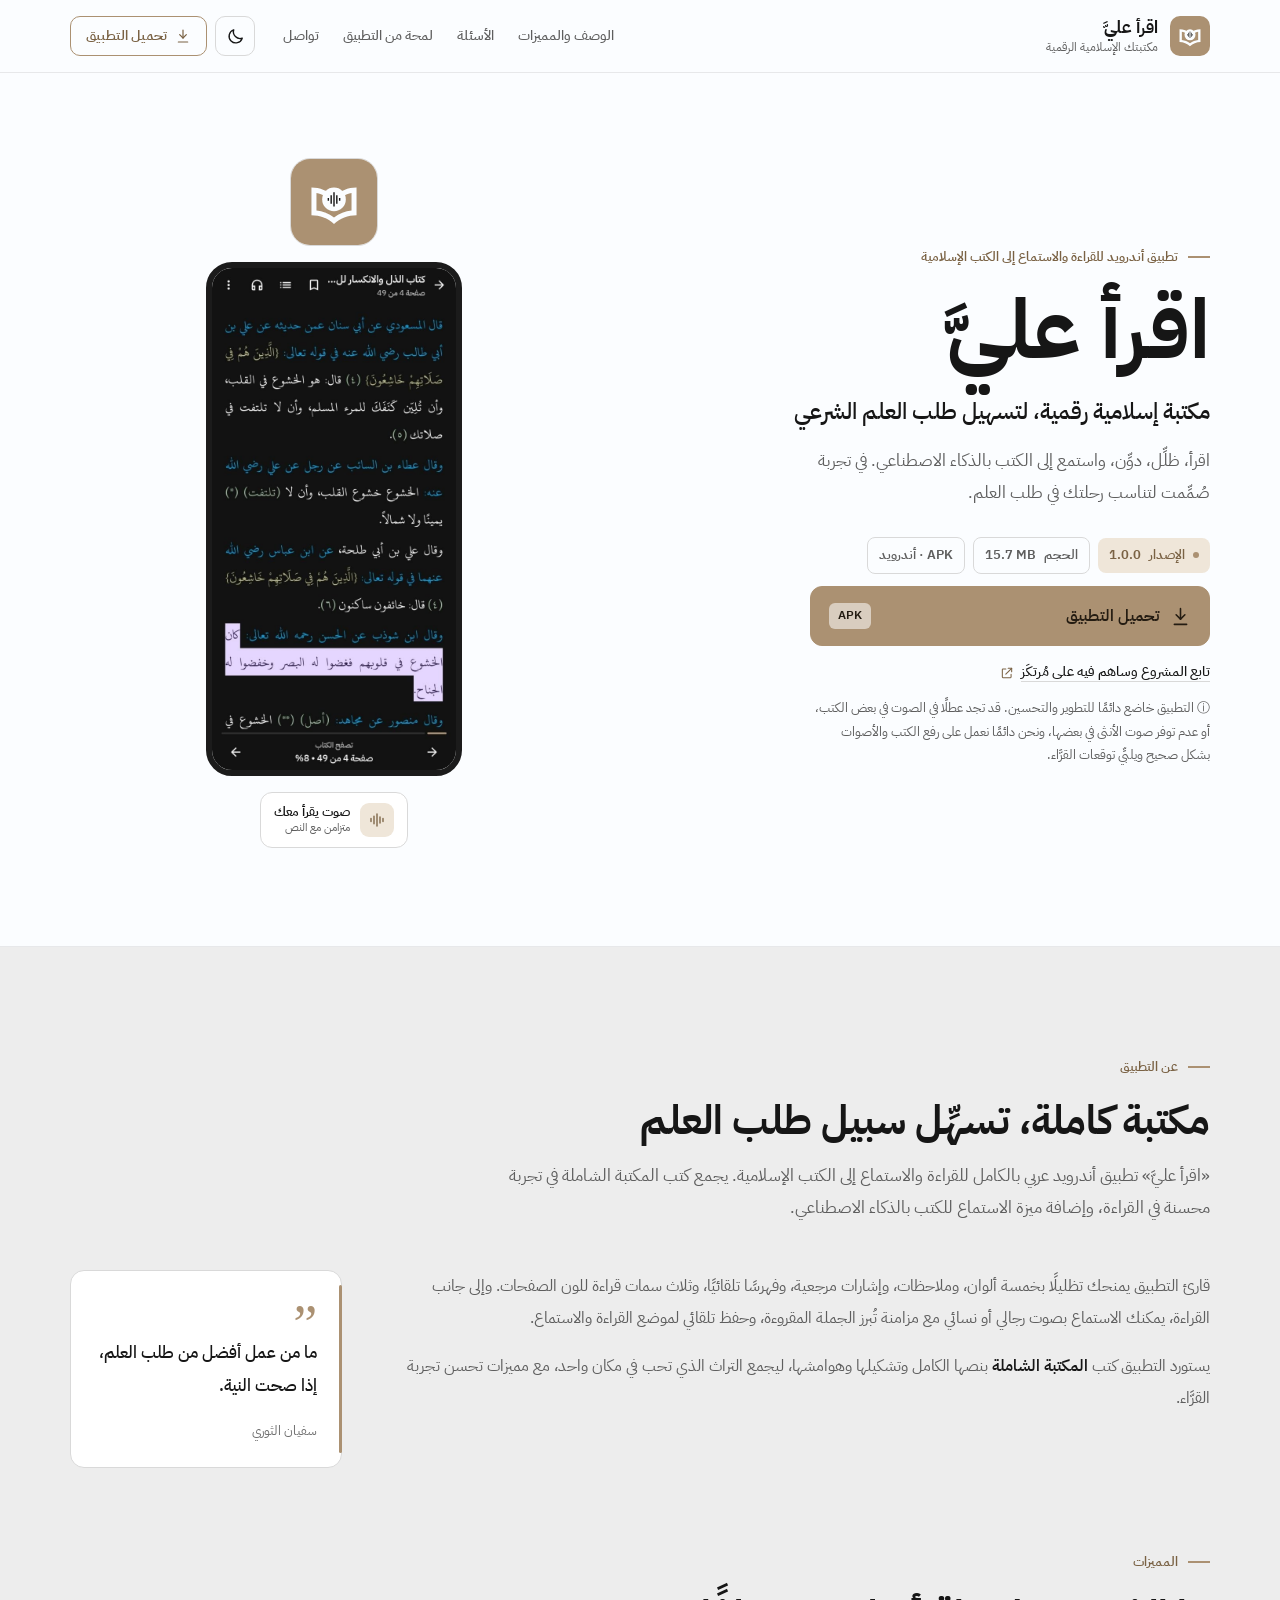
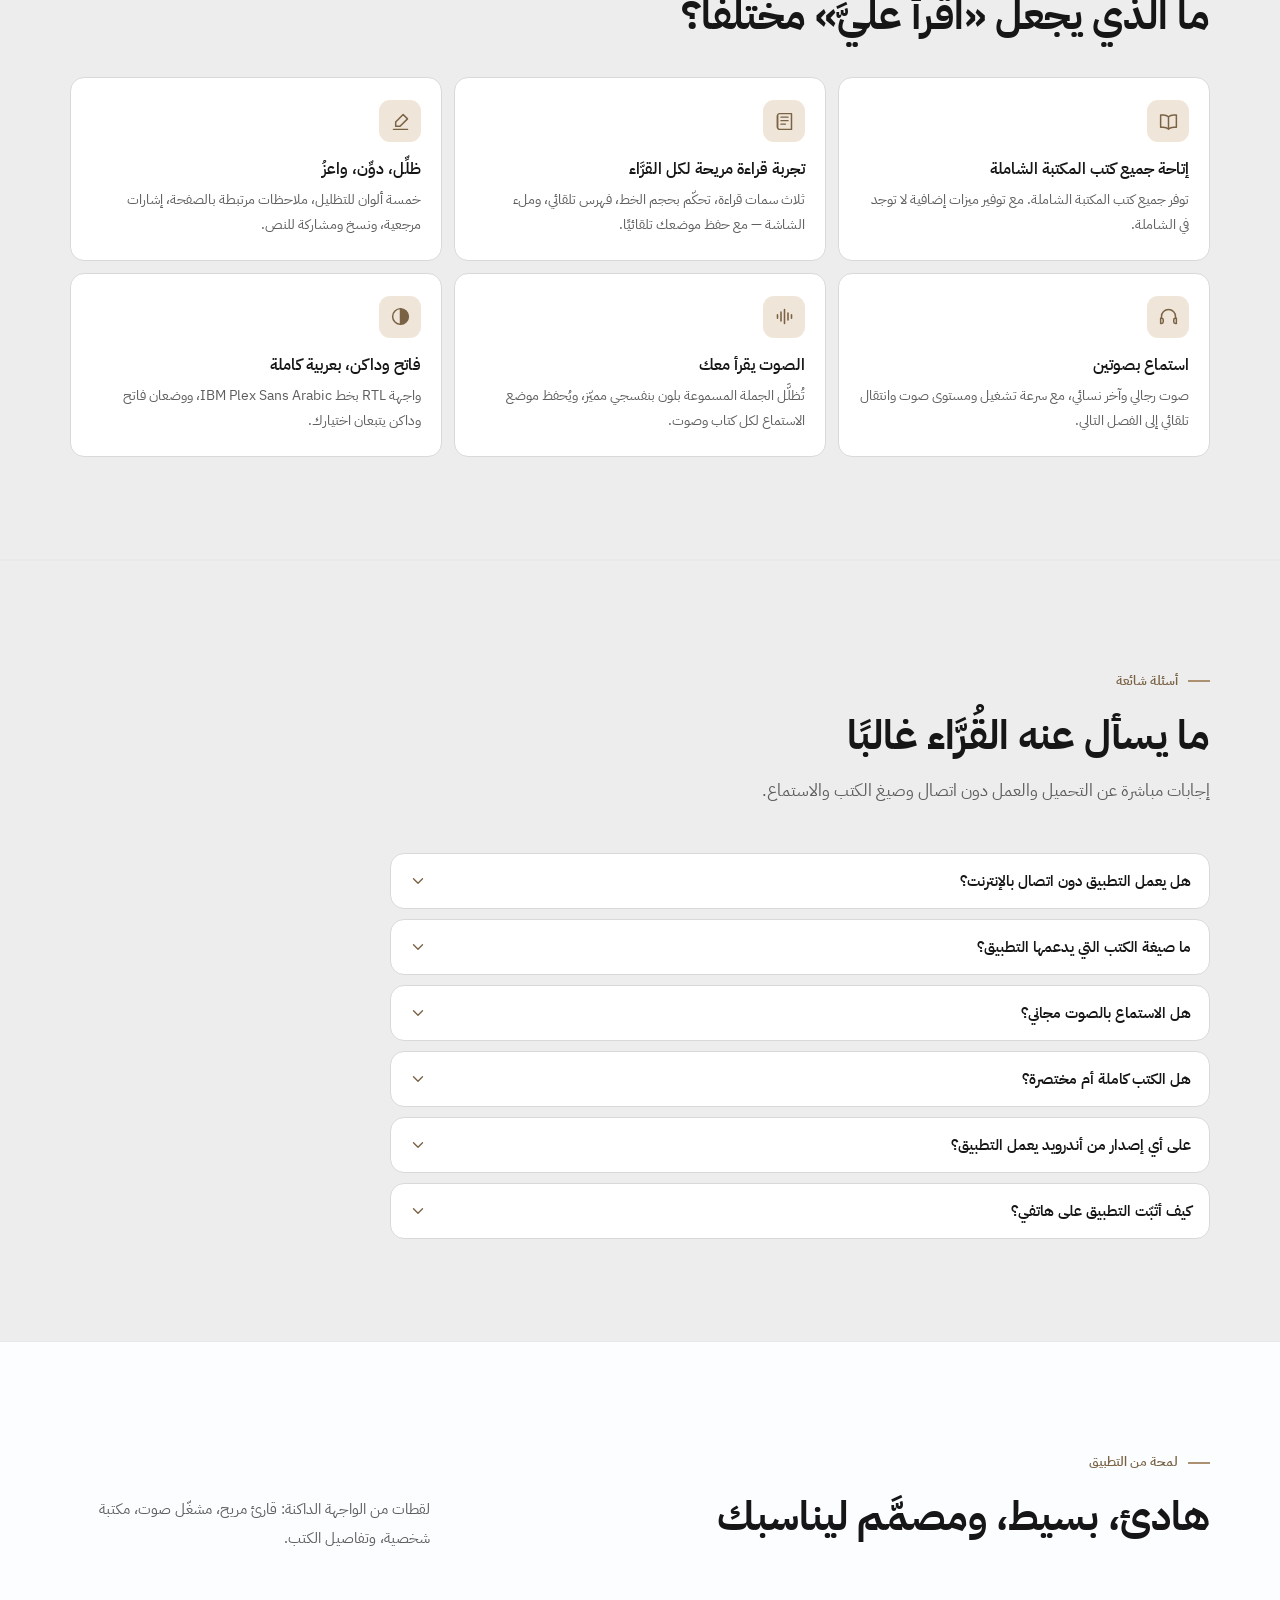
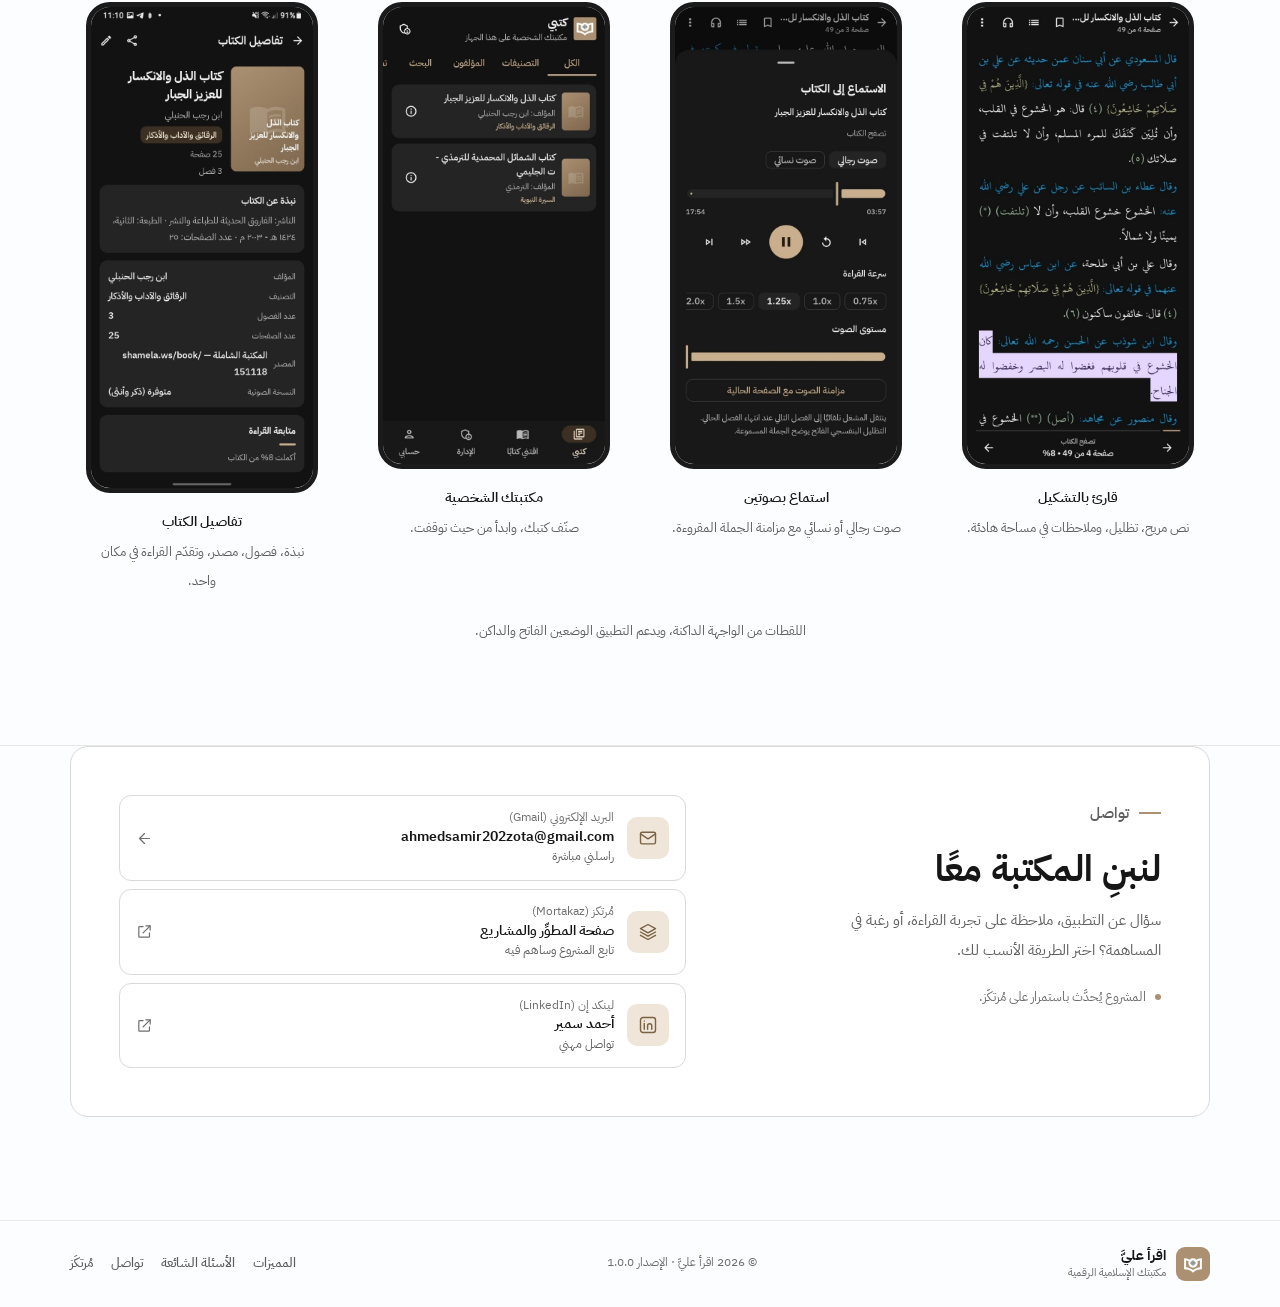
==== index.html @ 31a7e6d9 "إضافة قسم الأسئلة الشائعة مع بيانات FAQPage المنظّمة" ====
<!doctype html>
<html lang="ar" dir="rtl" data-theme="light">
<head>
  <meta charset="utf-8">
  <meta name="viewport" content="width=device-width, initial-scale=1">

  <title>اقرأ عليَّ | المكتبة الإسلامية الرقمية</title>
  <meta name="description" content="اقرأ عليَّ تطبيق أندرويد عربي للقراءة والاستماع إلى الكتب الإسلامية: مكتبة عامة وشخصية، قارئ مريح، تظليل وملاحظات، وصوت رجالي ونسائي مع مزامنة النص. الإصدار 1.0.0.">
  <meta name="robots" content="index, follow, max-image-preview:large">
  <link rel="canonical" href="https://iqra-aly.asm-mdd.workers.dev/">
  <meta name="google-site-verification" content="RjCvOKOdCqVKqcRCB-uAg53ATbM7XpCvHMtxi2iY5dQ">
  <meta name="author" content="اقرأ عليَّ">
  <meta name="theme-color" content="#FBFDFF">
  <meta name="color-scheme" content="light dark">

  <link rel="icon" href="assets/img/logo.svg" type="image/svg+xml">
  <link rel="apple-touch-icon" href="assets/img/logo.png">
  <link rel="manifest" href="site.webmanifest">

  <!-- Open Graph — استبدل https://iqra-aly.asm-mdd.workers.dev بدومين الموقع النهائي -->
  <meta property="og:type" content="website">
  <meta property="og:locale" content="ar_AR">
  <meta property="og:site_name" content="اقرأ عليَّ">
  <meta property="og:url" content="https://iqra-aly.asm-mdd.workers.dev/">
  <meta property="og:title" content="اقرأ عليَّ | المكتبة الإسلامية الرقمية">
  <meta property="og:description" content="مكتبة إسلامية رقمية لتسهيل طلب العلم الشرعي: اقرأ، ظلِّل، دوِّن، واستمع إلى كتب المكتبة الشاملة بالذكاء الاصطناعي. الإصدار 1.0.0.">
  <meta property="og:image" content="https://iqra-aly.asm-mdd.workers.dev/assets/img/og-cover.png">
  <meta property="og:image:type" content="image/png">
  <meta property="og:image:width" content="1200">
  <meta property="og:image:height" content="630">
  <meta property="og:image:alt" content="اقرأ عليَّ — مكتبة إسلامية رقمية للقراءة والاستماع إلى الكتب">
  <meta name="twitter:card" content="summary_large_image">
  <meta name="twitter:title" content="اقرأ عليَّ | المكتبة الإسلامية الرقمية">
  <meta name="twitter:description" content="تطبيق أندرويد عربي للقراءة والاستماع إلى الكتب الإسلامية. الإصدار 1.0.0.">
  <meta name="twitter:image" content="https://iqra-aly.asm-mdd.workers.dev/assets/img/og-cover.png">
  <meta name="twitter:image:alt" content="اقرأ عليَّ — مكتبة إسلامية رقمية للقراءة والاستماع إلى الكتب">

  <script>
    /* ضبط السمة قبل الرسم لمنع وميض الوضع الفاتح. */
    (function () {
      var root = document.documentElement;
      root.classList.add('js');
      try {
        var saved = localStorage.getItem('iqraaly-theme');
        var theme = saved || (window.matchMedia && window.matchMedia('(prefers-color-scheme: dark)').matches ? 'dark' : 'light');
        root.setAttribute('data-theme', theme);
        root.style.colorScheme = theme;
      } catch (e) { /* تجاهل */ }
    })();
  </script>

  <link rel="preload" href="assets/fonts/ibm-plex-sans-arabic-400-arabic.woff2" as="font" type="font/woff2" crossorigin>
  <link rel="preload" href="assets/fonts/ibm-plex-sans-arabic-700-arabic.woff2" as="font" type="font/woff2" crossorigin>

  <link rel="stylesheet" href="assets/css/styles.css">

  <script type="application/ld+json">
  {
    "@context": "https://schema.org",
    "@type": "MobileApplication",
    "name": "اقرأ عليَّ",
    "alternateName": "Iqraaly",
    "description": "تطبيق أندرويد عربي للقراءة والاستماع إلى الكتب الإسلامية: مكتبة عامة وشخصية، قارئ مريح، تظليل وملاحظات، وصوت رجالي ونسائي مع مزامنة النص.",
    "url": "https://iqra-aly.asm-mdd.workers.dev/",
    "downloadUrl": "https://iqra-aly.asm-mdd.workers.dev/downloads/iqraaly-1.0.0.apk",
    "softwareVersion": "1.0.0",
    "fileSize": "15.7 MB",
    "operatingSystem": "Android 8.0+",
    "applicationCategory": "EducationalApplication",
    "applicationSubCategory": "Islamic books and audiobooks",
    "inLanguage": "ar",
    "isAccessibleForFree": true,
    "offers": {
      "@type": "Offer",
      "price": "0",
      "priceCurrency": "USD"
    },
    "image": "https://iqra-aly.asm-mdd.workers.dev/assets/img/og-cover.png",
    "screenshot": [
      "https://iqra-aly.asm-mdd.workers.dev/assets/img/reader-dark.jpg",
      "https://iqra-aly.asm-mdd.workers.dev/assets/img/audio-dark.jpg",
      "https://iqra-aly.asm-mdd.workers.dev/assets/img/library-list-dark.jpg",
      "https://iqra-aly.asm-mdd.workers.dev/assets/img/details-dark.jpg"
    ],
    "featureList": [
      "قراءة كتب المكتبة الشاملة بالتشكيل والهوامش",
      "الاستماع بصوت رجالي أو نسائي مع مزامنة الجملة المقروءة",
      "تظليل بخمسة ألوان وملاحظات وإشارات مرجعية",
      "وضعان فاتح وداكن بواجهة عربية كاملة"
    ],
    "publisher": {
      "@type": "Organization",
      "name": "اقرأ عليَّ",
      "url": "https://iqra-aly.asm-mdd.workers.dev/",
      "sameAs": [
        "https://www.mortakaz.com/projects/6af4cbbdf67f21ddeceb5f0e",
        "https://www.linkedin.com/in/ahmed-samir-mdd"
      ]
    }
  }
  </script>

  <script type="application/ld+json">
  {
    "@context": "https://schema.org",
    "@type": "FAQPage",
    "inLanguage": "ar",
    "mainEntity": [
      {
        "@type": "Question",
        "name": "هل يعمل التطبيق دون اتصال بالإنترنت؟",
        "acceptedAnswer": {
          "@type": "Answer",
          "text": "نعم، جزئيًا: الكتب التي حمّلتها تُقرأ دون اتصال، ويمكنك تحميل الصوت داخل التطبيق للاستماع إليه دون اتصال. أما تحميل كتاب جديد أو صوت جديد فيحتاج إلى اتصال بالإنترنت."
        }
      },
      {
        "@type": "Question",
        "name": "ما صيغة الكتب التي يدعمها التطبيق؟",
        "acceptedAnswer": {
          "@type": "Answer",
          "text": "يدعم التطبيق حاليًا كتب المكتبة الشاملة بنصها الكامل وتشكيلها وهوامشها، ولا يدعم صيغًا أخرى مثل PDF في الوقت الحالي."
        }
      },
      {
        "@type": "Question",
        "name": "هل الاستماع بالصوت مجاني؟",
        "acceptedAnswer": {
          "@type": "Answer",
          "text": "نعم، الاستماع مجاني بالكامل، بصوت رجالي أو نسائي، دون اشتراك أو دفع."
        }
      },
      {
        "@type": "Question",
        "name": "هل الكتب كاملة أم مختصرة؟",
        "acceptedAnswer": {
          "@type": "Answer",
          "text": "النص كامل كما في المكتبة الشاملة، مع التشكيل والهوامش، دون اختصار."
        }
      },
      {
        "@type": "Question",
        "name": "على أي إصدار من أندرويد يعمل التطبيق؟",
        "acceptedAnswer": {
          "@type": "Answer",
          "text": "يعمل على أندرويد 8.0 وما فوق."
        }
      },
      {
        "@type": "Question",
        "name": "كيف أثبّت التطبيق على هاتفي؟",
        "acceptedAnswer": {
          "@type": "Answer",
          "text": "نزّل ملف APK من أعلى الصفحة، ثم افتحه واسمح بتثبيت التطبيقات من هذا المصدر إن طلب منك النظام ذلك."
        }
      }
    ]
  }
  </script>
</head>
<body>
  <a class="skip-link" href="#main">تجاوز إلى المحتوى</a>

  <header class="site-header" id="siteHeader">
    <div class="container header-inner">
      <a class="brand" href="#top" aria-label="اقرأ عليَّ — أعلى الصفحة">
        <img class="brand-logo" src="assets/img/logo.svg" alt="" width="44" height="44">
        <span class="brand-copy">
          <span class="brand-name">اقرأ عليَّ</span>
          <span class="brand-tag">مكتبتك الإسلامية الرقمية</span>
        </span>
      </a>

      <nav class="site-nav" aria-label="التنقل الرئيسي">
        <a href="#about">الوصف والمميزات</a>
        <a href="#faq">الأسئلة</a>
        <a href="#preview">لمحة من التطبيق</a>
        <a href="#contact">تواصل</a>
      </nav>

      <div class="header-actions">
        <button class="theme-toggle" type="button" aria-label="التبديل إلى الوضع الداكن" aria-pressed="false" title="تبديل الوضع الفاتح والداكن">
          <svg class="icon icon-moon" viewBox="0 0 24 24" fill="none" stroke="currentColor" stroke-width="1.7" stroke-linecap="round" stroke-linejoin="round" aria-hidden="true">
            <path d="M20.5 14.2A8.5 8.5 0 0 1 9.8 3.5 8.5 8.5 0 1 0 20.5 14.2Z"/>
          </svg>
          <svg class="icon icon-sun" viewBox="0 0 24 24" fill="none" stroke="currentColor" stroke-width="1.7" stroke-linecap="round" stroke-linejoin="round" aria-hidden="true">
            <circle cx="12" cy="12" r="4"/>
            <path d="M12 2v2M12 20v2M4.93 4.93l1.42 1.42M17.65 17.65l1.42 1.42M2 12h2M20 12h2M4.93 19.07l1.42-1.42M17.65 6.35l1.42-1.42"/>
          </svg>
        </button>

        <a class="header-cta" href="#download">
          <svg viewBox="0 0 24 24" fill="none" stroke="currentColor" stroke-width="1.8" stroke-linecap="round" stroke-linejoin="round" aria-hidden="true">
            <path d="M12 3v12"/><path d="m7 10 5 5 5-5"/><path d="M5 21h14"/>
          </svg>
          <span>تحميل التطبيق</span>
        </a>
      </div>
    </div>
  </header>

  <main id="main">
    <!-- ===== القسم الأساسي ===== -->
    <section class="hero" id="top">
      <div class="container hero-grid">
        <div class="hero-copy">
          <p class="eyebrow" style="--d:0ms">تطبيق أندرويد للقراءة والاستماع إلى الكتب الإسلامية</p>
          <h1 style="--d:70ms">اقرأ عليَّ</h1>
          <p class="hero-tagline" style="--d:130ms">مكتبة إسلامية رقمية، لتسهيل طلب العلم الشرعي</p>
          <p class="hero-desc" style="--d:190ms">
            اقرأ، ظلِّل، دوِّن، واستمع إلى الكتب بالذكاء الاصطناعي. في تجربة صُمِّمت لتناسب رحلتك في طلب العلم.
          </p>

          <div class="download-box" id="download" style="--d:250ms">
            <div class="version-row">
              <span class="version-pill">
                <span class="status-dot" aria-hidden="true"></span>
                الإصدار <bdi data-version>1.0.0</bdi>
              </span>
              <span class="meta-pill">الحجم <bdi data-apk-size>15.7 MB</bdi></span>
              <span class="meta-pill">APK · أندرويد</span>
            </div>

            <button class="btn-download" id="downloadBtn" type="button" aria-describedby="downloadNote">
              <svg viewBox="0 0 24 24" fill="none" stroke="currentColor" stroke-width="1.8" stroke-linecap="round" stroke-linejoin="round" aria-hidden="true">
                <path d="M12 3v12"/><path d="m7 10 5 5 5-5"/><path d="M5 21h14"/>
              </svg>
              <span class="btn-label">تحميل التطبيق</span>
              <span class="btn-badge">APK</span>
            </button>

            <a class="mortakaz-link" href="https://www.mortakaz.com/projects/6af4cbbdf67f21ddeceb5f0e" target="_blank" rel="noopener noreferrer">
              <span>تابع المشروع وساهم فيه على مُرتكَز<span class="sr-only"> (يفتح في نافذة جديدة)</span></span>
              <svg viewBox="0 0 24 24" fill="none" stroke="currentColor" stroke-width="1.8" stroke-linecap="round" stroke-linejoin="round" aria-hidden="true">
                <path d="M14 4h6v6"/><path d="M20 4 10 14"/><path d="M19 14v5a1 1 0 0 1-1 1H5a1 1 0 0 1-1-1V6a1 1 0 0 1 1-1h5"/>
              </svg>
            </a>

            <p class="download-note" id="downloadNote">ⓘ التطبيق خاضع دائمًا للتطوير والتحسين. قد تجد عطلًا في الصوت في بعض الكتب، أو عدم توفر صوت الأنثى في بعضها، ونحن دائمًا نعمل على رفع الكتب والأصوات بشكل صحيح ويلبِّي توقعات القرَّاء.</p>
          </div>
        </div>

        <div class="hero-visual" style="--d:180ms">
          <div class="phone phone-hero">
            <img src="assets/img/reader-dark.jpg" alt="لقطة من قارئ اقرأ عليَّ تعرض نصًا عربيًا مع تظليل الجملة المسموعة" width="628" height="1183" fetchpriority="high">
          </div>
          <div class="logo-card">
            <img src="assets/img/logo.svg" alt="شعار تطبيق اقرأ عليَّ" width="180" height="180">
          </div>
          <div class="float-chip">
            <span class="chip-icon" aria-hidden="true">
              <svg viewBox="0 0 24 24" fill="none" stroke="currentColor" stroke-width="1.8" stroke-linecap="round" aria-hidden="true">
                <path d="M4 10v4M8 7v10M12 4v16M16 8v8M20 10v4"/>
              </svg>
            </span>
            <span class="chip-copy">
              <strong>صوت يقرأ معك</strong>
              <small>متزامن مع النص</small>
            </span>
          </div>
        </div>
      </div>
    </section>

    <!-- ===== الوصف والمميزات ===== -->
    <section class="section about" id="about">
      <div class="container">
        <div class="section-head" data-reveal>
          <p class="eyebrow">عن التطبيق</p>
          <h2>مكتبة كاملة، تسهِّل سبيل طلب العلم</h2>
          <p class="section-lead">
            «اقرأ عليَّ» تطبيق أندرويد عربي بالكامل للقراءة والاستماع إلى الكتب الإسلامية.
            يجمع كتب المكتبة الشاملة في تجربة محسنة في القراءة، وإضافة ميزة الاستماع للكتب بالذكاء الاصطناعي.
          </p>
        </div>

        <div class="about-grid">
          <div class="about-copy" data-reveal>
            <p>
              قارئ التطبيق يمنحك تظليلًا بخمسة ألوان، وملاحظات، وإشارات مرجعية،
              وفهرسًا تلقائيًا، وثلاث سمات قراءة للون الصفحات. وإلى جانب القراءة، يمكنك الاستماع
              بصوت رجالي أو نسائي مع مزامنة تُبرز الجملة المقروءة، وحفظ تلقائي
              لموضع القراءة والاستماع.
            </p>
            <p>
              يستورد التطبيق كتب <strong>المكتبة الشاملة</strong> بنصها الكامل
              وتشكيلها وهوامشها، ليجمع التراث الذي تحب في مكان واحد، مع مميزات تحسن تجربة القرَّاء.
            </p>
          </div>

          <aside class="quote-card" data-reveal style="--d:100ms">
            <span class="quote-mark" aria-hidden="true">”</span>
            <blockquote>ما من عمل أفضل من طلب العلم، إذا صحت النية.</blockquote>
            <span class="quote-source">سفيان الثوري</span>
          </aside>
        </div>

        <div class="features-head" data-reveal>
          <p class="eyebrow">المميزات</p>
          <h2>ما الذي يجعل «اقرأ عليَّ» مختلفًا؟</h2>
        </div>

        <div class="features-grid">
          <article class="feature-card" data-reveal>
            <span class="feature-icon" aria-hidden="true">
              <svg viewBox="0 0 24 24" fill="none" stroke="currentColor" stroke-width="1.7" stroke-linecap="round" stroke-linejoin="round">
                <path d="M12 6.5C10.5 5.2 8.5 4.5 6 4.5H3v14h3c2.5 0 4.5.7 6 2 1.5-1.3 3.5-2 6-2h3v-14h-3c-2.5 0-4.5.7-6 2Z"/>
                <path d="M12 6.5v14"/>
              </svg>
            </span>
            <h3>إتاحة جميع كتب المكتبة الشاملة</h3>
            <p>توفر جميع كتب المكتبة الشاملة. مع توفير ميزات إضافية لا توجد في الشاملة.</p>
          </article>

          <article class="feature-card" data-reveal style="--d:60ms">
            <span class="feature-icon" aria-hidden="true">
              <svg viewBox="0 0 24 24" fill="none" stroke="currentColor" stroke-width="1.7" stroke-linecap="round" stroke-linejoin="round">
                <path d="M4 5.5A2.5 2.5 0 0 1 6.5 3H20v18H6.5A2.5 2.5 0 0 1 4 18.5z"/>
                <path d="M4 5.5v13"/><path d="M8 7h8M8 11h8M8 15h5"/>
              </svg>
            </span>
            <h3>تجربة قراءة مريحة لكل القرَّاء</h3>
            <p>ثلاث سمات قراءة، تحكّم بحجم الخط، فهرس تلقائي، وملء الشاشة — مع حفظ موضعك تلقائيًا.</p>
          </article>

          <article class="feature-card" data-reveal style="--d:120ms">
            <span class="feature-icon" aria-hidden="true">
              <svg viewBox="0 0 24 24" fill="none" stroke="currentColor" stroke-width="1.7" stroke-linecap="round" stroke-linejoin="round">
                <path d="m15 4 5 5-8.5 8.5H6.5V12.5z"/>
                <path d="M4 21h16"/>
              </svg>
            </span>
            <h3>ظلِّل، دوِّن، واعزُ</h3>
            <p>خمسة ألوان للتظليل، ملاحظات مرتبطة بالصفحة، إشارات مرجعية، ونسخ ومشاركة للنص.</p>
          </article>

          <article class="feature-card" data-reveal style="--d:180ms">
            <span class="feature-icon" aria-hidden="true">
              <svg viewBox="0 0 24 24" fill="none" stroke="currentColor" stroke-width="1.7" stroke-linecap="round" stroke-linejoin="round">
                <path d="M4 14v-2a8 8 0 0 1 16 0v2"/>
                <path d="M4 14a2 2 0 0 1 2 2v2a2 2 0 0 1-2 2H3v-6z"/>
                <path d="M20 14a2 2 0 0 0-2 2v2a2 2 0 0 0 2 2h1v-6z"/>
              </svg>
            </span>
            <h3>استماع بصوتين</h3>
            <p>صوت رجالي وآخر نسائي، مع سرعة تشغيل ومستوى صوت وانتقال تلقائي إلى الفصل التالي.</p>
          </article>

          <article class="feature-card" data-reveal>
            <span class="feature-icon" aria-hidden="true">
              <svg viewBox="0 0 24 24" fill="none" stroke="currentColor" stroke-width="1.8" stroke-linecap="round" stroke-linejoin="round">
                <path d="M4 10v4M8 7v10M12 4v16M16 8v8M20 10v4"/>
              </svg>
            </span>
            <h3>الصوت يقرأ معك</h3>
            <p>تُظلَّل الجملة المسموعة بلون بنفسجي مميّز، ويُحفظ موضع الاستماع لكل كتاب وصوت.</p>
          </article>

          <article class="feature-card" data-reveal style="--d:120ms">
            <span class="feature-icon" aria-hidden="true">
              <svg viewBox="0 0 24 24" fill="none" stroke="currentColor" stroke-width="1.7" stroke-linecap="round" stroke-linejoin="round">
                <circle cx="12" cy="12" r="9"/>
                <path d="M12 3v18"/>
                <path d="M12 3a9 9 0 0 1 0 18z" fill="currentColor" stroke="none"/>
              </svg>
            </span>
            <h3>فاتح وداكن، بعربية كاملة</h3>
            <p>واجهة RTL بخط IBM Plex Sans Arabic، ووضعان فاتح وداكن يتبعان اختيارك.</p>
          </article>

        </div>
      </div>
    </section>

    <!-- ===== الأسئلة الشائعة ===== -->
    <section class="section faq" id="faq">
      <div class="container">
        <div class="section-head" data-reveal>
          <p class="eyebrow">أسئلة شائعة</p>
          <h2>ما يسأل عنه القُرَّاء غالبًا</h2>
          <p class="section-lead">
            إجابات مباشرة عن التحميل والعمل دون اتصال وصيغ الكتب والاستماع.
          </p>
        </div>

        <div class="faq-list">
          <details class="faq-item" data-reveal>
            <summary>
              <span>هل يعمل التطبيق دون اتصال بالإنترنت؟</span>
              <svg class="faq-chevron" viewBox="0 0 24 24" fill="none" stroke="currentColor" stroke-width="1.8" stroke-linecap="round" stroke-linejoin="round" aria-hidden="true">
                <path d="m6 9 6 6 6-6"/>
              </svg>
            </summary>
            <div class="faq-answer">
              <p>
                نعم، جزئيًا: الكتب التي حمّلتها تُقرأ دون اتصال، ويمكنك تحميل الصوت
                داخل التطبيق للاستماع إليه دون اتصال. أما تحميل كتاب جديد أو صوت جديد
                فيحتاج إلى اتصال بالإنترنت.
              </p>
            </div>
          </details>

          <details class="faq-item" data-reveal style="--d:60ms">
            <summary>
              <span>ما صيغة الكتب التي يدعمها التطبيق؟</span>
              <svg class="faq-chevron" viewBox="0 0 24 24" fill="none" stroke="currentColor" stroke-width="1.8" stroke-linecap="round" stroke-linejoin="round" aria-hidden="true">
                <path d="m6 9 6 6 6-6"/>
              </svg>
            </summary>
            <div class="faq-answer">
              <p>
                يدعم التطبيق حاليًا كتب المكتبة الشاملة بنصها الكامل وتشكيلها وهوامشها،
                ولا يدعم صيغًا أخرى مثل PDF في الوقت الحالي.
              </p>
            </div>
          </details>

          <details class="faq-item" data-reveal style="--d:120ms">
            <summary>
              <span>هل الاستماع بالصوت مجاني؟</span>
              <svg class="faq-chevron" viewBox="0 0 24 24" fill="none" stroke="currentColor" stroke-width="1.8" stroke-linecap="round" stroke-linejoin="round" aria-hidden="true">
                <path d="m6 9 6 6 6-6"/>
              </svg>
            </summary>
            <div class="faq-answer">
              <p>
                نعم، الاستماع مجاني بالكامل، بصوت رجالي أو نسائي، دون اشتراك أو دفع.
              </p>
            </div>
          </details>

          <details class="faq-item" data-reveal style="--d:180ms">
            <summary>
              <span>هل الكتب كاملة أم مختصرة؟</span>
              <svg class="faq-chevron" viewBox="0 0 24 24" fill="none" stroke="currentColor" stroke-width="1.8" stroke-linecap="round" stroke-linejoin="round" aria-hidden="true">
                <path d="m6 9 6 6 6-6"/>
              </svg>
            </summary>
            <div class="faq-answer">
              <p>
                النص كامل كما في المكتبة الشاملة، مع التشكيل والهوامش، دون اختصار.
              </p>
            </div>
          </details>

          <details class="faq-item" data-reveal style="--d:240ms">
            <summary>
              <span>على أي إصدار من أندرويد يعمل التطبيق؟</span>
              <svg class="faq-chevron" viewBox="0 0 24 24" fill="none" stroke="currentColor" stroke-width="1.8" stroke-linecap="round" stroke-linejoin="round" aria-hidden="true">
                <path d="m6 9 6 6 6-6"/>
              </svg>
            </summary>
            <div class="faq-answer">
              <p>
                يعمل على أندرويد <bdi data-min-android>8.0</bdi> وما فوق.
              </p>
            </div>
          </details>

          <details class="faq-item" data-reveal style="--d:300ms">
            <summary>
              <span>كيف أثبّت التطبيق على هاتفي؟</span>
              <svg class="faq-chevron" viewBox="0 0 24 24" fill="none" stroke="currentColor" stroke-width="1.8" stroke-linecap="round" stroke-linejoin="round" aria-hidden="true">
                <path d="m6 9 6 6 6-6"/>
              </svg>
            </summary>
            <div class="faq-answer">
              <p>
                نزّل ملف APK من أعلى الصفحة، ثم افتحه واسمح بتثبيت التطبيقات من هذا
                المصدر إن طلب منك النظام ذلك.
              </p>
            </div>
          </details>
        </div>
      </div>
    </section>

    <!-- ===== لمحة من التطبيق ===== -->
    <section class="section preview" id="preview">
      <div class="container">
        <div class="section-head split" data-reveal>
          <div>
            <p class="eyebrow">لمحة من التطبيق</p>
            <h2>هادئ، بسيط، ومصمَّم ليناسبك</h2>
          </div>
          <p class="section-lead">
            لقطات من الواجهة الداكنة: قارئ مريح، مشغّل صوت، مكتبة شخصية،
            وتفاصيل الكتب.
          </p>
        </div>

        <div class="screens" role="region" aria-label="لقطات من التطبيق — يمكن التمرير أفقيًا" tabindex="0">
          <figure class="screen" data-reveal>
            <div class="phone">
              <img src="assets/img/reader-dark.jpg" alt="واجهة القارئ في تطبيق اقرأ عليَّ" width="628" height="1183" loading="lazy">
            </div>
            <figcaption>
              <strong>قارئ بالتشكيل</strong>
              <span>نص مريح، تظليل، وملاحظات في مساحة هادئة.</span>
            </figcaption>
          </figure>

          <figure class="screen" data-reveal style="--d:80ms">
            <div class="phone">
              <img src="assets/img/audio-dark.jpg" alt="واجهة الاستماع إلى الكتاب في تطبيق اقرأ عليَّ" width="628" height="1183" loading="lazy">
            </div>
            <figcaption>
              <strong>استماع بصوتين</strong>
              <span>صوت رجالي أو نسائي مع مزامنة الجملة المقروءة.</span>
            </figcaption>
          </figure>

          <figure class="screen" data-reveal style="--d:160ms">
            <div class="phone">
              <img src="assets/img/library-list-dark.jpg" alt="واجهة المكتبة الشخصية في تطبيق اقرأ عليَّ" width="628" height="1183" loading="lazy">
            </div>
            <figcaption>
              <strong>مكتبتك الشخصية</strong>
              <span>صنّف كتبك، وابدأ من حيث توقفت.</span>
            </figcaption>
          </figure>

          <figure class="screen" data-reveal style="--d:240ms">
            <div class="phone">
              <img src="assets/img/details-dark.jpg" alt="واجهة تفاصيل الكتاب في تطبيق اقرأ عليَّ" width="628" height="1183" loading="lazy">
            </div>
            <figcaption>
              <strong>تفاصيل الكتاب</strong>
              <span>نبذة، فصول، مصدر، وتقدّم القراءة في مكان واحد.</span>
            </figcaption>
          </figure>
        </div>

        <p class="preview-note" data-reveal>اللقطات من الواجهة الداكنة، ويدعم التطبيق الوضعين الفاتح والداكن.</p>
      </div>
    </section>

    <!-- ===== التواصل ===== -->
    <section class="section contact" id="contact">
      <div class="container">
        <div class="contact-panel" data-reveal>
          <div class="contact-intro">
            <p class="eyebrow">تواصل</p>
            <h2>لنبنِ المكتبة معًا</h2>
            <p>
              سؤال عن التطبيق، ملاحظة على تجربة القراءة، أو رغبة في المساهمة؟
              اختر الطريقة الأنسب لك.
            </p>
            <p class="contact-note">
              <span class="status-dot" aria-hidden="true"></span>
              المشروع يُحدَّث باستمرار على مُرتكَز.
            </p>
          </div>

          <div class="contact-links">
            <a class="contact-card" href="mailto:ahmedsamir202zota@gmail.com">
              <span class="contact-icon" aria-hidden="true">
                <svg viewBox="0 0 24 24" fill="none" stroke="currentColor" stroke-width="1.7" stroke-linecap="round" stroke-linejoin="round">
                  <rect x="3" y="5" width="18" height="14" rx="2"/>
                  <path d="m3 7 9 6 9-6"/>
                </svg>
              </span>
              <span class="contact-body">
                <span class="contact-label">البريد الإلكتروني (Gmail)</span>
                <span class="contact-value" dir="ltr">ahmedsamir202zota@gmail.com</span>
                <span class="contact-sub">راسلني مباشرة</span>
              </span>
              <svg class="contact-arrow" viewBox="0 0 24 24" fill="none" stroke="currentColor" stroke-width="1.7" stroke-linecap="round" stroke-linejoin="round" aria-hidden="true">
                <path d="M19 12H5"/><path d="m12 19-7-7 7-7"/>
              </svg>
            </a>

            <a class="contact-card" href="https://www.mortakaz.com/users/6af227ad4dae0e6b0224735f?tab=projects" target="_blank" rel="noopener noreferrer">
              <span class="contact-icon" aria-hidden="true">
                <svg viewBox="0 0 24 24" fill="none" stroke="currentColor" stroke-width="1.7" stroke-linecap="round" stroke-linejoin="round">
                  <path d="m12 3 9 5-9 5-9-5z"/>
                  <path d="m3 12 9 5 9-5"/>
                  <path d="m3 16 9 5 9-5"/>
                </svg>
              </span>
              <span class="contact-body">
                <span class="contact-label">مُرتكز (Mortakaz)</span>
                <span class="contact-value">صفحة المطوِّر والمشاريع</span>
                <span class="contact-sub">تابع المشروع وساهم فيه</span>
              </span>
              <svg class="contact-arrow" viewBox="0 0 24 24" fill="none" stroke="currentColor" stroke-width="1.7" stroke-linecap="round" stroke-linejoin="round" aria-hidden="true">
                <path d="M14 4h6v6"/><path d="M20 4 10 14"/><path d="M19 14v5a1 1 0 0 1-1 1H5a1 1 0 0 1-1-1V6a1 1 0 0 1 1-1h5"/>
              </svg>
              <span class="sr-only"> (يفتح في نافذة جديدة)</span>
            </a>

            <a class="contact-card" href="https://www.linkedin.com/in/ahmed-samir-mdd" target="_blank" rel="noopener noreferrer">
              <span class="contact-icon" aria-hidden="true">
                <svg viewBox="0 0 24 24" fill="none" stroke="currentColor" stroke-width="1.7" stroke-linecap="round" stroke-linejoin="round">
                  <rect x="3" y="3" width="18" height="18" rx="3"/>
                  <path d="M7.5 10v7M7.5 7.2v.1"/>
                  <path d="M11.5 17v-4a2.5 2.5 0 0 1 5 0v4"/>
                </svg>
              </span>
              <span class="contact-body">
                <span class="contact-label">لينكد إن (LinkedIn)</span>
                <span class="contact-value">أحمد سمير</span>
                <span class="contact-sub">تواصل مهني</span>
              </span>
              <svg class="contact-arrow" viewBox="0 0 24 24" fill="none" stroke="currentColor" stroke-width="1.7" stroke-linecap="round" stroke-linejoin="round" aria-hidden="true">
                <path d="M14 4h6v6"/><path d="M20 4 10 14"/><path d="M19 14v5a1 1 0 0 1-1 1H5a1 1 0 0 1-1-1V6a1 1 0 0 1 1-1h5"/>
              </svg>
              <span class="sr-only"> (يفتح في نافذة جديدة)</span>
            </a>
          </div>
        </div>
      </div>
    </section>
  </main>

  <footer class="site-footer">
    <div class="container footer-inner">
      <a class="footer-brand" href="#top" aria-label="اقرأ عليَّ — أعلى الصفحة">
        <img src="assets/img/logo.svg" alt="" width="36" height="36">
        <span>
          <strong>اقرأ عليَّ</strong>
          <small>مكتبتك الإسلامية الرقمية</small>
        </span>
      </a>

      <p class="footer-copy">
        © <bdi data-year>2026</bdi> اقرأ عليَّ · الإصدار <bdi data-version>1.0.0</bdi>
      </p>

      <nav class="footer-links" aria-label="روابط التذييل">
        <a href="#about">المميزات</a>
        <a href="#faq">الأسئلة الشائعة</a>
        <a href="#contact">تواصل</a>
        <a href="https://www.mortakaz.com/projects/6af4cbbdf67f21ddeceb5f0e" target="_blank" rel="noopener noreferrer">مُرتكَز</a>
      </nav>
    </div>
  </footer>

  <div class="toast" id="toast" role="status" aria-live="polite" aria-atomic="true">
    <svg viewBox="0 0 24 24" fill="none" stroke="currentColor" stroke-width="1.8" stroke-linecap="round" stroke-linejoin="round" aria-hidden="true">
      <circle cx="12" cy="12" r="9"/><path d="M12 11v5"/><path d="M12 8v.01"/>
    </svg>
    <span id="toastText"></span>
  </div>

  <script src="assets/js/config.js" defer></script>
  <script src="assets/js/main.js" defer></script>
</body>
</html>
---- assets/css/styles.css ----
/* ============================================================
   اقرأ عليَّ — Landing Page
   أسلوب مسطّح (Flat) مستمد من واجهة التطبيق:
   خطوط رفيعة، أسطح هادئة، بلا توهّج أو تدرّجات ثقيلة.
   الخط: IBM Plex Sans Arabic (مستضاف محليًا)
   الألوان: #AB9172 / #161616 / #FBFDFF / #EDEDED / #D9D9D9
   ============================================================ */

/* ---------- الخطوط ---------- */
@font-face {
  font-family: 'IBM Plex Sans Arabic';
  font-style: normal;
  font-weight: 400;
  font-display: swap;
  src: url('../fonts/ibm-plex-sans-arabic-400-arabic.woff2') format('woff2');
  unicode-range: U+0600-06FF, U+0750-077F, U+08A0-08FF, U+FB50-FDFF, U+FE70-FEFF;
}
@font-face {
  font-family: 'IBM Plex Sans Arabic';
  font-style: normal;
  font-weight: 400;
  font-display: swap;
  src: url('../fonts/ibm-plex-sans-arabic-400-latin.woff2') format('woff2');
  unicode-range: U+0000-00FF, U+2000-206F, U+20AC, U+2122, U+2191, U+2193, U+2212, U+2215, U+FEFF, U+FFFD;
}
@font-face {
  font-family: 'IBM Plex Sans Arabic';
  font-style: normal;
  font-weight: 500;
  font-display: swap;
  src: url('../fonts/ibm-plex-sans-arabic-500-arabic.woff2') format('woff2');
  unicode-range: U+0600-06FF, U+0750-077F, U+08A0-08FF, U+FB50-FDFF, U+FE70-FEFF;
}
@font-face {
  font-family: 'IBM Plex Sans Arabic';
  font-style: normal;
  font-weight: 500;
  font-display: swap;
  src: url('../fonts/ibm-plex-sans-arabic-500-latin.woff2') format('woff2');
  unicode-range: U+0000-00FF, U+2000-206F, U+20AC, U+2122, U+2191, U+2193, U+2212, U+2215, U+FEFF, U+FFFD;
}
@font-face {
  font-family: 'IBM Plex Sans Arabic';
  font-style: normal;
  font-weight: 600;
  font-display: swap;
  src: url('../fonts/ibm-plex-sans-arabic-600-arabic.woff2') format('woff2');
  unicode-range: U+0600-06FF, U+0750-077F, U+08A0-08FF, U+FB50-FDFF, U+FE70-FEFF;
}
@font-face {
  font-family: 'IBM Plex Sans Arabic';
  font-style: normal;
  font-weight: 600;
  font-display: swap;
  src: url('../fonts/ibm-plex-sans-arabic-600-latin.woff2') format('woff2');
  unicode-range: U+0000-00FF, U+2000-206F, U+20AC, U+2122, U+2191, U+2193, U+2212, U+2215, U+FEFF, U+FFFD;
}
@font-face {
  font-family: 'IBM Plex Sans Arabic';
  font-style: normal;
  font-weight: 700;
  font-display: swap;
  src: url('../fonts/ibm-plex-sans-arabic-700-arabic.woff2') format('woff2');
  unicode-range: U+0600-06FF, U+0750-077F, U+08A0-08FF, U+FB50-FDFF, U+FE70-FEFF;
}
@font-face {
  font-family: 'IBM Plex Sans Arabic';
  font-style: normal;
  font-weight: 700;
  font-display: swap;
  src: url('../fonts/ibm-plex-sans-arabic-700-latin.woff2') format('woff2');
  unicode-range: U+0000-00FF, U+2000-206F, U+20AC, U+2122, U+2191, U+2193, U+2212, U+2215, U+FEFF, U+FFFD;
}

/* ---------- المتغيرات (هوية التطبيق) ---------- */
:root {
  --bg: #FBFDFF;
  --bg-soft: #EDEDED;
  --surface: #FFFFFF;
  --surface-2: #F5F6F7;
  --surface-card: #FFFFFF;
  --text: #161616;
  --muted: #5E5E5E;
  --faint: #6E6E6E;
  --line: #D9D9D9;
  --line-soft: #E7E8EA;
  --accent: #AB9172;
  --accent-deep: #7A6244;
  --accent-soft: #EFE6D9;
  --on-accent: #241C12;
  --badge-bg: rgba(255, 255, 255, .55);
  --radius: 16px;
  --container: 1140px;
  --header-h: 72px;
  --ease: cubic-bezier(.22, 1, .36, 1);
}

html[data-theme="dark"] {
  --bg: #121212;
  --bg-soft: #181818;
  --surface: #181818;
  --surface-2: #242424;
  --surface-card: #212121;
  --text: #F3F3F3;
  --muted: #B9B9B9;
  --faint: #A0A0A0;
  --line: #3B3B3B;
  --line-soft: #2A2A2A;
  --accent: #C9AF8D;
  --accent-deep: #DCC5A4;
  --accent-soft: #3B3023;
  --on-accent: #241C12;
  --badge-bg: rgba(0, 0, 0, .12);
}

/* ---------- الأساسيات ---------- */
*,
*::before,
*::after { box-sizing: border-box; }

html {
  scroll-behavior: smooth;
  -webkit-text-size-adjust: 100%;
}

body {
  margin: 0;
  font-family: 'IBM Plex Sans Arabic', 'Segoe UI', Tahoma, Arial, sans-serif;
  font-size: 16px;
  line-height: 1.8;
  color: var(--text);
  background: var(--bg);
  overflow-x: hidden;
  -webkit-font-smoothing: antialiased;
  text-rendering: optimizeLegibility;
  -webkit-tap-highlight-color: transparent;
}

img {
  display: block;
  max-width: 100%;
  height: auto;
}

a {
  color: inherit;
  text-decoration: none;
}

button {
  font: inherit;
  color: inherit;
}

h1, h2, h3, p, figure, blockquote {
  margin-top: 0;
}

::selection {
  background: var(--accent);
  color: var(--on-accent);
}

:focus-visible {
  outline: 2px solid var(--accent-deep);
  outline-offset: 3px;
  border-radius: 4px;
}

.sr-only {
  position: absolute;
  width: 1px;
  height: 1px;
  padding: 0;
  margin: -1px;
  overflow: hidden;
  clip: rect(0, 0, 0, 0);
  white-space: nowrap;
  border: 0;
}

.skip-link {
  position: fixed;
  top: 12px;
  inset-inline-start: 12px;
  z-index: 200;
  padding: 10px 16px;
  border-radius: 8px;
  background: var(--text);
  color: var(--bg);
  font-size: 14px;
  font-weight: 600;
  transform: translateY(-160%);
  transition: transform .2s ease;
}
.skip-link:focus { transform: translateY(0); }

.container {
  width: min(100% - 48px, var(--container));
  margin-inline: auto;
}

.section {
  padding: clamp(64px, 8vw, 104px) 0;
  scroll-margin-top: calc(var(--header-h) + 16px);
}

/* ---------- الهيدر ---------- */
.site-header {
  position: sticky;
  top: 0;
  z-index: 50;
  background: var(--bg);
  border-bottom: 1px solid var(--line-soft);
}

.site-header.is-scrolled {
  border-bottom-color: var(--line);
}

.header-inner {
  display: flex;
  align-items: center;
  gap: 28px;
  min-height: var(--header-h);
}

.brand {
  display: inline-flex;
  align-items: center;
  gap: 12px;
  flex: 0 0 auto;
}

.brand-logo {
  width: 40px;
  height: 40px;
  border-radius: 10px;
}

.brand-copy {
  display: flex;
  flex-direction: column;
  line-height: 1.35;
}

.brand-name {
  font-size: 17px;
  font-weight: 700;
}

.brand-tag {
  font-size: 11.5px;
  color: var(--muted);
  font-weight: 400;
}

.site-nav {
  display: flex;
  align-items: center;
  gap: 24px;
  margin-inline-start: auto;
}

.site-nav a {
  position: relative;
  font-size: 14px;
  font-weight: 500;
  color: var(--muted);
  padding: 8px 0;
  transition: color .2s ease;
}

.site-nav a::after {
  content: "";
  position: absolute;
  inset-inline: 0;
  bottom: 1px;
  height: 2px;
  background: var(--accent);
  transform: scaleX(0);
  transform-origin: center;
  transition: transform .25s var(--ease);
}

.site-nav a:hover {
  color: var(--text);
}

.site-nav a:hover::after {
  transform: scaleX(1);
}

.header-actions {
  display: flex;
  align-items: center;
  gap: 8px;
  flex: 0 0 auto;
}

.theme-toggle {
  position: relative;
  display: grid;
  place-items: center;
  width: 40px;
  height: 40px;
  border: 1px solid var(--line);
  border-radius: 10px;
  background: transparent;
  color: var(--text);
  cursor: pointer;
  transition: border-color .2s ease, background .2s ease;
}

.theme-toggle:hover {
  border-color: var(--accent);
  background: var(--accent-soft);
  color: var(--accent-deep);
}

.theme-toggle .icon {
  width: 19px;
  height: 19px;
  grid-area: 1 / 1;
}

.theme-toggle .icon-sun { display: none; }

html[data-theme="dark"] .theme-toggle .icon-moon { display: none; }
html[data-theme="dark"] .theme-toggle .icon-sun { display: block; }

.header-cta {
  display: inline-flex;
  align-items: center;
  gap: 8px;
  height: 40px;
  padding: 0 15px;
  border: 1px solid var(--accent);
  border-radius: 10px;
  background: transparent;
  color: var(--accent-deep);
  font-size: 13.5px;
  font-weight: 600;
  transition: background .2s ease, color .2s ease;
}

.header-cta svg {
  width: 16px;
  height: 16px;
}

.header-cta:hover {
  background: var(--accent-soft);
}

/* ---------- الهيرو ---------- */
.hero {
  position: relative;
  padding: clamp(44px, 6vw, 80px) 0 clamp(56px, 7vw, 96px);
  overflow: clip;
  border-bottom: 1px solid var(--line-soft);
}

.hero-grid {
  display: grid;
  grid-template-columns: 1.02fr .98fr;
  align-items: center;
  gap: clamp(32px, 5vw, 72px);
}

.eyebrow {
  display: inline-flex;
  align-items: center;
  gap: 10px;
  margin: 0 0 16px;
  font-size: 12.5px;
  font-weight: 600;
  color: var(--accent-deep);
}

.eyebrow::before {
  content: "";
  width: 22px;
  height: 2px;
  background: var(--accent);
  flex: 0 0 auto;
}

.hero h1 {
  margin: 0 0 12px;
  padding-bottom: .04em;
  font-size: clamp(46px, 7vw, 82px);
  line-height: 1.15;
  font-weight: 700;
  color: var(--text);
}

.hero-tagline {
  margin: 0 0 14px;
  font-size: clamp(19px, 2vw, 23px);
  line-height: 1.6;
  font-weight: 500;
  color: var(--text);
}

.hero-desc {
  max-width: 44ch;
  margin: 0 0 28px;
  font-size: clamp(15px, 1.35vw, 16.5px);
  line-height: 1.95;
  color: var(--muted);
}

/* صندوق التحميل */
.download-box {
  max-width: 400px;
  scroll-margin-top: calc(var(--header-h) + 24px);
}

.version-row {
  display: flex;
  flex-wrap: wrap;
  align-items: center;
  gap: 8px;
  margin-bottom: 12px;
}

.version-pill,
.meta-pill {
  display: inline-flex;
  align-items: center;
  gap: 8px;
  padding: 6px 11px;
  border-radius: 8px;
  font-size: 12.5px;
  font-weight: 600;
  white-space: nowrap;
}

.version-pill {
  background: var(--accent-soft);
  color: var(--accent-deep);
}

.meta-pill {
  background: transparent;
  border: 1px solid var(--line);
  color: var(--muted);
}

.status-dot {
  width: 6px;
  height: 6px;
  border-radius: 50%;
  background: var(--accent);
  flex: 0 0 auto;
}

.btn-download {
  position: relative;
  display: flex;
  align-items: center;
  gap: 11px;
  width: 100%;
  padding: 15px 18px;
  border: 1px solid var(--accent);
  border-radius: 12px;
  background: var(--accent);
  color: var(--on-accent);
  font-size: 16px;
  font-weight: 600;
  text-align: start;
  cursor: pointer;
  transition: background .2s ease, border-color .2s ease;
}

.btn-download > svg {
  width: 21px;
  height: 21px;
  flex: 0 0 auto;
}

.btn-download:hover {
  filter: brightness(.96);
}

.btn-download:active {
  transform: translateY(1px);
}

.btn-download.is-pending {
  cursor: pointer;
}

.btn-badge {
  margin-inline-start: auto;
  padding: 3px 9px;
  border-radius: 6px;
  background: var(--badge-bg);
  color: inherit;
  font-size: 11.5px;
  font-weight: 600;
  white-space: nowrap;
}

.btn-download.is-shaking {
  animation: shake .5s ease;
}

@keyframes shake {
  10%, 90% { transform: translateX(-1px); }
  20%, 80% { transform: translateX(2px); }
  30%, 50%, 70% { transform: translateX(-3px); }
  40%, 60% { transform: translateX(3px); }
}

.mortakaz-link {
  display: inline-flex;
  align-items: center;
  gap: 7px;
  margin-top: 14px;
  font-size: 13.5px;
  font-weight: 500;
  color: var(--text);
  text-decoration: underline;
  text-decoration-color: var(--line);
  text-decoration-thickness: 1px;
  text-underline-offset: 5px;
  transition: color .2s ease, text-decoration-color .2s ease;
}

.mortakaz-link svg {
  width: 14px;
  height: 14px;
  color: var(--accent-deep);
}

.mortakaz-link:hover {
  color: var(--accent-deep);
  text-decoration-color: var(--accent);
}

.download-note {
  margin: 10px 0 0;
  font-size: 13px;
  line-height: 1.8;
  color: var(--muted);
}

/* المشهد البصري */
.hero-visual {
  display: flex;
  flex-direction: column;
  align-items: center;
  justify-content: center;
  gap: 16px;
  padding: 8px 0;
}

.phone {
  position: relative;
  border: 6px solid #1B1B1B;
  border-radius: 26px;
  background: #1B1B1B;
  overflow: hidden;
}

.phone img {
  width: 100%;
  height: auto;
}

.phone-hero {
  width: min(256px, 58%);
}

.logo-card {
  order: -1;
  width: clamp(72px, 7.5vw, 88px);
  aspect-ratio: 1;
  border: 1px solid var(--line);
  border-radius: 20px;
  overflow: hidden;
  background: var(--surface);
}

.logo-card img {
  width: 100%;
  height: 100%;
}

.float-chip {
  display: flex;
  align-items: center;
  gap: 10px;
  max-width: 260px;
  padding: 10px 13px;
  border: 1px solid var(--line);
  border-radius: 12px;
  background: var(--surface-card);
}

.chip-icon {
  display: grid;
  place-items: center;
  width: 34px;
  height: 34px;
  border-radius: 9px;
  background: var(--accent-soft);
  color: var(--accent-deep);
  flex: 0 0 auto;
}

.chip-icon svg {
  width: 18px;
  height: 18px;
}

.chip-copy {
  display: flex;
  flex-direction: column;
  line-height: 1.35;
}

.chip-copy strong {
  font-size: 12.5px;
  font-weight: 600;
}

.chip-copy small {
  font-size: 11px;
  color: var(--muted);
}

/* ---------- الوصف والمميزات ---------- */
.about {
  background: var(--bg-soft);
  border-bottom: 1px solid var(--line-soft);
}

.section-head {
  max-width: 740px;
  margin-bottom: clamp(30px, 4vw, 46px);
}

.section-head h2,
.features-head h2 {
  margin: 0 0 12px;
  font-size: clamp(27px, 3.4vw, 40px);
  line-height: 1.35;
  font-weight: 700;
  color: var(--text);
}

.section-lead {
  margin: 0;
  font-size: clamp(15px, 1.4vw, 16.5px);
  line-height: 1.95;
  color: var(--muted);
}

.about-grid {
  display: grid;
  grid-template-columns: minmax(0, 1.5fr) minmax(0, .5fr);
  gap: clamp(26px, 4vw, 52px);
  align-items: start;
}

.about-copy p {
  margin: 0 0 16px;
  font-size: clamp(15px, 1.35vw, 16px);
  line-height: 2;
  color: var(--muted);
}

.about-copy p strong {
  color: var(--text);
  font-weight: 600;
}

.tech-row {
  display: flex;
  flex-wrap: wrap;
  align-items: center;
  gap: 7px;
  margin-top: 24px;
}

.tech-label {
  font-size: 12.5px;
  color: var(--faint);
  margin-inline-end: 2px;
}

.tech-chip {
  padding: 4px 9px;
  border: 1px solid var(--line);
  border-radius: 7px;
  background: transparent;
  color: var(--muted);
  font-size: 11.5px;
  font-weight: 500;
  line-height: 1.6;
}

.quote-card {
  position: relative;
  padding: 26px 24px 22px;
  border: 1px solid var(--line);
  border-radius: 14px;
  background: var(--surface-card);
}

.quote-card::before {
  content: "";
  position: absolute;
  inset-inline-start: -1px;
  top: 14px;
  bottom: 14px;
  width: 3px;
  border-radius: 3px;
  background: var(--accent);
}

.quote-mark {
  display: block;
  margin-bottom: -14px;
  font-family: Georgia, 'Times New Roman', serif;
  font-size: 54px;
  line-height: 1;
  color: var(--accent);
}

.quote-card blockquote {
  margin: 0 0 14px;
  font-size: 17px;
  font-weight: 500;
  line-height: 1.9;
  color: var(--text);
}

.quote-source {
  font-size: 12.5px;
  color: var(--faint);
}

.features-head {
  max-width: 680px;
  margin-top: clamp(48px, 6vw, 76px);
  margin-bottom: clamp(24px, 3vw, 34px);
}

.features-head h2 {
  margin-bottom: 0;
}

.features-grid {
  display: grid;
  grid-template-columns: repeat(3, minmax(0, 1fr));
  gap: 12px;
}

.feature-card {
  padding: 22px 20px;
  border: 1px solid var(--line);
  border-radius: 14px;
  background: var(--surface-card);
  transition: border-color .2s ease;
}

.feature-card:hover {
  border-color: var(--accent);
}

.feature-icon {
  display: grid;
  place-items: center;
  width: 42px;
  height: 42px;
  margin-bottom: 15px;
  border-radius: 11px;
  background: var(--accent-soft);
  color: var(--accent-deep);
}

.feature-icon svg {
  width: 21px;
  height: 21px;
}

.feature-card h3 {
  margin: 0 0 6px;
  font-size: 16px;
  line-height: 1.55;
  font-weight: 600;
  color: var(--text);
}

.feature-card p {
  margin: 0;
  font-size: 13.5px;
  line-height: 1.85;
  color: var(--muted);
}

/* ---------- الأسئلة الشائعة ---------- */
.faq {
  background: var(--bg-soft);
  border-top: 1px solid var(--line-soft);
  border-bottom: 1px solid var(--line-soft);
}

.faq-list {
  display: grid;
  gap: 10px;
  max-width: 820px;
}

.faq-item {
  border: 1px solid var(--line);
  border-radius: 14px;
  background: var(--surface-card);
  transition: border-color .2s ease;
}

.faq-item[open] {
  border-color: var(--accent);
}

.faq-item summary {
  display: flex;
  align-items: center;
  justify-content: space-between;
  gap: 16px;
  padding: 15px 18px;
  font-size: 15px;
  font-weight: 600;
  line-height: 1.6;
  color: var(--text);
  cursor: pointer;
  list-style: none;
}

.faq-item summary::-webkit-details-marker {
  display: none;
}

.faq-item summary:focus-visible {
  outline: 2px solid var(--accent);
  outline-offset: -2px;
  border-radius: 14px;
}

.faq-chevron {
  flex: none;
  width: 18px;
  height: 18px;
  color: var(--accent-deep);
  transition: transform .2s ease;
}

.faq-item[open] .faq-chevron {
  transform: rotate(180deg);
}

.faq-answer {
  padding: 0 18px 16px;
}

.faq-answer p {
  margin: 0;
  font-size: 14px;
  line-height: 1.95;
  color: var(--muted);
}

/* ---------- لمحة من التطبيق ---------- */
.preview {
  background: var(--bg);
  border-bottom: 1px solid var(--line-soft);
}

.section-head.split {
  display: flex;
  align-items: flex-end;
  justify-content: space-between;
  gap: 40px;
  max-width: none;
}

.section-head.split > div {
  max-width: 620px;
}

.section-head.split .section-lead {
  max-width: 360px;
  margin-bottom: 4px;
  font-size: 14.5px;
}

.screens {
  display: grid;
  grid-template-columns: repeat(4, minmax(0, 1fr));
  gap: clamp(14px, 2.4vw, 28px);
  align-items: start;
}

.screen {
  display: flex;
  flex-direction: column;
  align-items: center;
  gap: 16px;
  margin: 0;
}

.screen .phone {
  width: 100%;
  max-width: 232px;
  border-width: 5px;
  border-radius: 24px;
}

.screen figcaption {
  max-width: 230px;
  text-align: center;
}

.screen figcaption strong {
  display: block;
  margin-bottom: 3px;
  font-size: 14px;
  font-weight: 600;
  color: var(--text);
}

.screen figcaption span {
  font-size: 12.5px;
  line-height: 1.75;
  color: var(--muted);
}

.preview-note {
  margin: 26px 0 0;
  text-align: center;
  font-size: 12.5px;
  color: var(--muted);
}

/* ---------- التواصل ---------- */
.contact {
  padding-top: 0;
  background: var(--bg);
}

.contact-panel {
  display: grid;
  grid-template-columns: minmax(0, .85fr) minmax(0, 1.15fr);
  gap: clamp(28px, 4.5vw, 56px);
  padding: clamp(26px, 4vw, 48px);
  border: 1px solid var(--line);
  border-radius: 18px;
  background: var(--surface);
}

.contact-intro h2 {
  margin: 0 0 12px;
  font-size: clamp(26px, 3vw, 36px);
  line-height: 1.4;
  font-weight: 700;
}

.contact-intro > p {
  max-width: 36ch;
  margin: 0 0 16px;
  font-size: 15px;
  line-height: 1.95;
  color: var(--muted);
}

.contact-note {
  display: inline-flex;
  align-items: center;
  gap: 9px;
  font-size: 12.5px !important;
  color: var(--faint) !important;
}

.contact-links {
  display: flex;
  flex-direction: column;
  gap: 8px;
}

.contact-card {
  display: flex;
  align-items: center;
  gap: 13px;
  padding: 14px 16px;
  border: 1px solid var(--line);
  border-radius: 12px;
  background: transparent;
  transition: border-color .2s ease, background .2s ease;
}

.contact-card:hover {
  border-color: var(--accent);
  background: var(--surface-2);
}

.contact-icon {
  display: grid;
  place-items: center;
  width: 42px;
  height: 42px;
  border-radius: 10px;
  background: var(--accent-soft);
  color: var(--accent-deep);
  flex: 0 0 auto;
}

.contact-icon svg {
  width: 20px;
  height: 20px;
}

.contact-body {
  display: flex;
  flex-direction: column;
  min-width: 0;
  flex: 1;
  line-height: 1.45;
}

.contact-label {
  font-size: 11.5px;
  color: var(--faint);
}

.contact-value {
  font-size: 14px;
  font-weight: 600;
  color: var(--text);
  overflow-wrap: anywhere;
}

.contact-value[dir="ltr"] {
  text-align: right;
}

.contact-sub {
  margin-top: 2px;
  font-size: 11.5px;
  color: var(--muted);
}

.contact-arrow {
  width: 17px;
  height: 17px;
  color: var(--faint);
  flex: 0 0 auto;
  transition: color .2s ease;
}

.contact-card:hover .contact-arrow {
  color: var(--accent-deep);
}

/* ---------- التذييل ---------- */
.site-footer {
  border-top: 1px solid var(--line-soft);
  background: var(--bg);
  padding: 26px 0;
}

.footer-inner {
  display: flex;
  align-items: center;
  justify-content: space-between;
  gap: 22px;
  flex-wrap: wrap;
}

.footer-brand {
  display: inline-flex;
  align-items: center;
  gap: 10px;
}

.footer-brand img {
  width: 34px;
  height: 34px;
  border-radius: 9px;
}

.footer-brand span {
  display: flex;
  flex-direction: column;
  line-height: 1.35;
}

.footer-brand strong {
  font-size: 14px;
  font-weight: 700;
}

.footer-brand small {
  font-size: 10.5px;
  color: var(--faint);
}

.footer-copy {
  margin: 0;
  font-size: 11.5px;
  color: var(--faint);
}

.footer-links {
  display: flex;
  align-items: center;
  gap: 18px;
}

.footer-links a {
  font-size: 12.5px;
  font-weight: 500;
  color: var(--muted);
  transition: color .2s ease;
}

.footer-links a:hover {
  color: var(--accent-deep);
}

/* ---------- التنبيه ---------- */
.toast {
  position: fixed;
  z-index: 120;
  bottom: 20px;
  left: 50%;
  display: flex;
  align-items: center;
  gap: 10px;
  max-width: calc(100vw - 32px);
  padding: 12px 16px;
  border-radius: 10px;
  background: var(--text);
  color: var(--bg);
  font-size: 13.5px;
  font-weight: 500;
  opacity: 0;
  visibility: hidden;
  transform: translate(-50%, 12px);
  transition: opacity .2s ease, transform .25s var(--ease), visibility .2s;
}

.toast svg {
  width: 18px;
  height: 18px;
  flex: 0 0 auto;
  color: var(--accent);
}

.toast.is-visible {
  opacity: 1;
  visibility: visible;
  transform: translate(-50%, 0);
}

/* ---------- الظهور عند التمرير ---------- */
.js [data-reveal] {
  opacity: 0;
  transform: translateY(10px);
  transition:
    opacity .55s ease var(--d, 0ms),
    transform .6s var(--ease) var(--d, 0ms);
}

.js [data-reveal].is-visible {
  opacity: 1;
  transform: none;
}

/* ---------- حركة دخول الهيرو ---------- */
@media (prefers-reduced-motion: no-preference) {
  .hero-copy > * {
    animation: rise .6s var(--ease) both;
    animation-delay: var(--d, 0ms);
  }

  .hero-visual {
    animation: rise .7s var(--ease) both;
    animation-delay: var(--d, 0ms);
  }
}

@keyframes rise {
  from {
    opacity: 0;
    transform: translateY(12px);
  }
  to {
    opacity: 1;
    transform: translateY(0);
  }
}

/* ---------- الاستجابة ---------- */
@media (max-width: 1080px) {
  .features-grid {
    grid-template-columns: repeat(2, minmax(0, 1fr));
  }
}

@media (max-width: 940px) {
  .site-nav {
    display: none;
  }

  .header-actions {
    margin-inline-start: auto;
  }

  .hero-grid {
    grid-template-columns: 1fr;
    gap: 40px;
  }

  .hero-copy {
    max-width: 620px;
  }

  .phone-hero {
    width: min(220px, 54%);
  }

  .about-grid {
    grid-template-columns: 1fr;
  }

  .quote-card {
    max-width: 540px;
  }

  .section-head.split {
    flex-direction: column;
    align-items: flex-start;
    gap: 12px;
  }

  .section-head.split .section-lead {
    max-width: 540px;
  }

  .screens {
    grid-template-columns: repeat(2, minmax(0, 1fr));
    gap: 30px 22px;
  }

  .contact-panel {
    grid-template-columns: 1fr;
  }

  .contact-intro > p {
    max-width: 50ch;
  }
}

@media (max-width: 700px) {
  :root {
    --header-h: 66px;
  }

  .container {
    width: min(100% - 36px, var(--container));
  }

  .brand-tag {
    display: none;
  }

  .brand-name {
    font-size: 16px;
  }

  .brand-logo {
    width: 36px;
    height: 36px;
  }

  .header-cta {
    display: none;
  }

  .hero {
    padding-top: 34px;
  }

  .hero h1 {
    font-size: clamp(44px, 14vw, 62px);
  }

  .hero-desc {
    font-size: 14.5px;
  }

  .download-box {
    max-width: none;
  }

  .hero-visual {
    gap: 14px;
  }

  .phone-hero {
    width: min(198px, 58%);
  }

  .logo-card {
    width: 72px;
    border-radius: 16px;
  }

  .float-chip {
    padding: 9px 11px;
    gap: 9px;
  }

  .chip-icon {
    width: 32px;
    height: 32px;
  }

  .chip-copy strong {
    font-size: 12px;
  }

  .chip-copy small {
    font-size: 10px;
  }

  .features-grid {
    grid-template-columns: 1fr;
  }

  .screens {
    display: flex;
    gap: 14px;
    overflow-x: auto;
    scroll-snap-type: x mandatory;
    padding: 4px 4px 16px;
    margin-inline: -18px;
    padding-inline: 18px;
    scrollbar-width: thin;
  }

  .screen {
    flex: 0 0 72%;
    scroll-snap-align: center;
  }

  .screen .phone {
    max-width: 220px;
  }

  .footer-inner {
    flex-direction: column;
    align-items: flex-start;
    gap: 14px;
  }

  .footer-links {
    gap: 16px;
  }
}

@media (max-width: 430px) {
  .version-row {
    gap: 6px;
  }

  .version-pill,
  .meta-pill {
    font-size: 11.5px;
    padding: 5px 9px;
  }

  .btn-download {
    font-size: 15.5px;
    padding: 14px 15px;
  }

  .btn-badge {
    font-size: 10.5px;
  }

  .contact-card {
    padding: 13px;
    gap: 10px;
  }

  .contact-icon {
    width: 40px;
    height: 40px;
  }

  .contact-value {
    font-size: 13px;
  }

  .contact-arrow {
    display: none;
  }

  .toast {
    font-size: 12.5px;
  }
}

/* ---------- تقليل الحركة ---------- */
@media (prefers-reduced-motion: reduce) {
  html {
    scroll-behavior: auto;
  }

  *,
  *::before,
  *::after {
    animation-duration: .01ms !important;
    animation-iteration-count: 1 !important;
    transition-duration: .01ms !important;
  }

  .js [data-reveal] {
    opacity: 1;
    transform: none;
  }
}
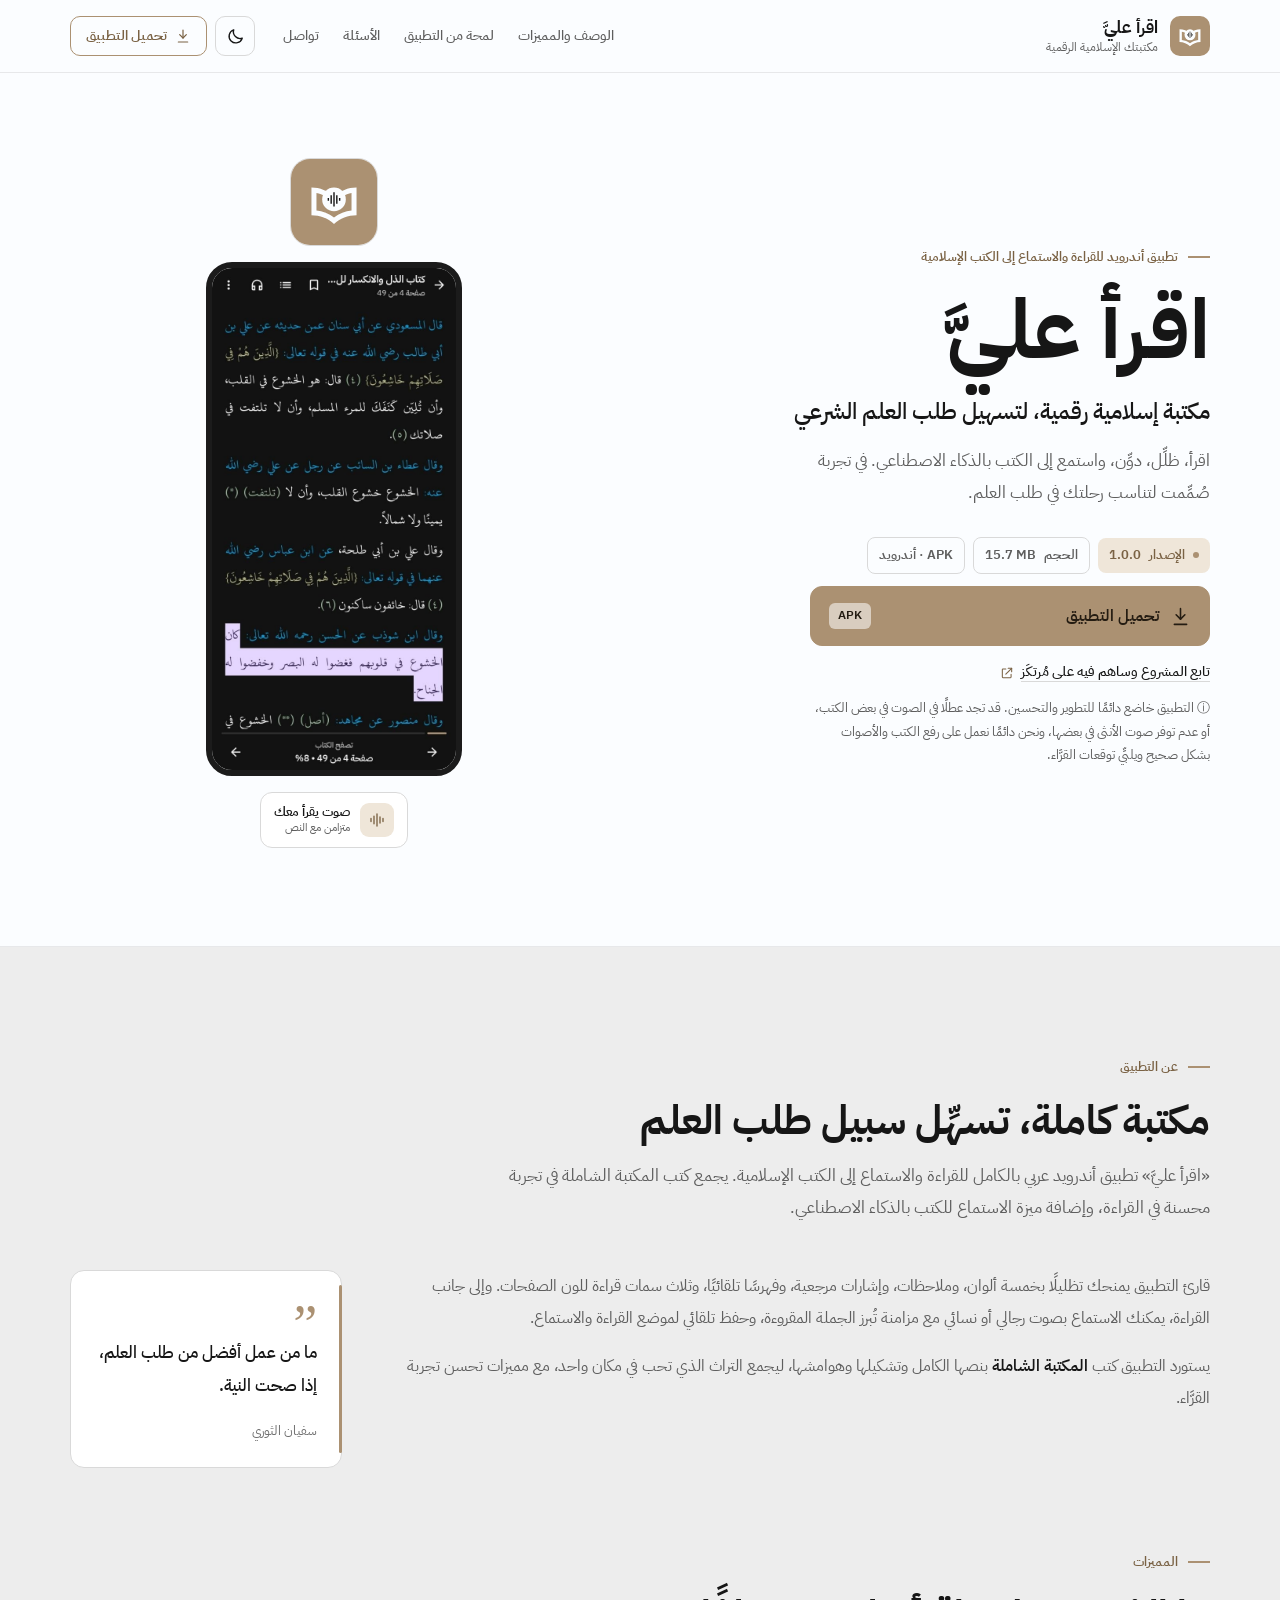
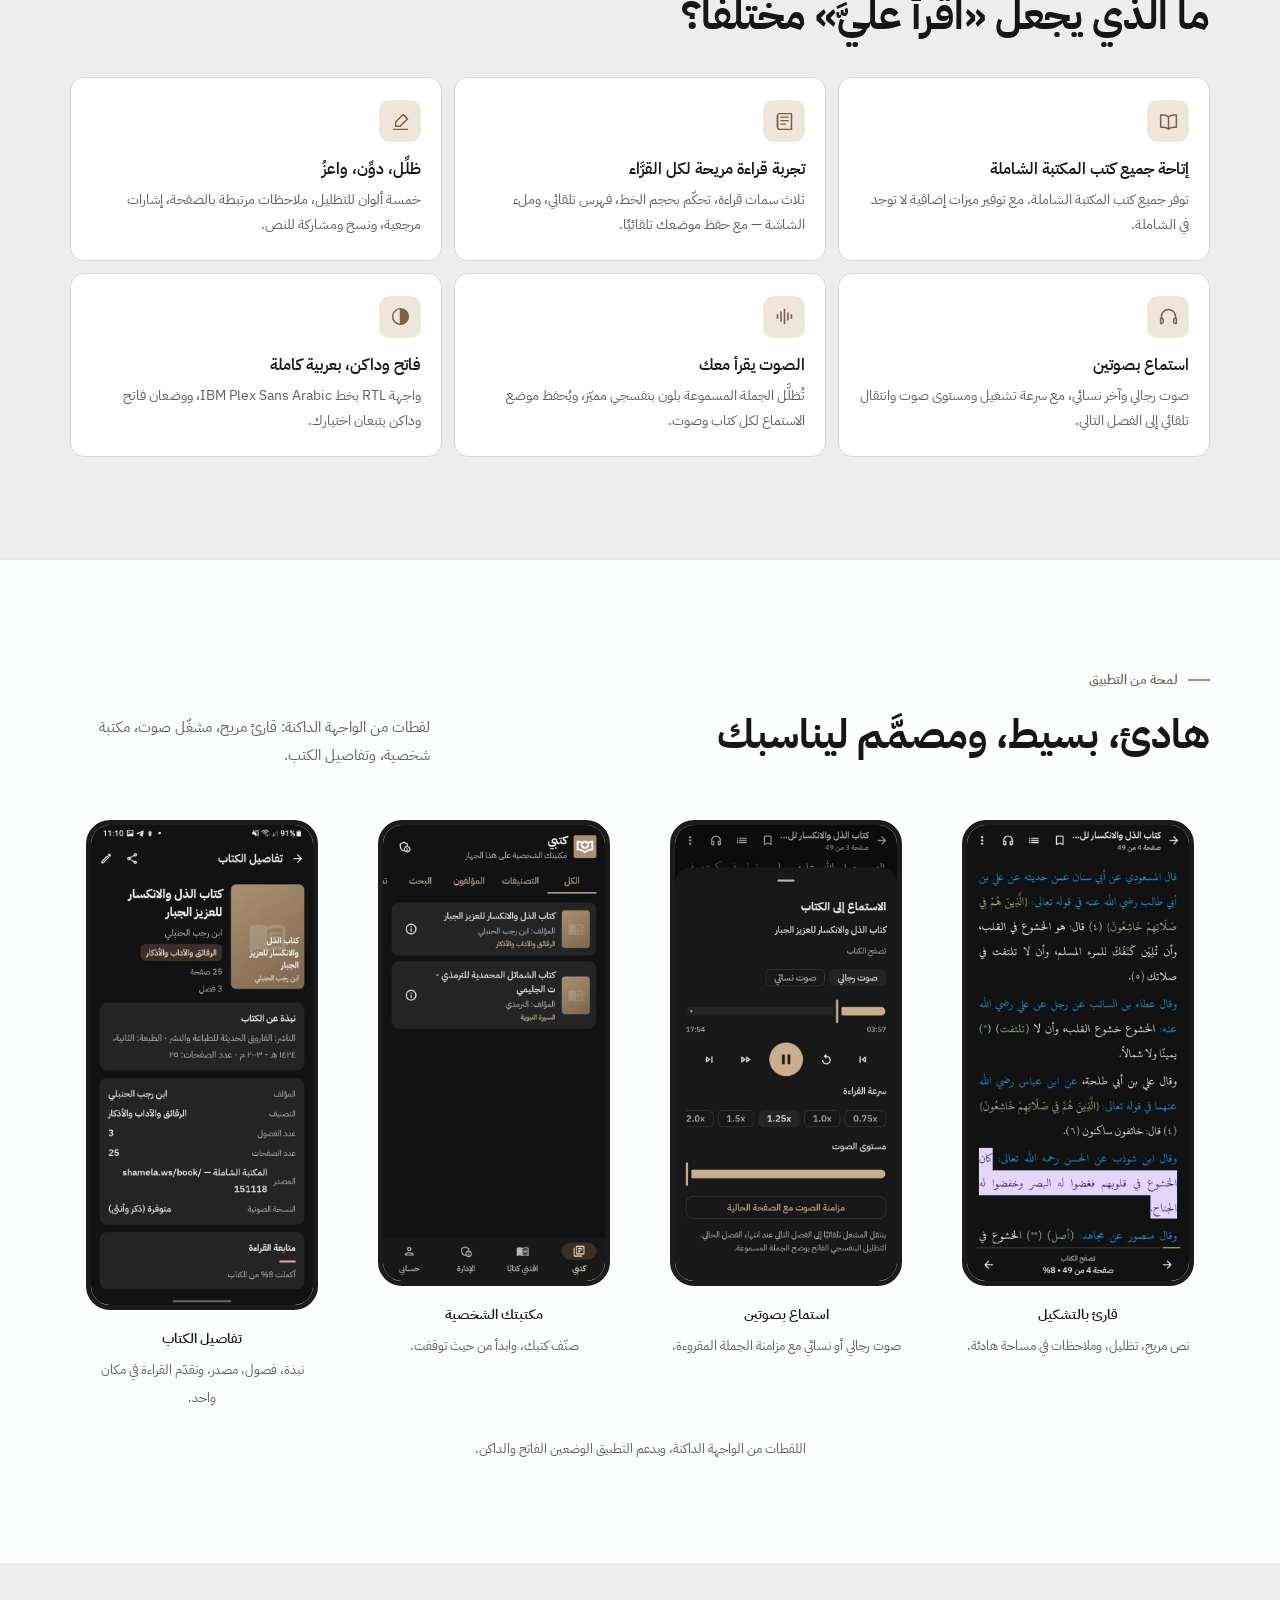
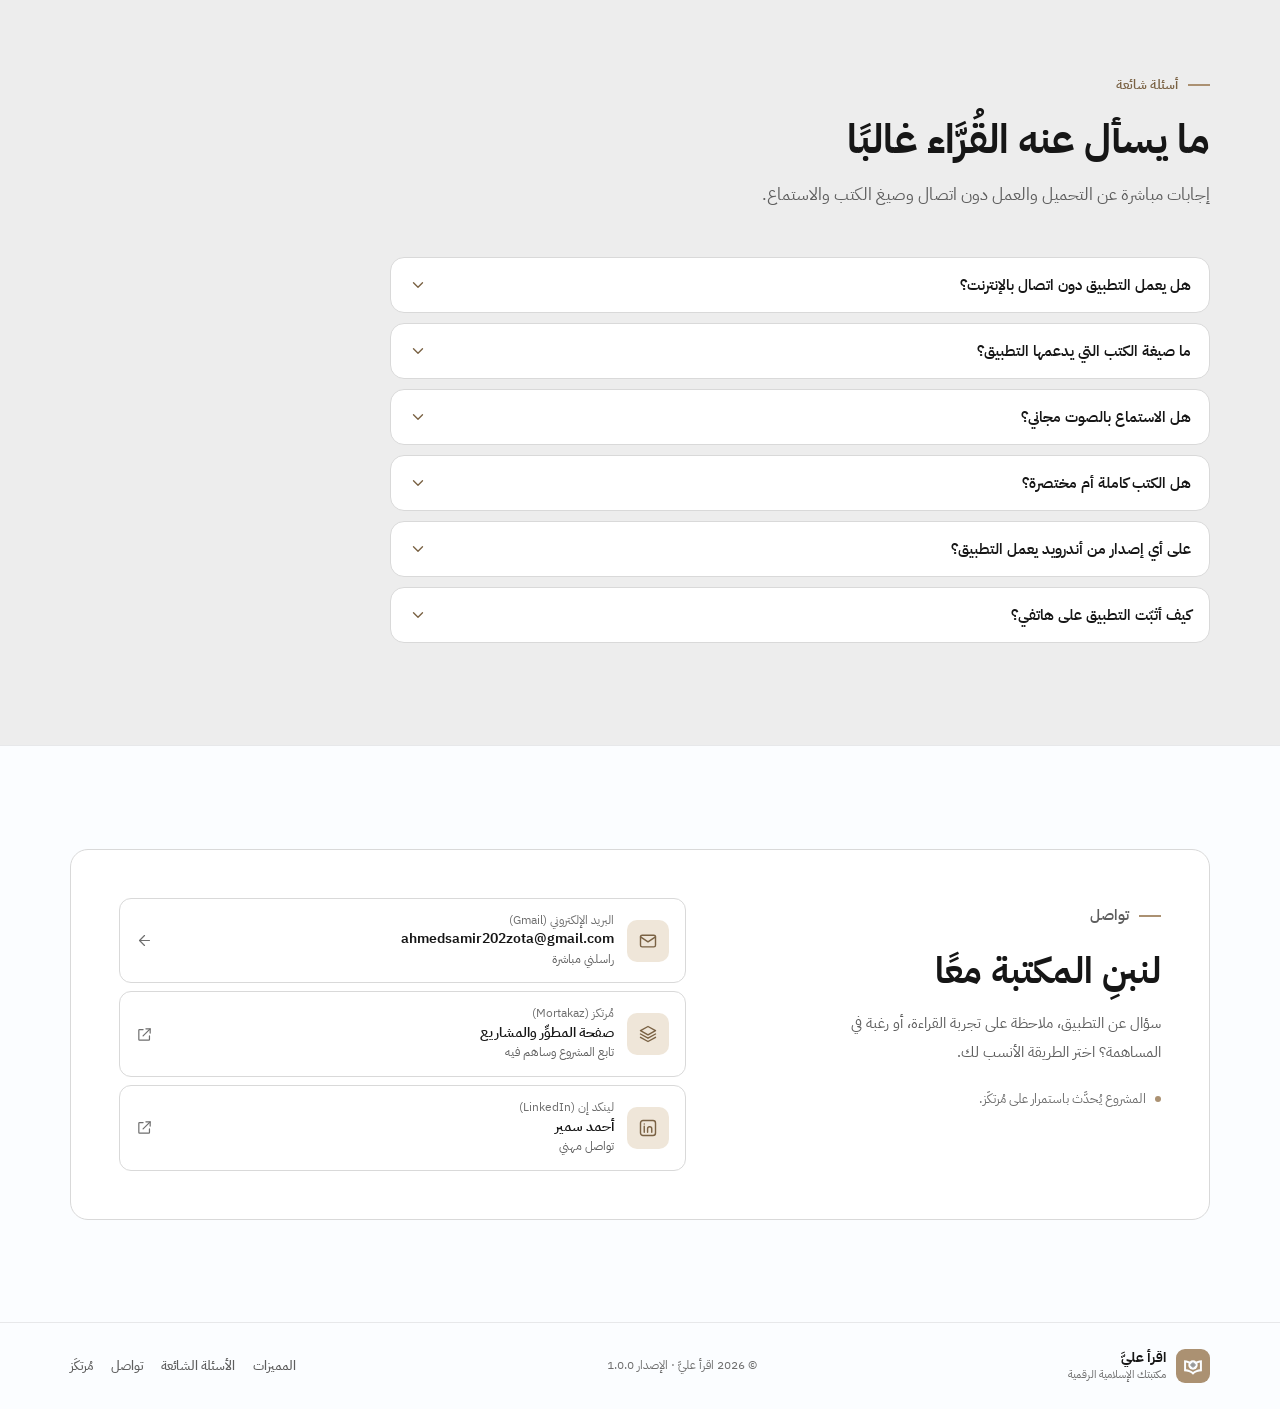
==== commit 533e2d3a: "نقل قسم الأسئلة الشائعة أسفل لمحة التطبيق" ====
--- a/index.html
+++ b/index.html
@@ -173,8 +173,8 @@
 
       <nav class="site-nav" aria-label="التنقل الرئيسي">
         <a href="#about">الوصف والمميزات</a>
+        <a href="#preview">لمحة من التطبيق</a>
         <a href="#faq">الأسئلة</a>
-        <a href="#preview">لمحة من التطبيق</a>
         <a href="#contact">تواصل</a>
       </nav>
 
@@ -372,6 +372,66 @@
       </div>
     </section>
 
+    <!-- ===== لمحة من التطبيق ===== -->
+    <section class="section preview" id="preview">
+      <div class="container">
+        <div class="section-head split" data-reveal>
+          <div>
+            <p class="eyebrow">لمحة من التطبيق</p>
+            <h2>هادئ، بسيط، ومصمَّم ليناسبك</h2>
+          </div>
+          <p class="section-lead">
+            لقطات من الواجهة الداكنة: قارئ مريح، مشغّل صوت، مكتبة شخصية،
+            وتفاصيل الكتب.
+          </p>
+        </div>
+
+        <div class="screens" role="region" aria-label="لقطات من التطبيق — يمكن التمرير أفقيًا" tabindex="0">
+          <figure class="screen" data-reveal>
+            <div class="phone">
+              <img src="assets/img/reader-dark.jpg" alt="واجهة القارئ في تطبيق اقرأ عليَّ" width="628" height="1183" loading="lazy">
+            </div>
+            <figcaption>
+              <strong>قارئ بالتشكيل</strong>
+              <span>نص مريح، تظليل، وملاحظات في مساحة هادئة.</span>
+            </figcaption>
+          </figure>
+
+          <figure class="screen" data-reveal style="--d:80ms">
+            <div class="phone">
+              <img src="assets/img/audio-dark.jpg" alt="واجهة الاستماع إلى الكتاب في تطبيق اقرأ عليَّ" width="628" height="1183" loading="lazy">
+            </div>
+            <figcaption>
+              <strong>استماع بصوتين</strong>
+              <span>صوت رجالي أو نسائي مع مزامنة الجملة المقروءة.</span>
+            </figcaption>
+          </figure>
+
+          <figure class="screen" data-reveal style="--d:160ms">
+            <div class="phone">
+              <img src="assets/img/library-list-dark.jpg" alt="واجهة المكتبة الشخصية في تطبيق اقرأ عليَّ" width="628" height="1183" loading="lazy">
+            </div>
+            <figcaption>
+              <strong>مكتبتك الشخصية</strong>
+              <span>صنّف كتبك، وابدأ من حيث توقفت.</span>
+            </figcaption>
+          </figure>
+
+          <figure class="screen" data-reveal style="--d:240ms">
+            <div class="phone">
+              <img src="assets/img/details-dark.jpg" alt="واجهة تفاصيل الكتاب في تطبيق اقرأ عليَّ" width="628" height="1183" loading="lazy">
+            </div>
+            <figcaption>
+              <strong>تفاصيل الكتاب</strong>
+              <span>نبذة، فصول، مصدر، وتقدّم القراءة في مكان واحد.</span>
+            </figcaption>
+          </figure>
+        </div>
+
+        <p class="preview-note" data-reveal>اللقطات من الواجهة الداكنة، ويدعم التطبيق الوضعين الفاتح والداكن.</p>
+      </div>
+    </section>
+
     <!-- ===== الأسئلة الشائعة ===== -->
     <section class="section faq" id="faq">
       <div class="container">
@@ -472,66 +532,6 @@
             </div>
           </details>
         </div>
-      </div>
-    </section>
-
-    <!-- ===== لمحة من التطبيق ===== -->
-    <section class="section preview" id="preview">
-      <div class="container">
-        <div class="section-head split" data-reveal>
-          <div>
-            <p class="eyebrow">لمحة من التطبيق</p>
-            <h2>هادئ، بسيط، ومصمَّم ليناسبك</h2>
-          </div>
-          <p class="section-lead">
-            لقطات من الواجهة الداكنة: قارئ مريح، مشغّل صوت، مكتبة شخصية،
-            وتفاصيل الكتب.
-          </p>
-        </div>
-
-        <div class="screens" role="region" aria-label="لقطات من التطبيق — يمكن التمرير أفقيًا" tabindex="0">
-          <figure class="screen" data-reveal>
-            <div class="phone">
-              <img src="assets/img/reader-dark.jpg" alt="واجهة القارئ في تطبيق اقرأ عليَّ" width="628" height="1183" loading="lazy">
-            </div>
-            <figcaption>
-              <strong>قارئ بالتشكيل</strong>
-              <span>نص مريح، تظليل، وملاحظات في مساحة هادئة.</span>
-            </figcaption>
-          </figure>
-
-          <figure class="screen" data-reveal style="--d:80ms">
-            <div class="phone">
-              <img src="assets/img/audio-dark.jpg" alt="واجهة الاستماع إلى الكتاب في تطبيق اقرأ عليَّ" width="628" height="1183" loading="lazy">
-            </div>
-            <figcaption>
-              <strong>استماع بصوتين</strong>
-              <span>صوت رجالي أو نسائي مع مزامنة الجملة المقروءة.</span>
-            </figcaption>
-          </figure>
-
-          <figure class="screen" data-reveal style="--d:160ms">
-            <div class="phone">
-              <img src="assets/img/library-list-dark.jpg" alt="واجهة المكتبة الشخصية في تطبيق اقرأ عليَّ" width="628" height="1183" loading="lazy">
-            </div>
-            <figcaption>
-              <strong>مكتبتك الشخصية</strong>
-              <span>صنّف كتبك، وابدأ من حيث توقفت.</span>
-            </figcaption>
-          </figure>
-
-          <figure class="screen" data-reveal style="--d:240ms">
-            <div class="phone">
-              <img src="assets/img/details-dark.jpg" alt="واجهة تفاصيل الكتاب في تطبيق اقرأ عليَّ" width="628" height="1183" loading="lazy">
-            </div>
-            <figcaption>
-              <strong>تفاصيل الكتاب</strong>
-              <span>نبذة، فصول، مصدر، وتقدّم القراءة في مكان واحد.</span>
-            </figcaption>
-          </figure>
-        </div>
-
-        <p class="preview-note" data-reveal>اللقطات من الواجهة الداكنة، ويدعم التطبيق الوضعين الفاتح والداكن.</p>
       </div>
     </section>
 
--- a/assets/css/styles.css
+++ b/assets/css/styles.css
@@ -948,7 +948,6 @@
 
 /* ---------- التواصل ---------- */
 .contact {
-  padding-top: 0;
   background: var(--bg);
 }
 
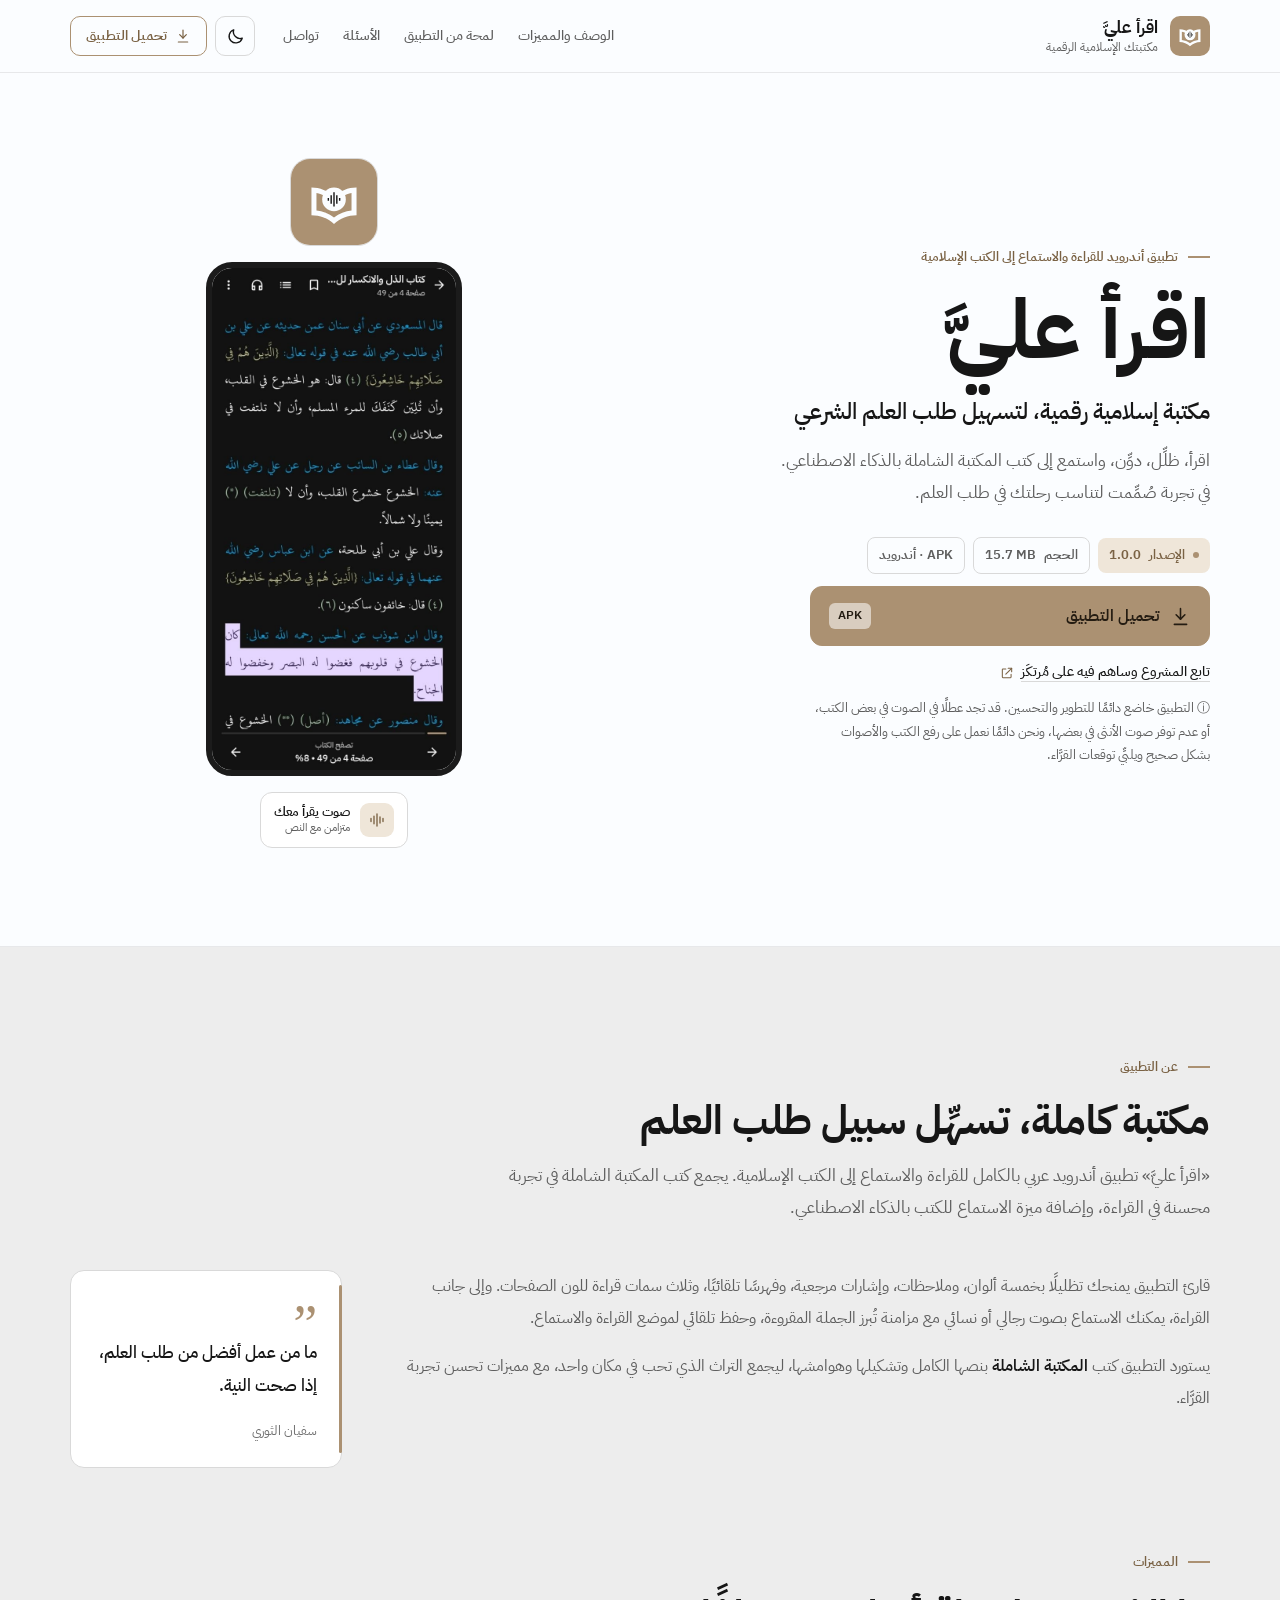
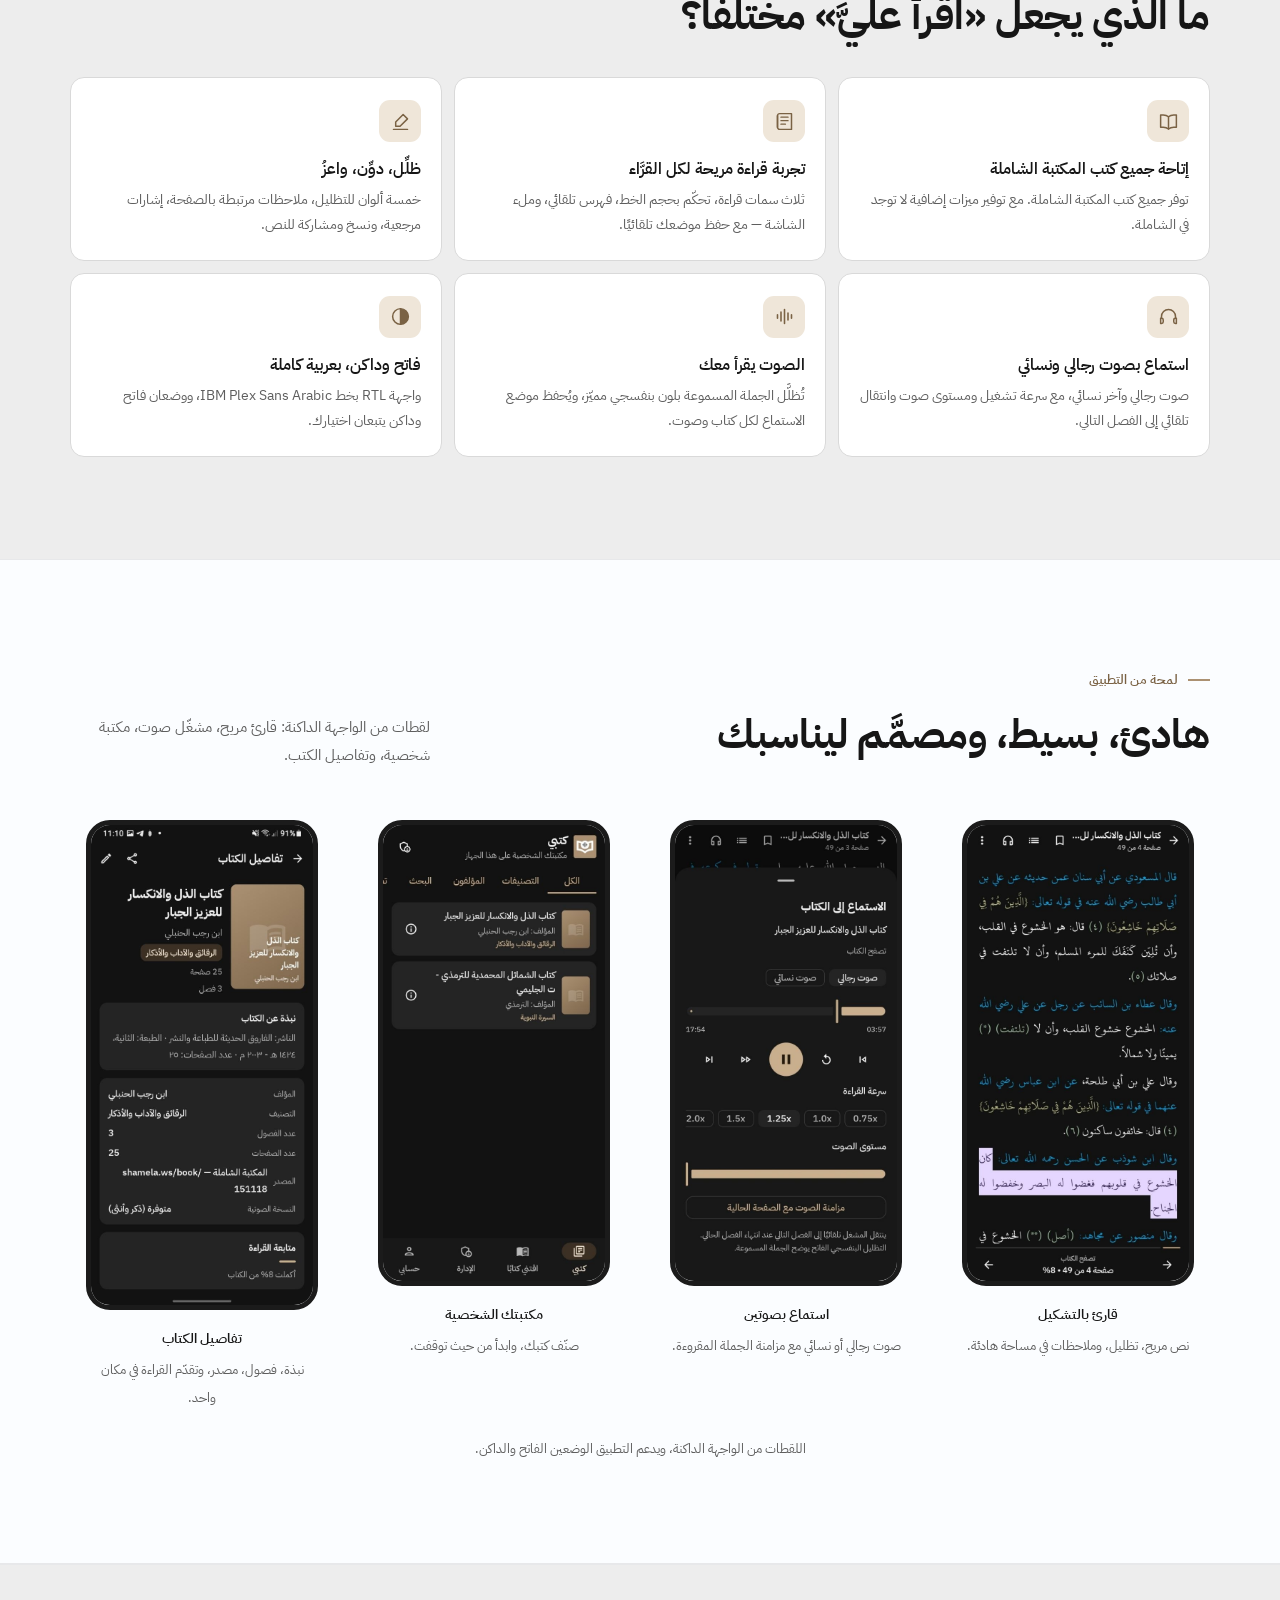
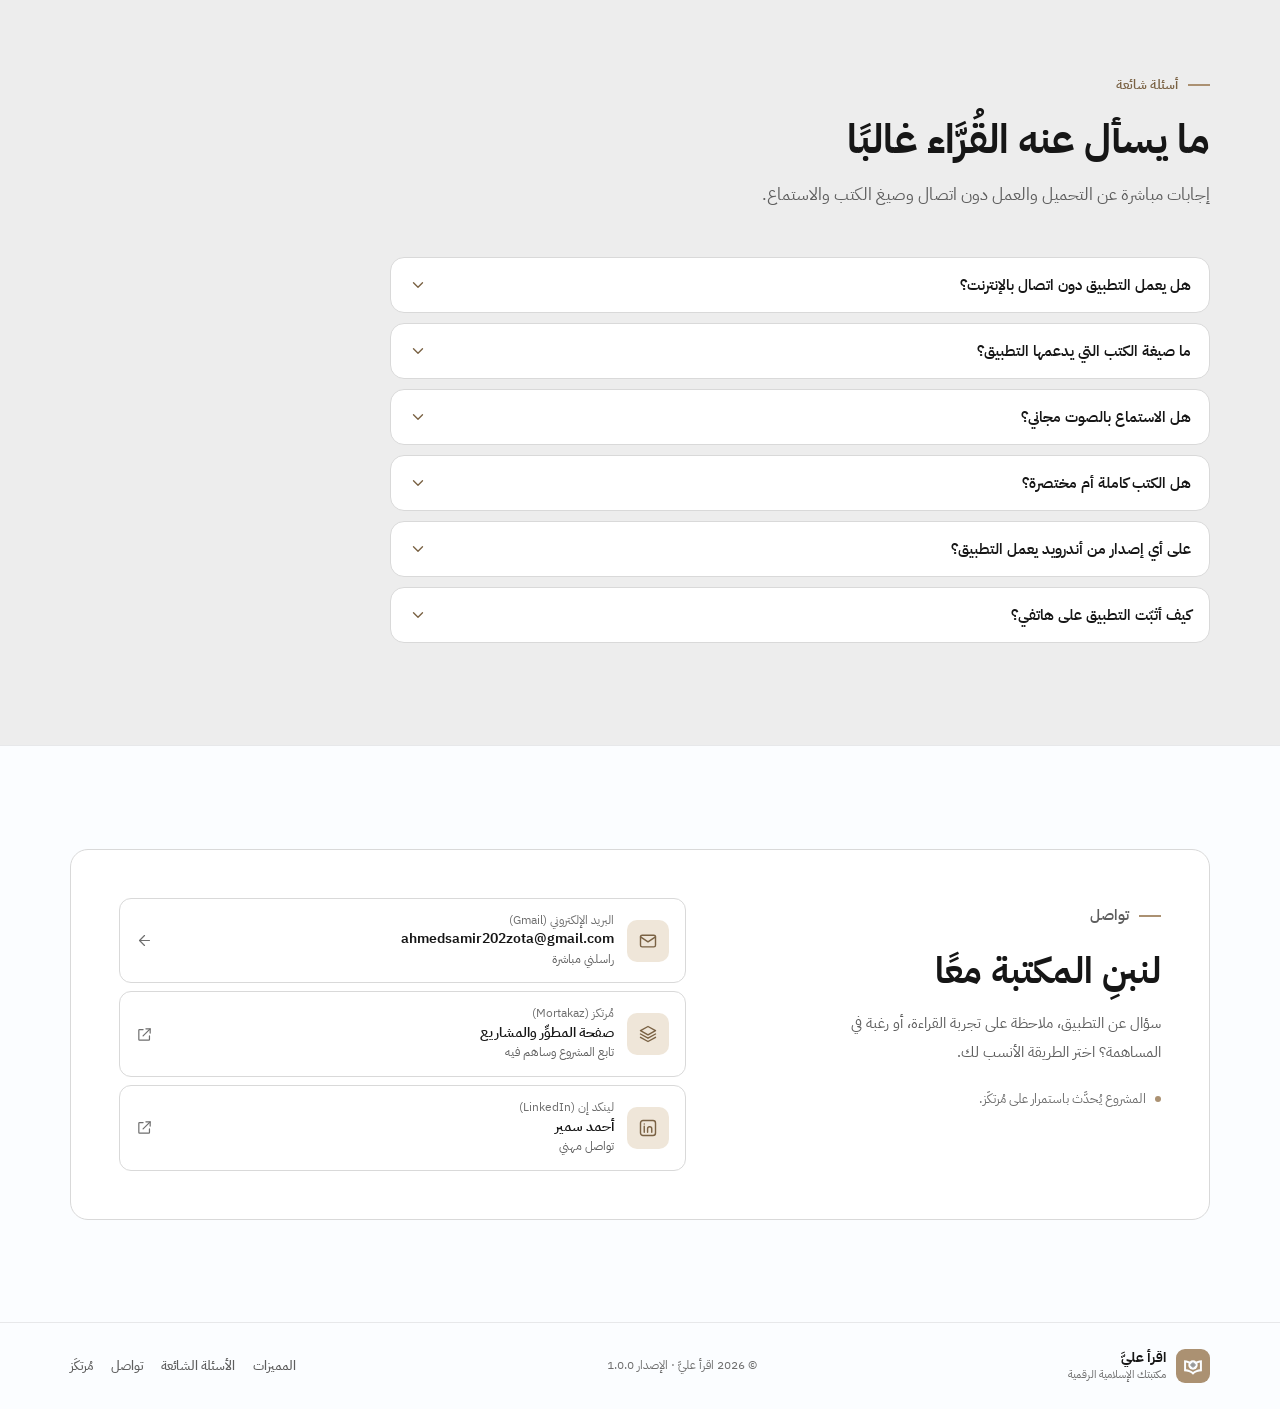
==== commit 59ba9d59: "تحسين الكلمات المفتاحية في العنوان والنصوص وبيانات التطبيق" ====
--- a/index.html
+++ b/index.html
@@ -4,7 +4,7 @@
   <meta charset="utf-8">
   <meta name="viewport" content="width=device-width, initial-scale=1">
 
-  <title>اقرأ عليَّ | المكتبة الإسلامية الرقمية</title>
+  <title>اقرأ عليَّ | تطبيق قراءة واستماع لكتب المكتبة الشاملة</title>
   <meta name="description" content="اقرأ عليَّ تطبيق أندرويد عربي للقراءة والاستماع إلى الكتب الإسلامية: مكتبة عامة وشخصية، قارئ مريح، تظليل وملاحظات، وصوت رجالي ونسائي مع مزامنة النص. الإصدار 1.0.0.">
   <meta name="robots" content="index, follow, max-image-preview:large">
   <link rel="canonical" href="https://iqra-aly.asm-mdd.workers.dev/">
@@ -22,18 +22,18 @@
   <meta property="og:locale" content="ar_AR">
   <meta property="og:site_name" content="اقرأ عليَّ">
   <meta property="og:url" content="https://iqra-aly.asm-mdd.workers.dev/">
-  <meta property="og:title" content="اقرأ عليَّ | المكتبة الإسلامية الرقمية">
+  <meta property="og:title" content="اقرأ عليَّ | تطبيق قراءة واستماع لكتب المكتبة الشاملة">
   <meta property="og:description" content="مكتبة إسلامية رقمية لتسهيل طلب العلم الشرعي: اقرأ، ظلِّل، دوِّن، واستمع إلى كتب المكتبة الشاملة بالذكاء الاصطناعي. الإصدار 1.0.0.">
   <meta property="og:image" content="https://iqra-aly.asm-mdd.workers.dev/assets/img/og-cover.png">
   <meta property="og:image:type" content="image/png">
   <meta property="og:image:width" content="1200">
   <meta property="og:image:height" content="630">
-  <meta property="og:image:alt" content="اقرأ عليَّ — مكتبة إسلامية رقمية للقراءة والاستماع إلى الكتب">
+  <meta property="og:image:alt" content="اقرأ عليَّ — تطبيق لقراءة كتب المكتبة الشاملة والاستماع إليها">
   <meta name="twitter:card" content="summary_large_image">
-  <meta name="twitter:title" content="اقرأ عليَّ | المكتبة الإسلامية الرقمية">
+  <meta name="twitter:title" content="اقرأ عليَّ | تطبيق قراءة واستماع لكتب المكتبة الشاملة">
   <meta name="twitter:description" content="تطبيق أندرويد عربي للقراءة والاستماع إلى الكتب الإسلامية. الإصدار 1.0.0.">
   <meta name="twitter:image" content="https://iqra-aly.asm-mdd.workers.dev/assets/img/og-cover.png">
-  <meta name="twitter:image:alt" content="اقرأ عليَّ — مكتبة إسلامية رقمية للقراءة والاستماع إلى الكتب">
+  <meta name="twitter:image:alt" content="اقرأ عليَّ — تطبيق لقراءة كتب المكتبة الشاملة والاستماع إليها">
 
   <script>
     /* ضبط السمة قبل الرسم لمنع وميض الوضع الفاتح. */
@@ -60,6 +60,15 @@
     "@type": "MobileApplication",
     "name": "اقرأ عليَّ",
     "alternateName": "Iqraaly",
+    "keywords": [
+      "كتب المكتبة الشاملة",
+      "تطبيق كتب إسلامية",
+      "قراءة الكتب الإسلامية",
+      "الاستماع إلى الكتب",
+      "تحويل النص إلى صوت",
+      "قارئ كتب عربي",
+      "كتب إسلامية بدون إنترنت"
+    ],
     "description": "تطبيق أندرويد عربي للقراءة والاستماع إلى الكتب الإسلامية: مكتبة عامة وشخصية، قارئ مريح، تظليل وملاحظات، وصوت رجالي ونسائي مع مزامنة النص.",
     "url": "https://iqra-aly.asm-mdd.workers.dev/",
     "downloadUrl": "https://iqra-aly.asm-mdd.workers.dev/downloads/iqraaly-1.0.0.apk",
@@ -208,7 +217,7 @@
           <h1 style="--d:70ms">اقرأ عليَّ</h1>
           <p class="hero-tagline" style="--d:130ms">مكتبة إسلامية رقمية، لتسهيل طلب العلم الشرعي</p>
           <p class="hero-desc" style="--d:190ms">
-            اقرأ، ظلِّل، دوِّن، واستمع إلى الكتب بالذكاء الاصطناعي. في تجربة صُمِّمت لتناسب رحلتك في طلب العلم.
+            اقرأ، ظلِّل، دوِّن، واستمع إلى كتب المكتبة الشاملة بالذكاء الاصطناعي. في تجربة صُمِّمت لتناسب رحلتك في طلب العلم.
           </p>
 
           <div class="download-box" id="download" style="--d:250ms">
@@ -242,7 +251,7 @@
 
         <div class="hero-visual" style="--d:180ms">
           <div class="phone phone-hero">
-            <img src="assets/img/reader-dark.jpg" alt="لقطة من قارئ اقرأ عليَّ تعرض نصًا عربيًا مع تظليل الجملة المسموعة" width="628" height="1183" fetchpriority="high">
+            <img src="assets/img/reader-dark.jpg" alt="واجهة قارئ تطبيق اقرأ عليَّ لقراءة كتب المكتبة الشاملة مع تظليل الجملة المسموعة" width="628" height="1183" fetchpriority="high">
           </div>
           <div class="logo-card">
             <img src="assets/img/logo.svg" alt="شعار تطبيق اقرأ عليَّ" width="180" height="180">
@@ -342,7 +351,7 @@
                 <path d="M20 14a2 2 0 0 0-2 2v2a2 2 0 0 0 2 2h1v-6z"/>
               </svg>
             </span>
-            <h3>استماع بصوتين</h3>
+            <h3>استماع بصوت رجالي ونسائي</h3>
             <p>صوت رجالي وآخر نسائي، مع سرعة تشغيل ومستوى صوت وانتقال تلقائي إلى الفصل التالي.</p>
           </article>
 
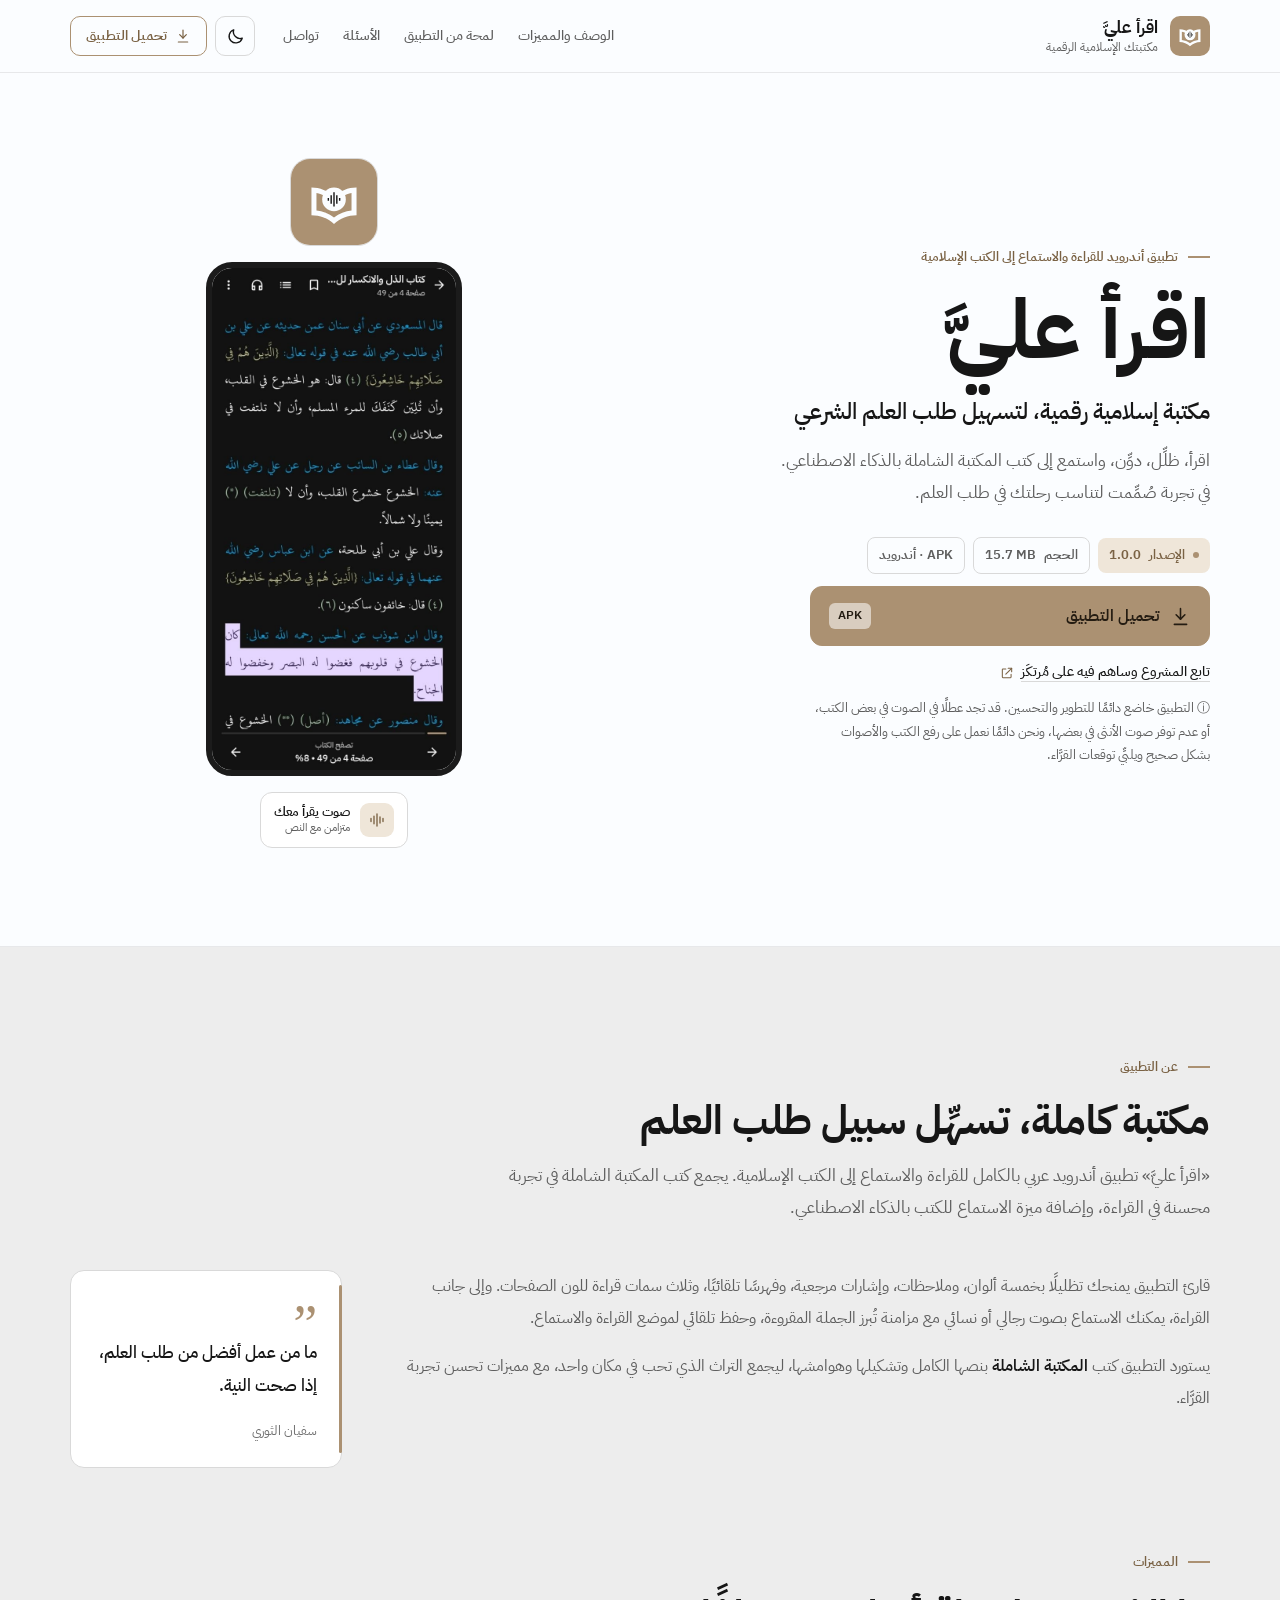
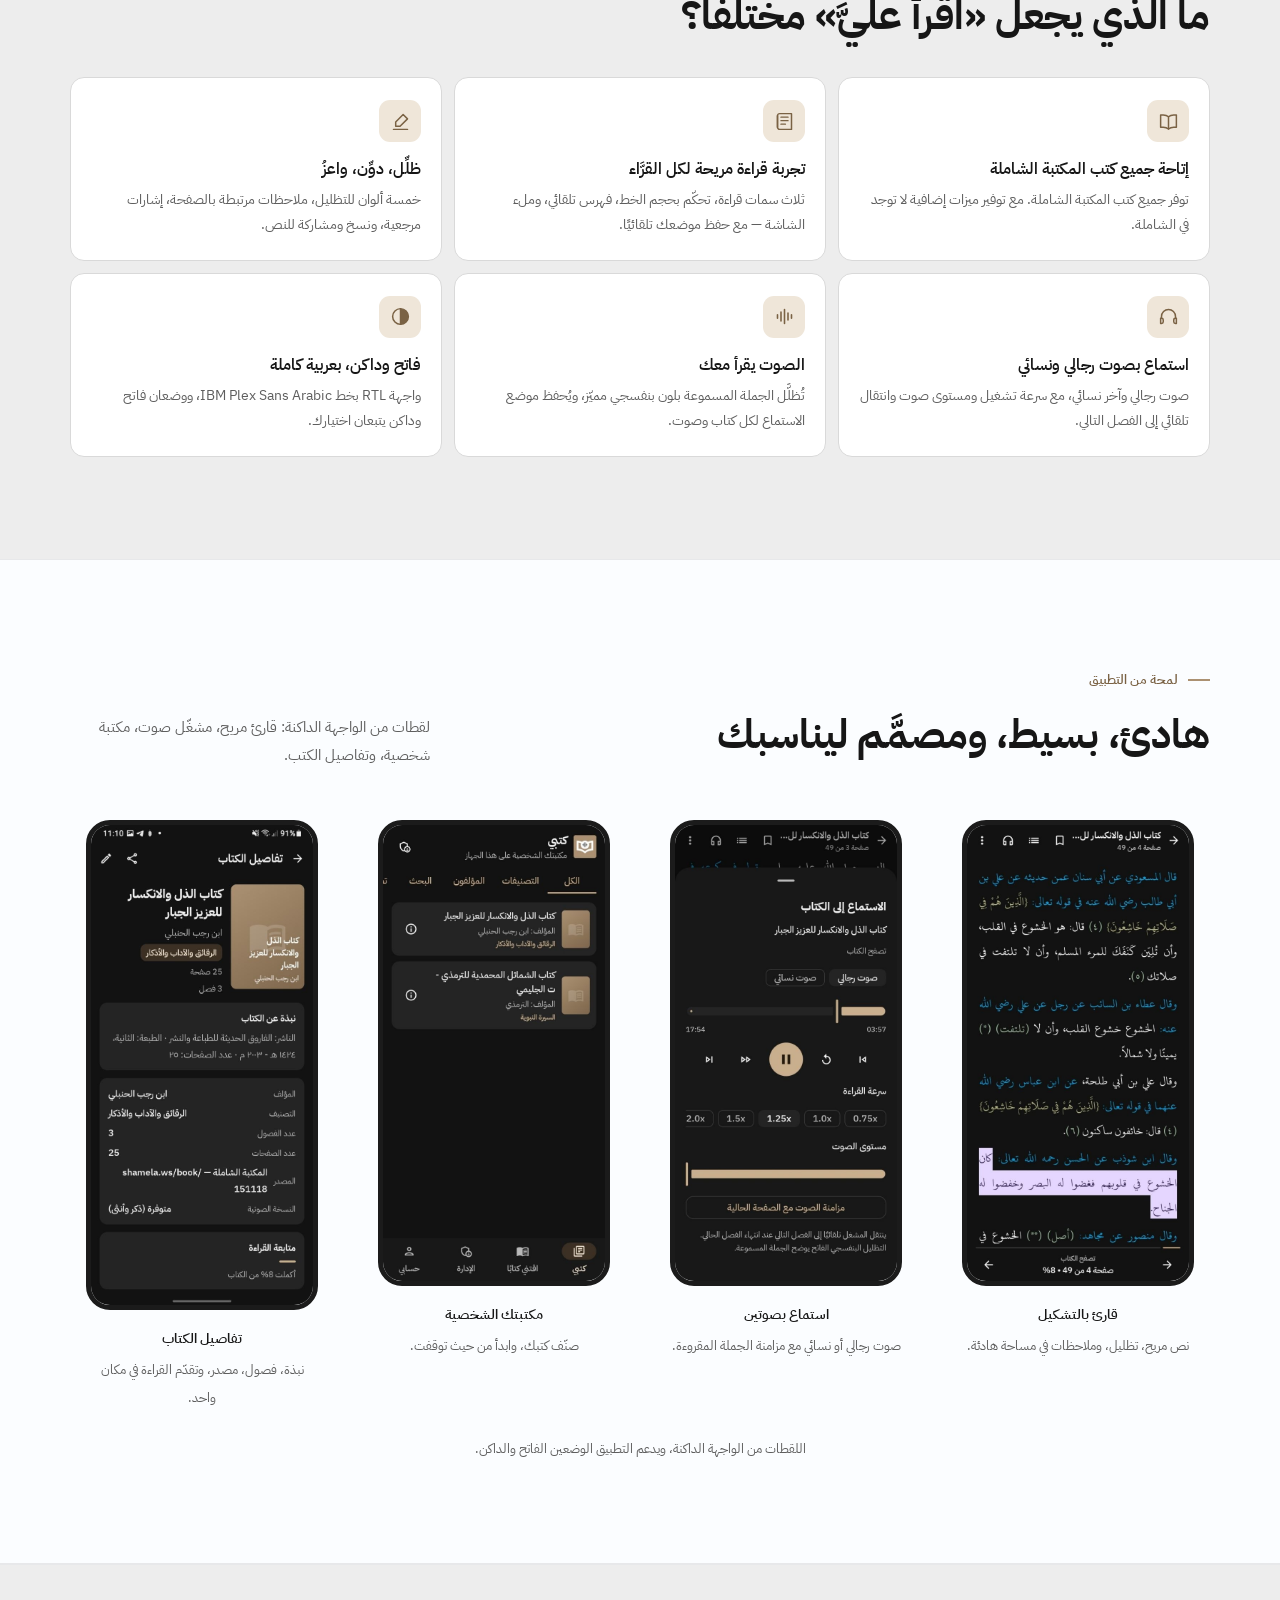
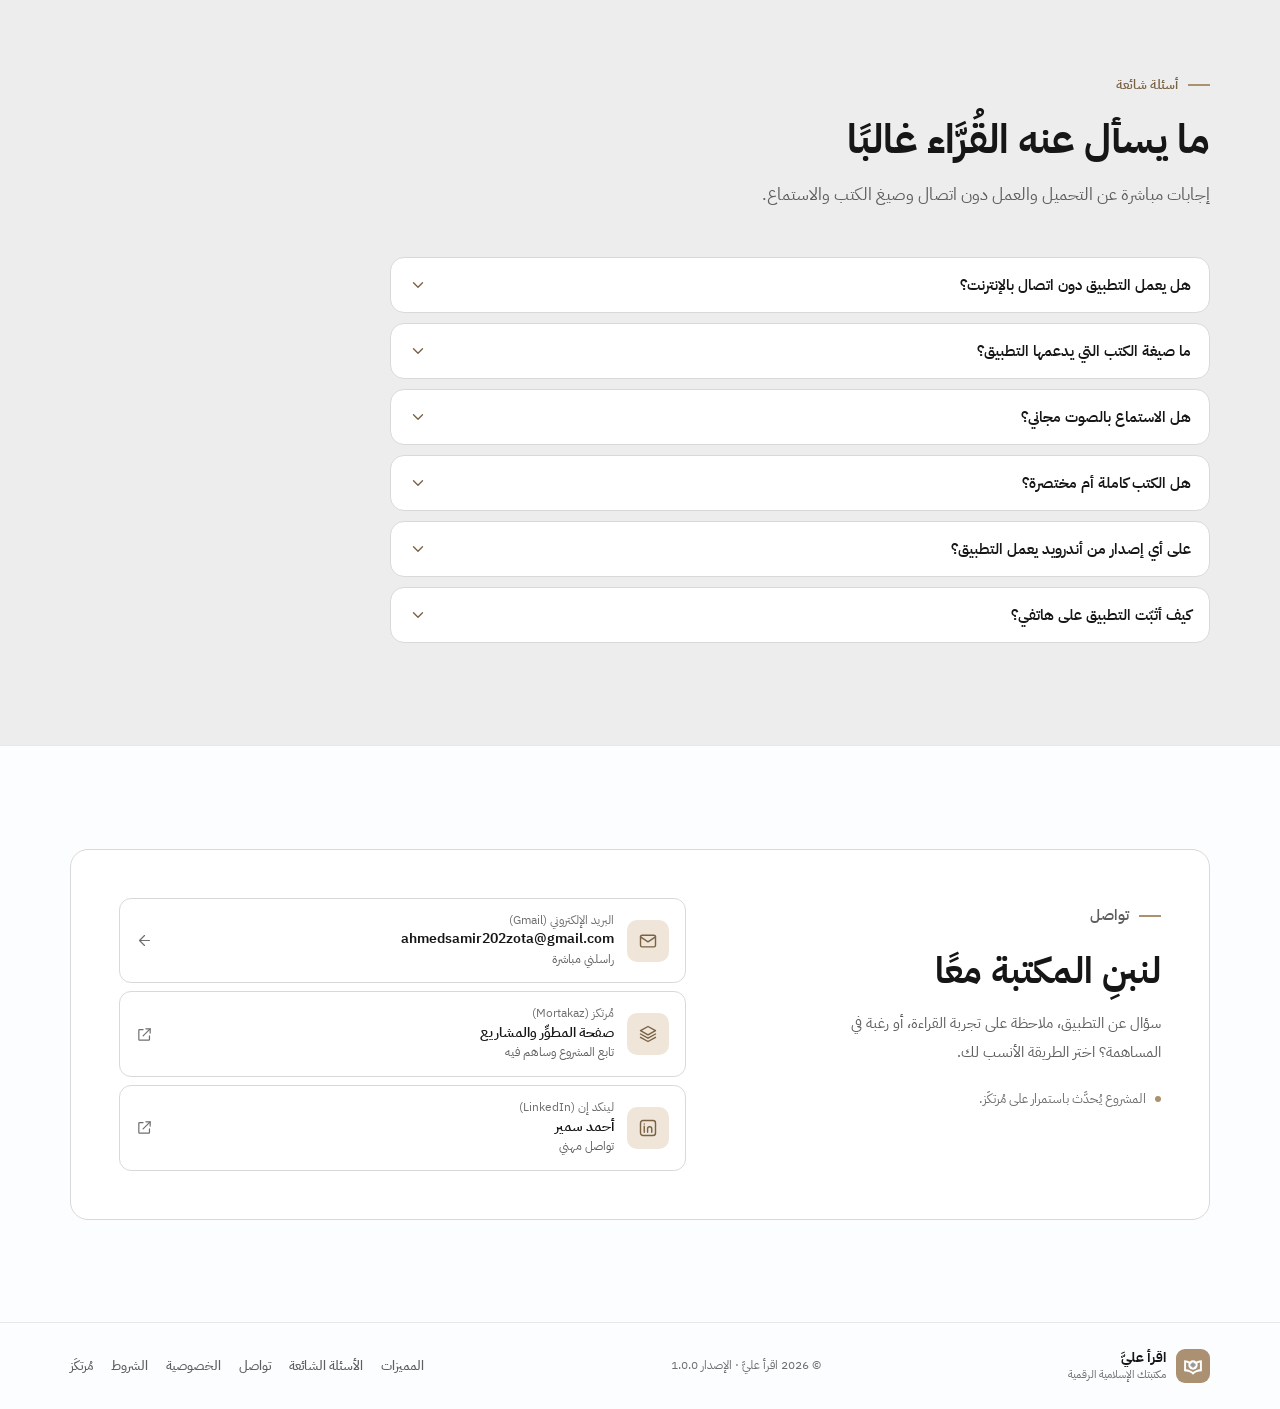
==== commit e793836a: "إضافة صفحتي سياسة الخصوصية وشروط الاستخدام وربطهما بالموقع" ====
--- a/index.html
+++ b/index.html
@@ -640,6 +640,8 @@
         <a href="#about">المميزات</a>
         <a href="#faq">الأسئلة الشائعة</a>
         <a href="#contact">تواصل</a>
+        <a href="privacy.html">الخصوصية</a>
+        <a href="terms.html">الشروط</a>
         <a href="https://www.mortakaz.com/projects/6af4cbbdf67f21ddeceb5f0e" target="_blank" rel="noopener noreferrer">مُرتكَز</a>
       </nav>
     </div>
--- a/assets/css/styles.css
+++ b/assets/css/styles.css
@@ -1130,6 +1130,124 @@
   color: var(--accent-deep);
 }
 
+/* ---------- صفحات الخصوصية والشروط ---------- */
+.legal-page {
+  padding: clamp(44px, 6vw, 78px) 0 clamp(58px, 8vw, 96px);
+  background: var(--bg);
+}
+
+.legal-wrap {
+  max-width: 780px;
+}
+
+.legal-head {
+  padding-bottom: 22px;
+  margin-bottom: 26px;
+  border-bottom: 1px solid var(--line-soft);
+}
+
+.legal-head h1 {
+  margin: 0 0 10px;
+  font-size: clamp(28px, 3.6vw, 40px);
+  line-height: 1.35;
+  font-weight: 700;
+  color: var(--text);
+}
+
+.legal-updated {
+  margin: 0;
+  font-size: 12.5px;
+  color: var(--faint);
+}
+
+.legal-body h2 {
+  margin: 34px 0 10px;
+  font-size: clamp(18px, 1.9vw, 21px);
+  line-height: 1.6;
+  font-weight: 700;
+  color: var(--text);
+}
+
+.legal-body h3 {
+  margin: 24px 0 8px;
+  font-size: 15.5px;
+  line-height: 1.7;
+  font-weight: 600;
+  color: var(--text);
+}
+
+.legal-body p {
+  margin: 0 0 14px;
+  font-size: 15px;
+  line-height: 1.95;
+  color: var(--muted);
+}
+
+.legal-body ul {
+  margin: 0 0 16px;
+  padding-inline-start: 22px;
+}
+
+.legal-body li {
+  margin: 0 0 8px;
+  font-size: 15px;
+  line-height: 1.9;
+  color: var(--muted);
+}
+
+.legal-body li::marker {
+  color: var(--accent);
+}
+
+.legal-body strong {
+  font-weight: 600;
+  color: var(--text);
+}
+
+.legal-body a {
+  color: var(--accent-deep);
+  text-decoration: underline;
+  text-decoration-thickness: 1px;
+  text-underline-offset: 3px;
+}
+
+.legal-body a:hover {
+  text-decoration-thickness: 2px;
+}
+
+.legal-note {
+  margin: 28px 0 0;
+  padding: 16px 18px;
+  border: 1px solid var(--line);
+  border-radius: 14px;
+  background: var(--surface-2);
+}
+
+.legal-note p {
+  margin: 0;
+}
+
+.legal-foot {
+  display: flex;
+  flex-wrap: wrap;
+  gap: 10px 22px;
+  margin-top: 40px;
+  padding-top: 22px;
+  border-top: 1px solid var(--line-soft);
+}
+
+.legal-foot a {
+  font-size: 13.5px;
+  font-weight: 500;
+  color: var(--accent-deep);
+  text-decoration: none;
+}
+
+.legal-foot a:hover {
+  text-decoration: underline;
+  text-underline-offset: 4px;
+}
+
 /* ---------- التنبيه ---------- */
 .toast {
   position: fixed;
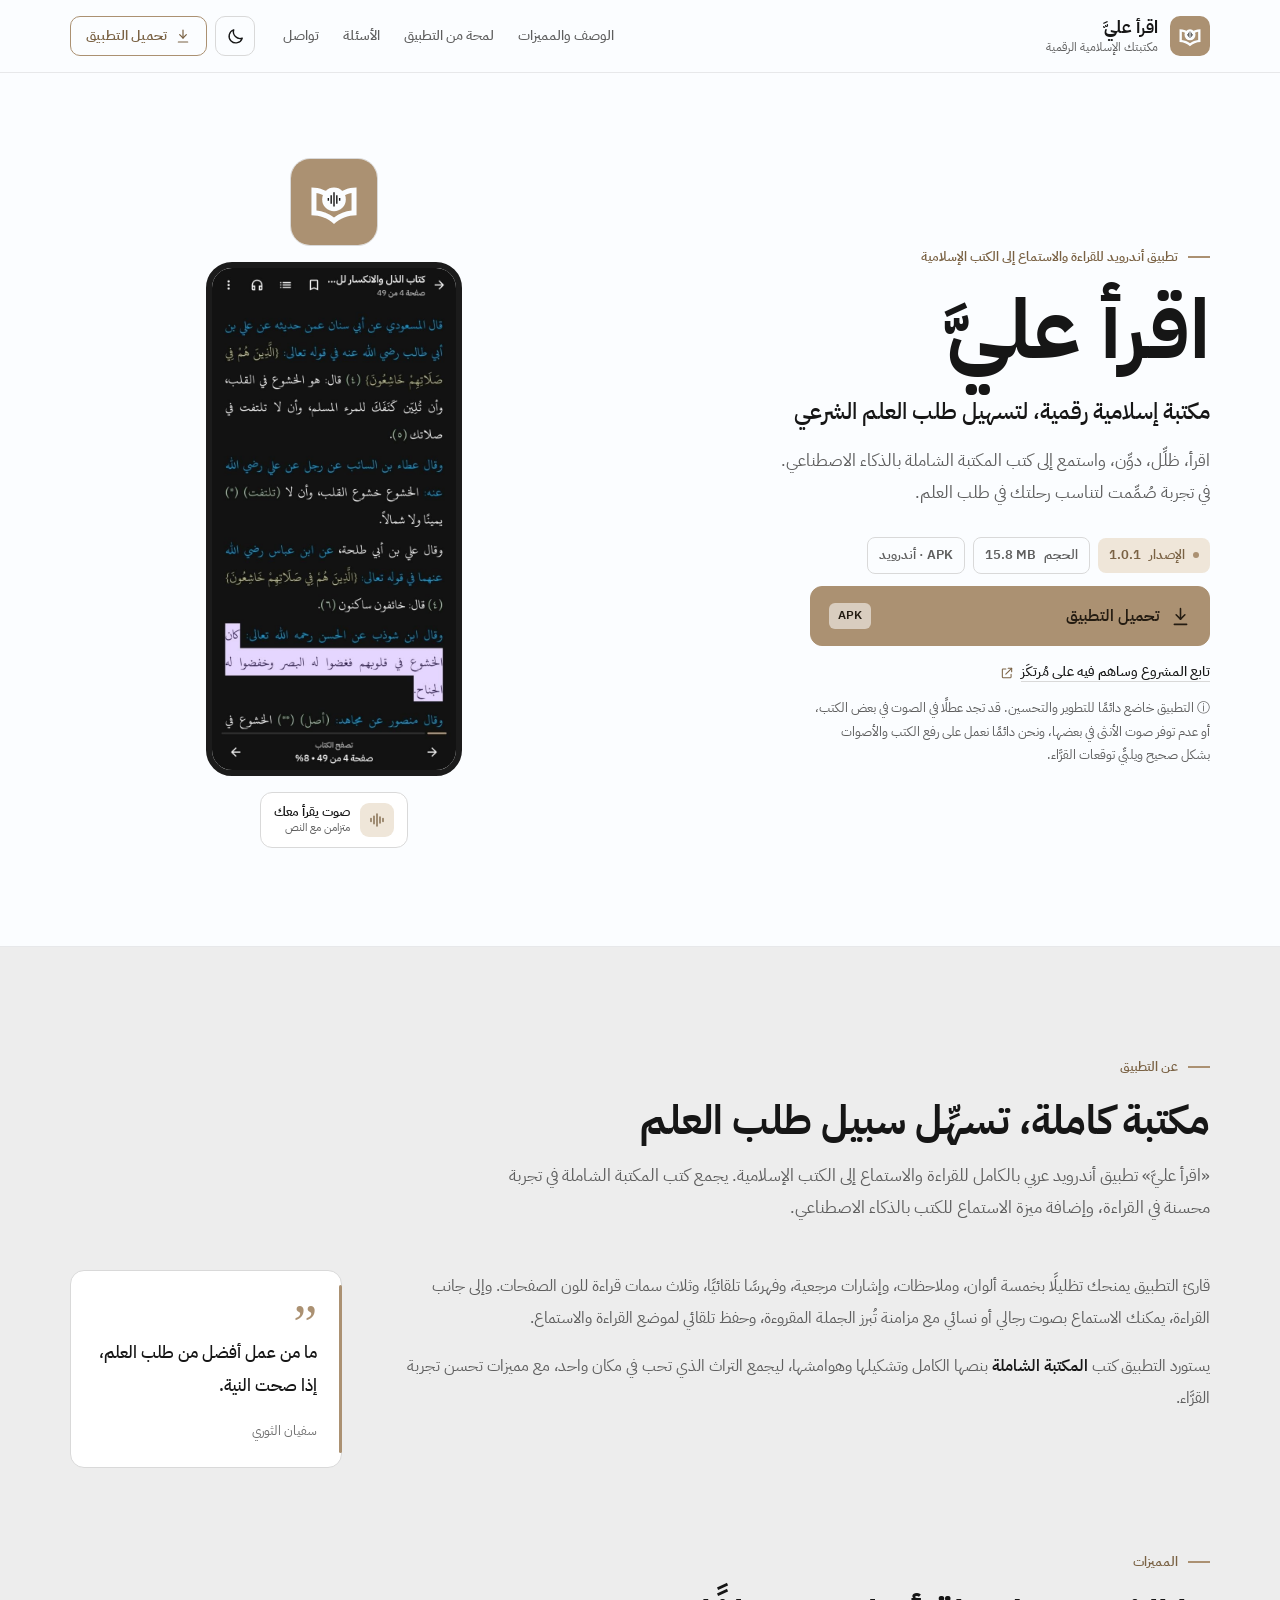
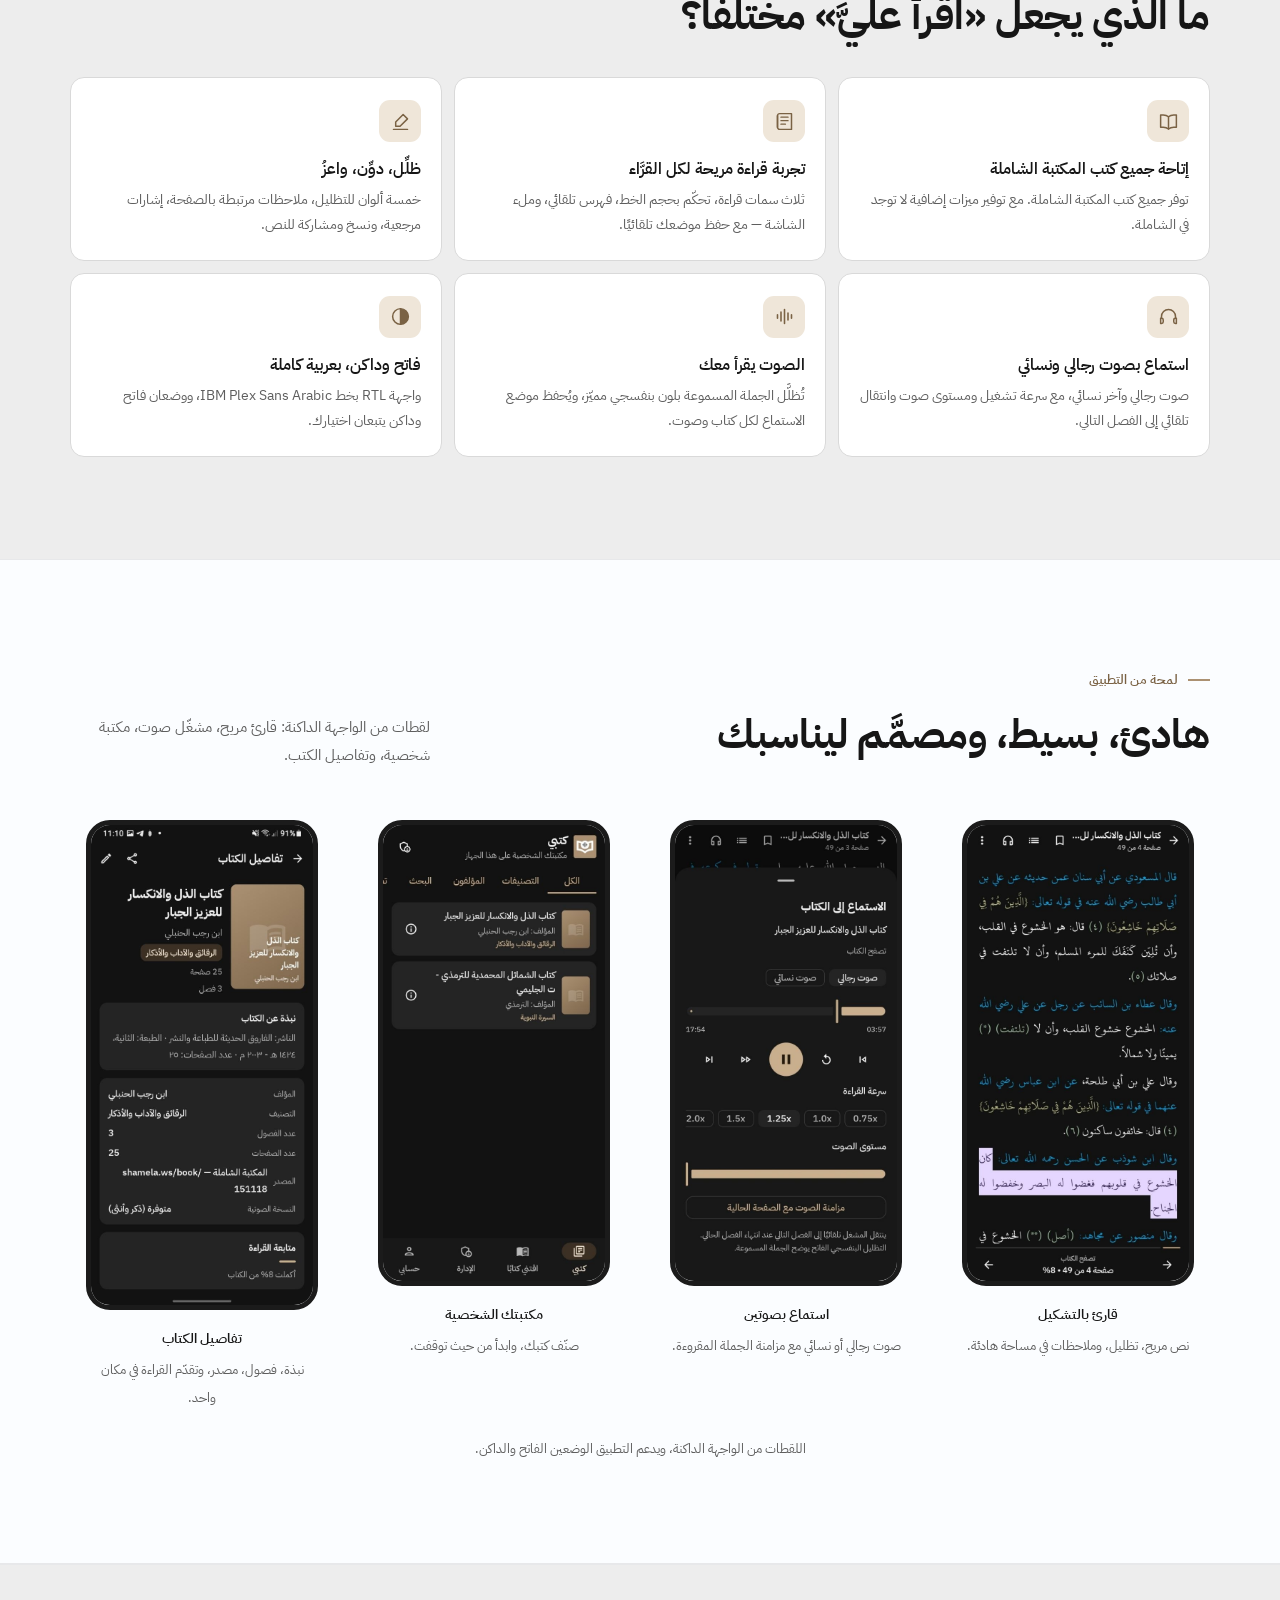
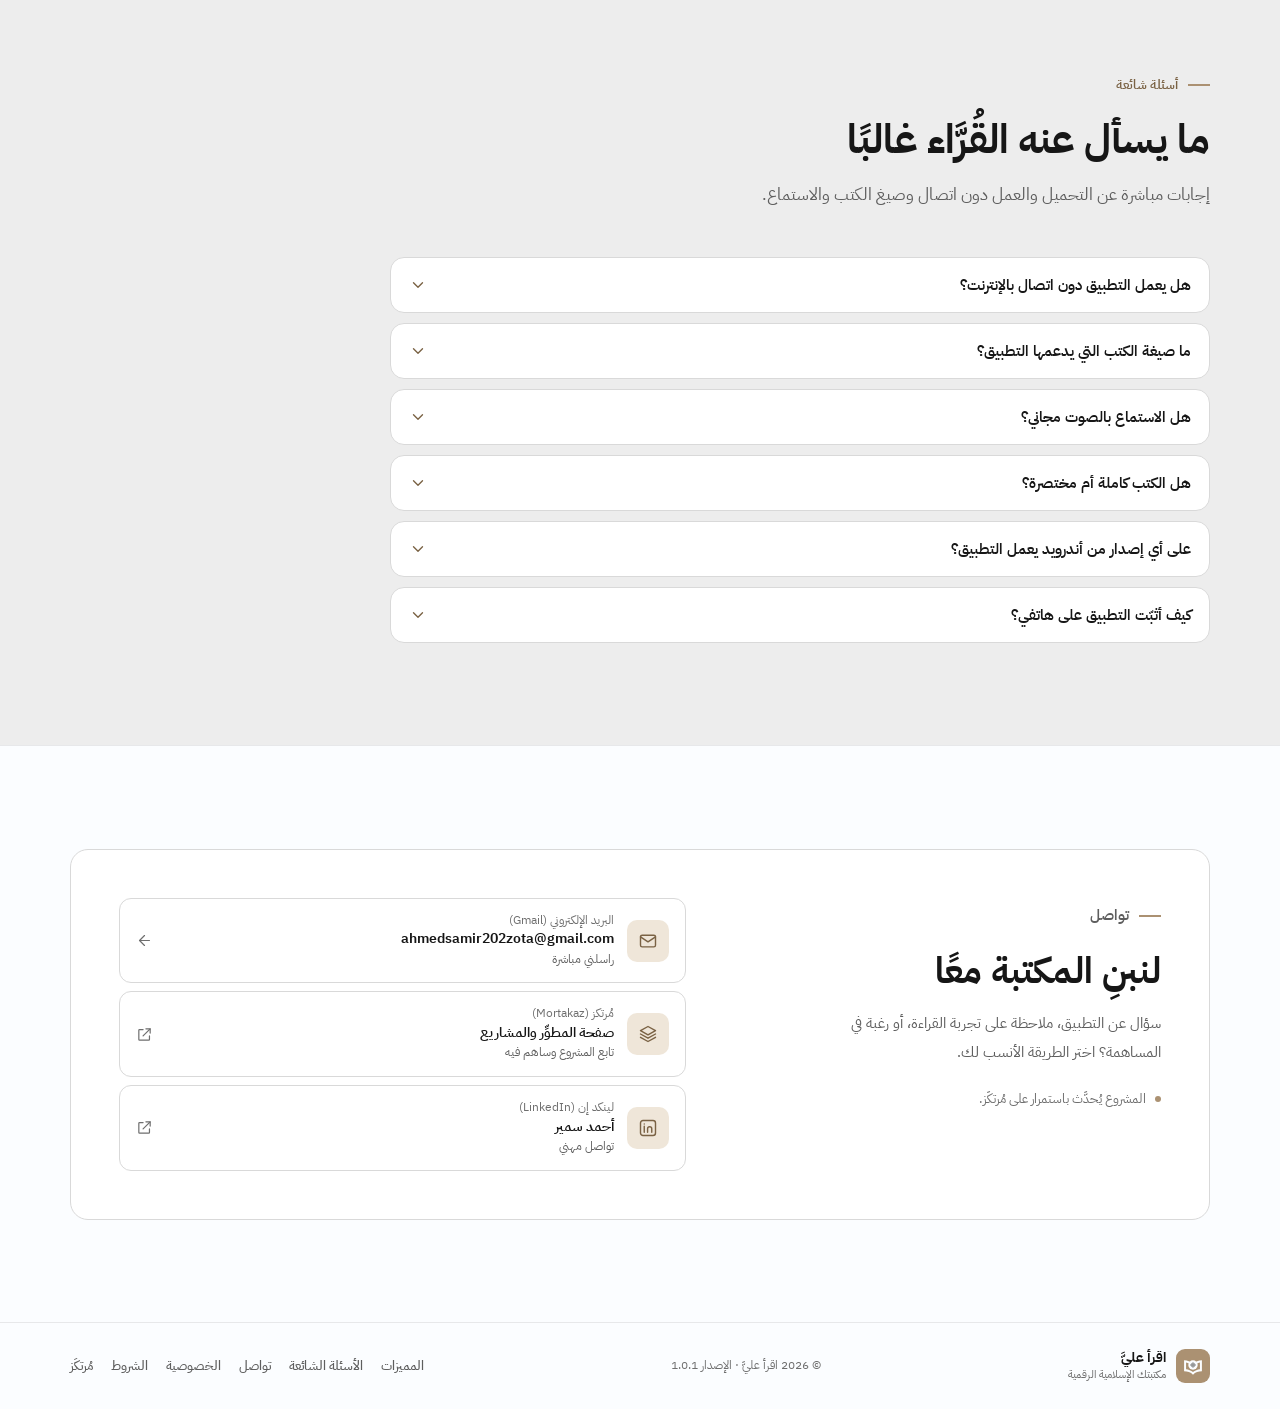
==== commit 9c9aed6e: "تحديث موقع التحميل إلى الإصدار 1.0.1" ====
--- a/index.html
+++ b/index.html
@@ -5,7 +5,7 @@
   <meta name="viewport" content="width=device-width, initial-scale=1">
 
   <title>اقرأ عليَّ | تطبيق قراءة واستماع لكتب المكتبة الشاملة</title>
-  <meta name="description" content="اقرأ عليَّ تطبيق أندرويد عربي للقراءة والاستماع إلى الكتب الإسلامية: مكتبة عامة وشخصية، قارئ مريح، تظليل وملاحظات، وصوت رجالي ونسائي مع مزامنة النص. الإصدار 1.0.0.">
+  <meta name="description" content="اقرأ عليَّ تطبيق أندرويد عربي للقراءة والاستماع إلى الكتب الإسلامية: مكتبة عامة وشخصية، قارئ مريح، تظليل وملاحظات، وصوت رجالي ونسائي مع مزامنة النص. الإصدار 1.0.1.">
   <meta name="robots" content="index, follow, max-image-preview:large">
   <link rel="canonical" href="https://iqra-aly.asm-mdd.workers.dev/">
   <meta name="google-site-verification" content="RjCvOKOdCqVKqcRCB-uAg53ATbM7XpCvHMtxi2iY5dQ">
@@ -23,7 +23,7 @@
   <meta property="og:site_name" content="اقرأ عليَّ">
   <meta property="og:url" content="https://iqra-aly.asm-mdd.workers.dev/">
   <meta property="og:title" content="اقرأ عليَّ | تطبيق قراءة واستماع لكتب المكتبة الشاملة">
-  <meta property="og:description" content="مكتبة إسلامية رقمية لتسهيل طلب العلم الشرعي: اقرأ، ظلِّل، دوِّن، واستمع إلى كتب المكتبة الشاملة بالذكاء الاصطناعي. الإصدار 1.0.0.">
+  <meta property="og:description" content="مكتبة إسلامية رقمية لتسهيل طلب العلم الشرعي: اقرأ، ظلِّل، دوِّن، واستمع إلى كتب المكتبة الشاملة بالذكاء الاصطناعي. الإصدار 1.0.1.">
   <meta property="og:image" content="https://iqra-aly.asm-mdd.workers.dev/assets/img/og-cover.png">
   <meta property="og:image:type" content="image/png">
   <meta property="og:image:width" content="1200">
@@ -31,7 +31,7 @@
   <meta property="og:image:alt" content="اقرأ عليَّ — تطبيق لقراءة كتب المكتبة الشاملة والاستماع إليها">
   <meta name="twitter:card" content="summary_large_image">
   <meta name="twitter:title" content="اقرأ عليَّ | تطبيق قراءة واستماع لكتب المكتبة الشاملة">
-  <meta name="twitter:description" content="تطبيق أندرويد عربي للقراءة والاستماع إلى الكتب الإسلامية. الإصدار 1.0.0.">
+  <meta name="twitter:description" content="تطبيق أندرويد عربي للقراءة والاستماع إلى الكتب الإسلامية. الإصدار 1.0.1.">
   <meta name="twitter:image" content="https://iqra-aly.asm-mdd.workers.dev/assets/img/og-cover.png">
   <meta name="twitter:image:alt" content="اقرأ عليَّ — تطبيق لقراءة كتب المكتبة الشاملة والاستماع إليها">
 
@@ -71,9 +71,9 @@
     ],
     "description": "تطبيق أندرويد عربي للقراءة والاستماع إلى الكتب الإسلامية: مكتبة عامة وشخصية، قارئ مريح، تظليل وملاحظات، وصوت رجالي ونسائي مع مزامنة النص.",
     "url": "https://iqra-aly.asm-mdd.workers.dev/",
-    "downloadUrl": "https://iqra-aly.asm-mdd.workers.dev/downloads/iqraaly-1.0.0.apk",
-    "softwareVersion": "1.0.0",
-    "fileSize": "15.7 MB",
+    "downloadUrl": "https://iqra-aly.asm-mdd.workers.dev/downloads/iqraaly-1.0.1.apk",
+    "softwareVersion": "1.0.1",
+    "fileSize": "15.8 MB",
     "operatingSystem": "Android 8.0+",
     "applicationCategory": "EducationalApplication",
     "applicationSubCategory": "Islamic books and audiobooks",
@@ -224,9 +224,9 @@
             <div class="version-row">
               <span class="version-pill">
                 <span class="status-dot" aria-hidden="true"></span>
-                الإصدار <bdi data-version>1.0.0</bdi>
+                الإصدار <bdi data-version>1.0.1</bdi>
               </span>
-              <span class="meta-pill">الحجم <bdi data-apk-size>15.7 MB</bdi></span>
+              <span class="meta-pill">الحجم <bdi data-apk-size>15.8 MB</bdi></span>
               <span class="meta-pill">APK · أندرويد</span>
             </div>
 
@@ -633,15 +633,15 @@
       </a>
 
       <p class="footer-copy">
-        © <bdi data-year>2026</bdi> اقرأ عليَّ · الإصدار <bdi data-version>1.0.0</bdi>
+        © <bdi data-year>2026</bdi> اقرأ عليَّ · الإصدار <bdi data-version>1.0.1</bdi>
       </p>
 
       <nav class="footer-links" aria-label="روابط التذييل">
         <a href="#about">المميزات</a>
         <a href="#faq">الأسئلة الشائعة</a>
         <a href="#contact">تواصل</a>
-        <a href="privacy.html">الخصوصية</a>
-        <a href="terms.html">الشروط</a>
+        <a href="privacy">الخصوصية</a>
+        <a href="terms">الشروط</a>
         <a href="https://www.mortakaz.com/projects/6af4cbbdf67f21ddeceb5f0e" target="_blank" rel="noopener noreferrer">مُرتكَز</a>
       </nav>
     </div>
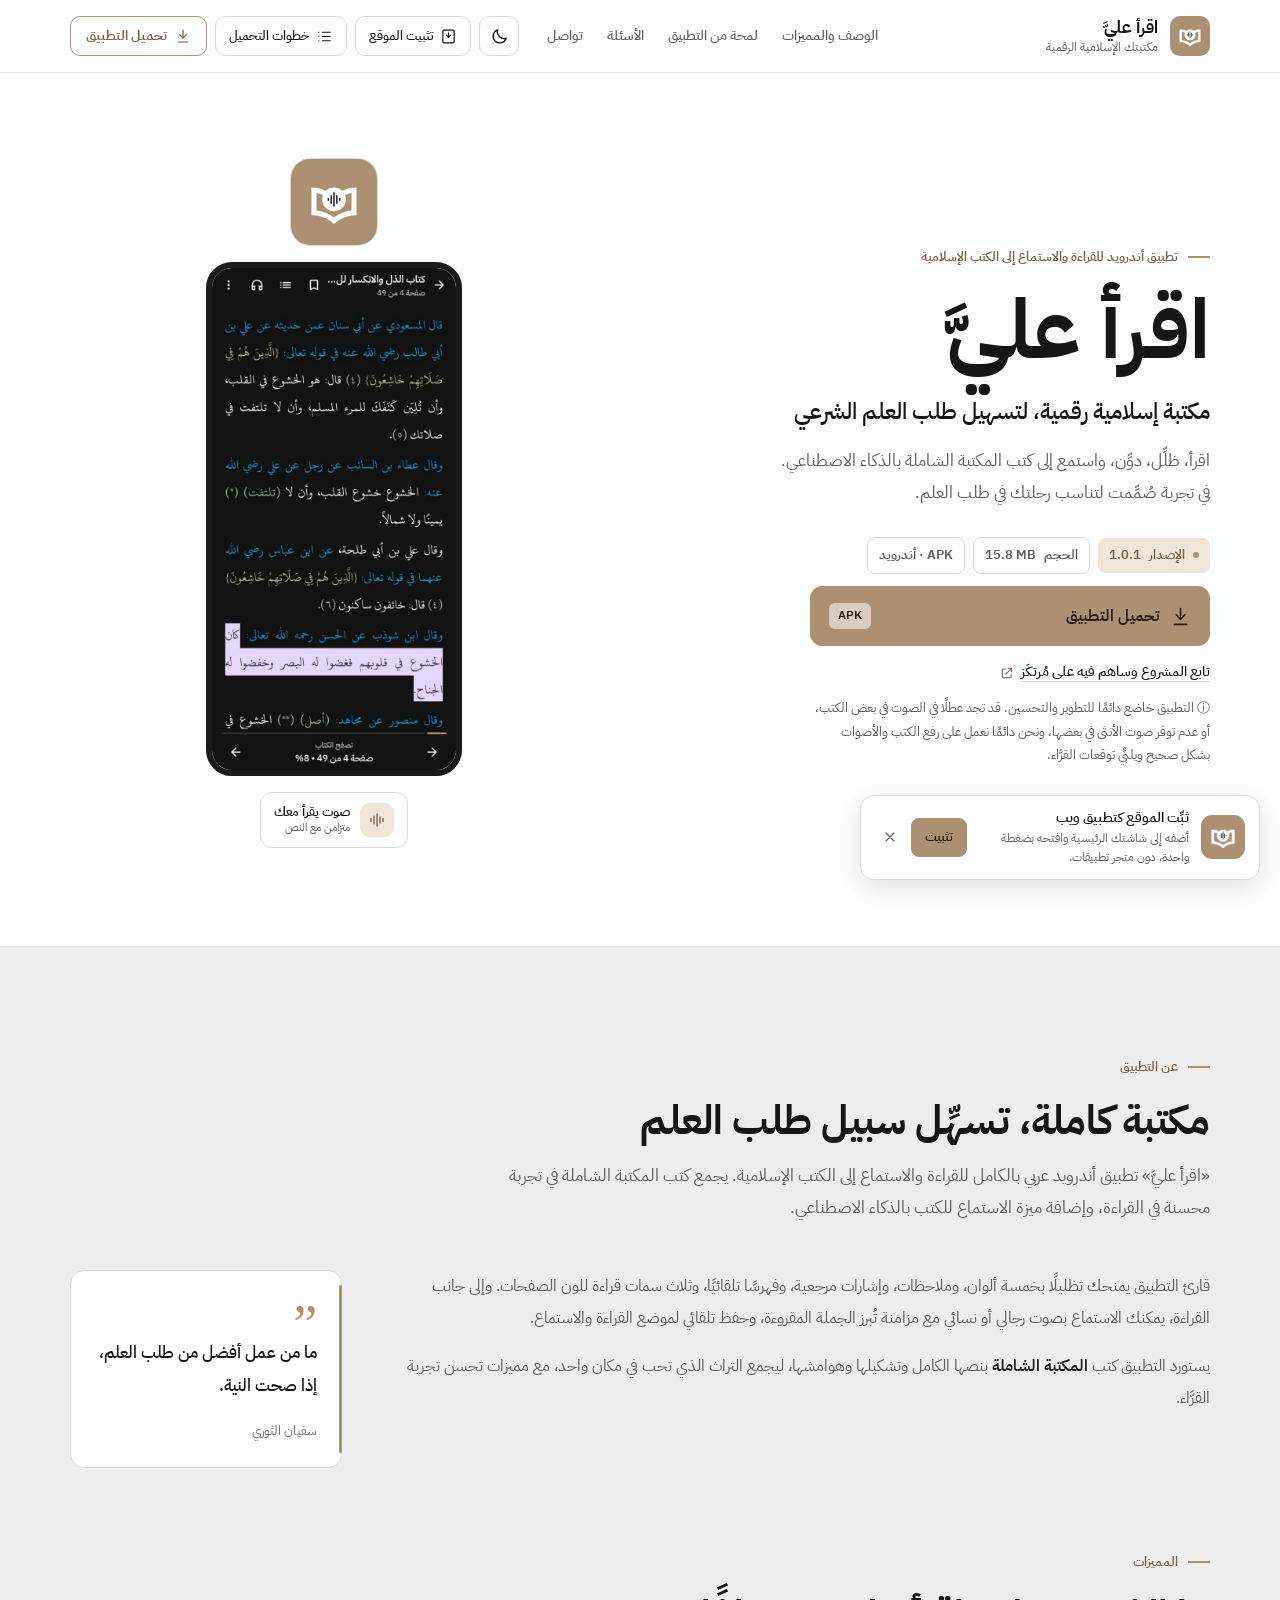
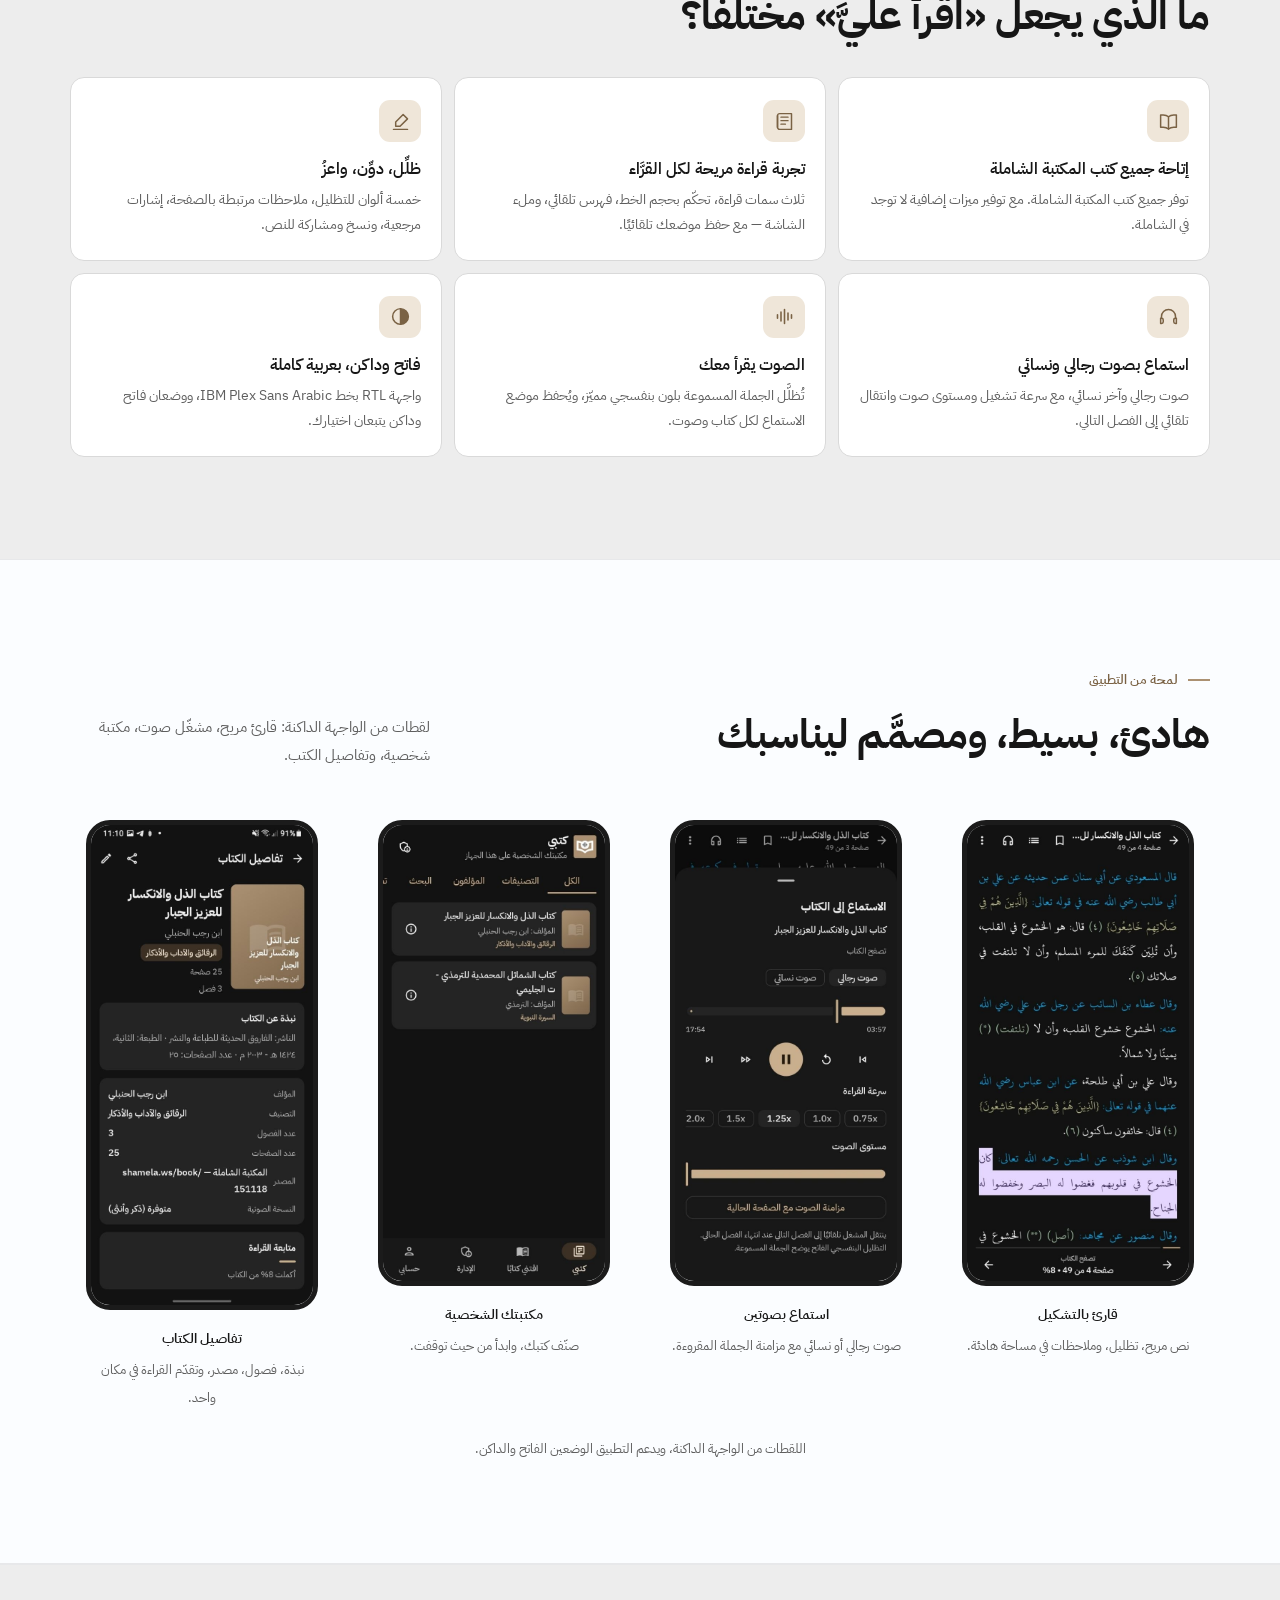
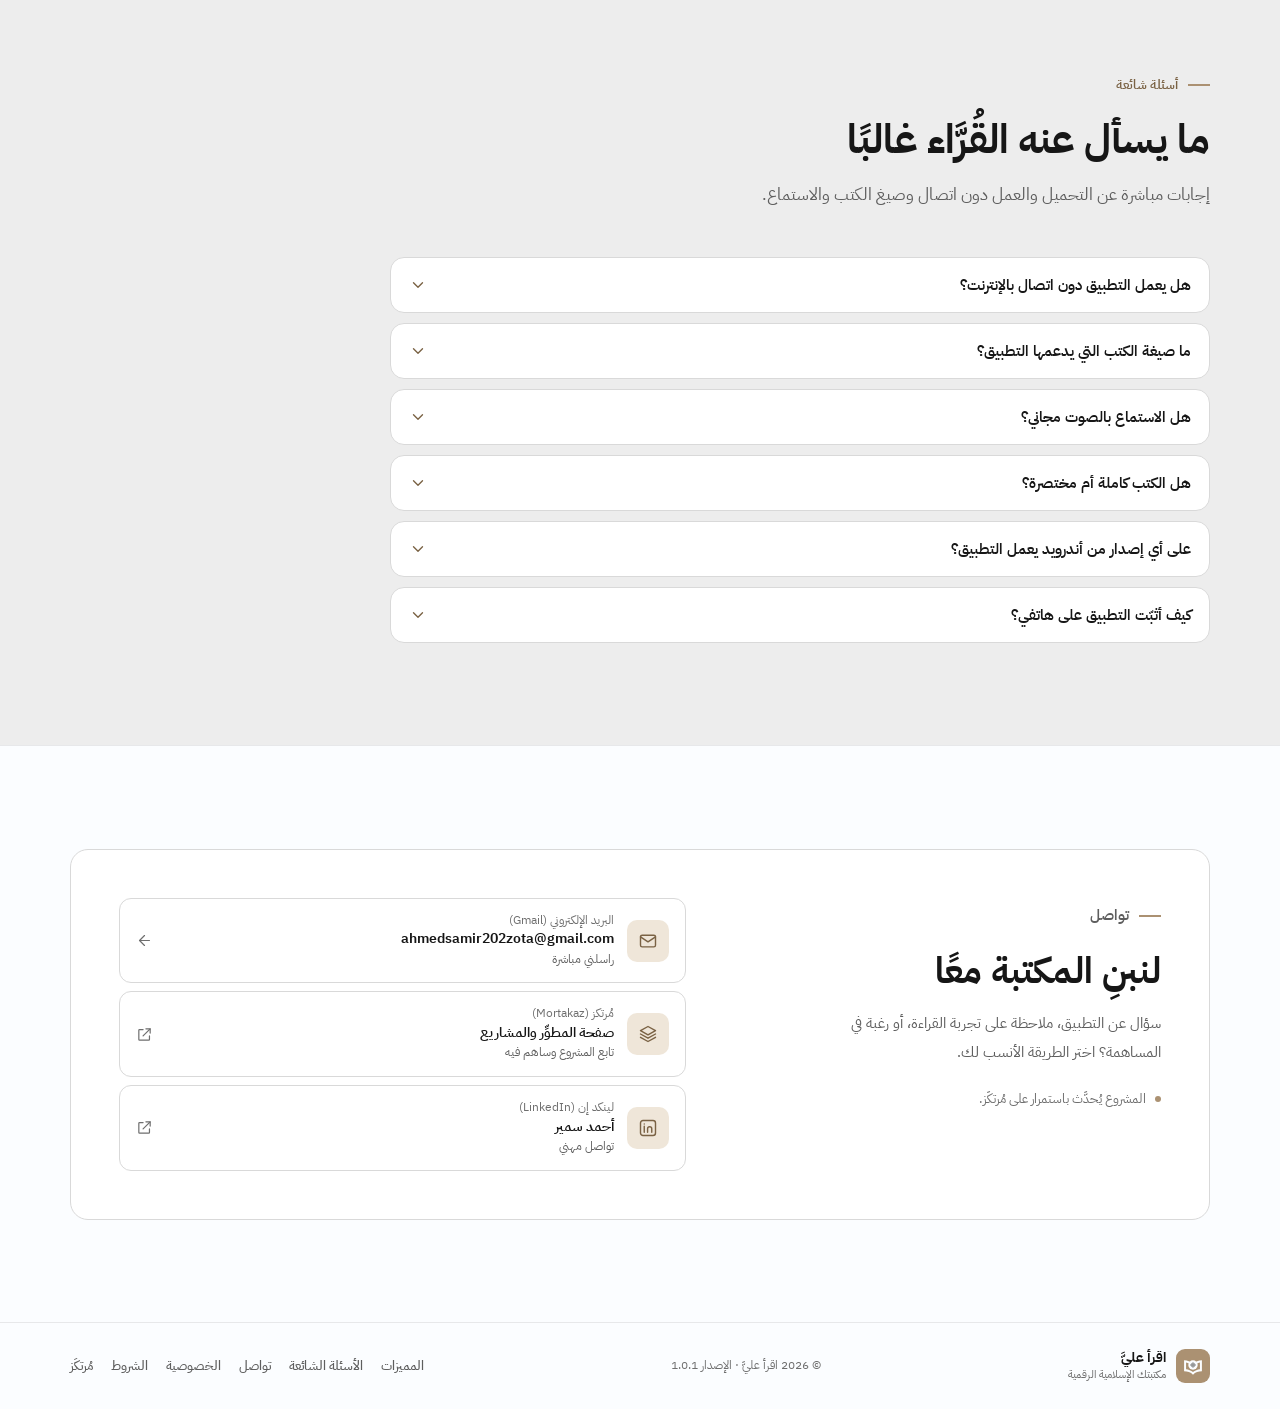
==== commit d058d78f: "إضافة شارة تثبيت الموقع كتطبيق ويب ونافذة خطوات التحميل - شارة تثبيت تظهر عند الدخول مع إرشادات المت" ====
--- a/index.html
+++ b/index.html
@@ -14,7 +14,7 @@
   <meta name="color-scheme" content="light dark">
 
   <link rel="icon" href="assets/img/logo.svg" type="image/svg+xml">
-  <link rel="apple-touch-icon" href="assets/img/logo.png">
+  <link rel="apple-touch-icon" sizes="192x192" href="assets/img/icon-192.png">
   <link rel="manifest" href="site.webmanifest">
 
   <!-- Open Graph — استبدل https://iqra-aly.asm-mdd.workers.dev بدومين الموقع النهائي -->
@@ -160,7 +160,7 @@
         "name": "كيف أثبّت التطبيق على هاتفي؟",
         "acceptedAnswer": {
           "@type": "Answer",
-          "text": "نزّل ملف APK من أعلى الصفحة، ثم افتحه واسمح بتثبيت التطبيقات من هذا المصدر إن طلب منك النظام ذلك."
+          "text": "نزّل ملف APK من أعلى الصفحة، ثم افتحه واضغط «تثبيت». وإذا أظهر Play Protect تحذيرًا، اضغط «مزيد من التفاصيل» ثم «تثبيت على أي حال». واسمح بتثبيت التطبيقات من هذا المصدر إن طلب منك النظام ذلك. تجد الخطوات مفصّلة في زر «خطوات التحميل» أعلى الصفحة."
         }
       }
     ]
@@ -196,6 +196,22 @@
             <circle cx="12" cy="12" r="4"/>
             <path d="M12 2v2M12 20v2M4.93 4.93l1.42 1.42M17.65 17.65l1.42 1.42M2 12h2M20 12h2M4.93 19.07l1.42-1.42M17.65 6.35l1.42-1.42"/>
           </svg>
+        </button>
+
+        <button class="install-btn" type="button" data-install-app aria-label="تثبيت الموقع كتطبيق ويب" title="تثبيت الموقع كتطبيق">
+          <svg viewBox="0 0 24 24" fill="none" stroke="currentColor" stroke-width="1.7" stroke-linecap="round" stroke-linejoin="round" aria-hidden="true">
+            <rect x="4" y="3" width="16" height="18" rx="2"/>
+            <path d="M12 7v6"/><path d="m9 10 3 3 3-3"/>
+          </svg>
+          <span>تثبيت الموقع</span>
+        </button>
+
+        <button class="btn-steps" type="button" data-steps-open aria-haspopup="dialog" aria-controls="stepsModal" aria-label="خطوات التحميل" title="خطوات تحميل التطبيق وتثبيته">
+          <svg viewBox="0 0 24 24" fill="none" stroke="currentColor" stroke-width="1.7" stroke-linecap="round" stroke-linejoin="round" aria-hidden="true">
+            <path d="M9 6h11M9 12h11M9 18h11"/>
+            <path d="M4 6h.01M4 12h.01M4 18h.01"/>
+          </svg>
+          <span>خطوات التحميل</span>
         </button>
 
         <a class="header-cta" href="#download">
@@ -535,8 +551,10 @@
             </summary>
             <div class="faq-answer">
               <p>
-                نزّل ملف APK من أعلى الصفحة، ثم افتحه واسمح بتثبيت التطبيقات من هذا
-                المصدر إن طلب منك النظام ذلك.
+                نزّل ملف APK من أعلى الصفحة، ثم افتحه واضغط «تثبيت». وإذا أظهر
+                Play Protect تحذيرًا، اضغط «مزيد من التفاصيل» ثم «تثبيت على أي حال».
+                واسمح بتثبيت التطبيقات من هذا المصدر إن طلب منك النظام ذلك.
+                تجد الخطوات مفصّلة في زر «خطوات التحميل» أعلى الصفحة.
               </p>
             </div>
           </details>
@@ -654,6 +672,102 @@
     <span id="toastText"></span>
   </div>
 
+  <!-- شارة تثبيت الموقع كتطبيق ويب -->
+  <aside class="install-badge" id="installBadge" aria-labelledby="installBadgeTitle" hidden>
+    <span class="install-badge-icon" aria-hidden="true">
+      <img src="assets/img/icon-192.png" alt="" width="44" height="44">
+    </span>
+    <div class="install-badge-copy">
+      <strong id="installBadgeTitle">ثبِّت الموقع كتطبيق ويب</strong>
+      <span>أضفه إلى شاشتك الرئيسية وافتحه بضغطة واحدة، دون متجر تطبيقات.</span>
+    </div>
+    <div class="install-badge-actions">
+      <button class="btn-install-now" type="button" data-install-app>تثبيت</button>
+      <button class="install-badge-close" type="button" data-install-dismiss aria-label="إغلاق شارة التثبيت" title="إغلاق">
+        <svg viewBox="0 0 24 24" fill="none" stroke="currentColor" stroke-width="1.8" stroke-linecap="round" aria-hidden="true">
+          <path d="m6 6 12 12M18 6 6 18"/>
+        </svg>
+      </button>
+    </div>
+    <p class="install-badge-help" id="installBadgeHelp" hidden></p>
+  </aside>
+
+  <!-- نافذة خطوات تثبيت تطبيق أندرويد -->
+  <dialog class="steps-modal" id="stepsModal" aria-labelledby="stepsTitle" aria-describedby="stepsIntro">
+    <div class="steps-modal-inner">
+      <header class="steps-head">
+        <h2 id="stepsTitle">خطوات تثبيت التطبيق على أندرويد</h2>
+        <button class="steps-close" type="button" data-steps-close aria-label="إغلاق نافذة خطوات التحميل" title="إغلاق">
+          <svg viewBox="0 0 24 24" fill="none" stroke="currentColor" stroke-width="1.8" stroke-linecap="round" aria-hidden="true">
+            <path d="m6 6 12 12M18 6 6 18"/>
+          </svg>
+        </button>
+      </header>
+
+      <p class="steps-intro" id="stepsIntro">
+        نزِّل ملف التطبيق من الصفحة، ثم اتبع هذه الخطوات بالترتيب. قد تختلف أسماء الأزرار قليلًا حسب إصدار أندرويد والهاتف.
+      </p>
+
+      <ol class="steps-list">
+        <li class="step">
+          <span class="step-num" aria-hidden="true">1</span>
+          <div class="step-body">
+            <h3>افتح ملف التثبيت</h3>
+            <p>
+              من تطبيق «الملفات» على هاتفك، افتح مجلد <bdi>Installation files</bdi> (أو «التنزيلات»)،
+              ثم اضغط على ملف <bdi dir="ltr">iqraaly-<span data-version>1.0.1</span>.apk</bdi>.
+            </p>
+          </div>
+        </li>
+
+        <li class="step">
+          <span class="step-num" aria-hidden="true">2</span>
+          <div class="step-body">
+            <h3>اضغط «تثبيت»</h3>
+            <p>ستظهر رسالة: «هل تريد تثبيت هذا التطبيق؟» اضغط <span class="ui-label">تثبيت</span> للمتابعة.</p>
+          </div>
+        </li>
+
+        <li class="step">
+          <span class="step-num" aria-hidden="true">3</span>
+          <div class="step-body">
+            <h3>تجاوز تحذير Play Protect</h3>
+            <p>
+              قد يُظهر Google Play Protect تنبيهًا: «تم حظر تطبيق ضار». اضغط
+              <span class="ui-label">مزيد من التفاصيل</span> لعرض الخيارات.
+            </p>
+          </div>
+        </li>
+
+        <li class="step">
+          <span class="step-num" aria-hidden="true">4</span>
+          <div class="step-body">
+            <h3>اختر «تثبيت على أي حال»</h3>
+            <p>من شاشة التحذير اضغط <span class="ui-label">تثبيت على أي حال</span> لإكمال تثبيت التطبيق.</p>
+          </div>
+        </li>
+
+        <li class="step">
+          <span class="step-num" aria-hidden="true">5</span>
+          <div class="step-body">
+            <h3>افتح التطبيق</h3>
+            <p>بعد ظهور رسالة «تم تثبيت التطبيق» اضغط <span class="ui-label">فتح</span>، ثم سجِّل الدخول بحساب Google.</p>
+          </div>
+        </li>
+      </ol>
+
+      <p class="steps-note">
+        ⓘ تحذير Play Protect طبيعي لأن التطبيق يُثبَّت خارج متجر Google Play. وإن طلب منك النظام السماح
+        بتثبيت التطبيقات من هذا المصدر، فعِّل الخيار من الإعدادات ثم أعد فتح ملف APK.
+      </p>
+
+      <div class="steps-foot">
+        <button class="btn-steps-download" type="button" data-steps-download>تحميل ملف APK</button>
+        <button class="btn-steps-later" type="button" data-steps-close>إغلاق</button>
+      </div>
+    </div>
+  </dialog>
+
   <script src="assets/js/config.js" defer></script>
   <script src="assets/js/main.js" defer></script>
 </body>
--- a/assets/css/styles.css
+++ b/assets/css/styles.css
@@ -329,6 +329,39 @@
 html[data-theme="dark"] .theme-toggle .icon-moon { display: none; }
 html[data-theme="dark"] .theme-toggle .icon-sun { display: block; }
 
+.install-btn,
+.btn-steps {
+  display: inline-flex;
+  align-items: center;
+  justify-content: center;
+  gap: 7px;
+  height: 40px;
+  padding: 0 13px;
+  border: 1px solid var(--line);
+  border-radius: 10px;
+  background: transparent;
+  color: var(--text);
+  font-size: 13px;
+  font-weight: 500;
+  white-space: nowrap;
+  cursor: pointer;
+  transition: border-color .2s ease, background .2s ease, color .2s ease;
+}
+
+.install-btn svg,
+.btn-steps svg {
+  width: 17px;
+  height: 17px;
+  flex: 0 0 auto;
+}
+
+.install-btn:hover,
+.btn-steps:hover {
+  border-color: var(--accent);
+  background: var(--accent-soft);
+  color: var(--accent-deep);
+}
+
 .header-cta {
   display: inline-flex;
   align-items: center;
@@ -1283,6 +1316,297 @@
   transform: translate(-50%, 0);
 }
 
+/* ---------- شارة تثبيت الموقع ---------- */
+.install-badge {
+  position: fixed;
+  z-index: 95;
+  bottom: 20px;
+  inset-inline-start: 20px;
+  display: grid;
+  grid-template-columns: auto minmax(0, 1fr) auto;
+  align-items: center;
+  gap: 12px;
+  width: min(400px, calc(100vw - 32px));
+  padding: 12px 14px;
+  border: 1px solid var(--line);
+  border-radius: 14px;
+  background: var(--surface);
+  box-shadow: 0 8px 22px rgba(0, 0, 0, .10);
+  opacity: 0;
+  transform: translateY(14px);
+  transition: opacity .25s ease, transform .3s var(--ease);
+}
+
+.install-badge[hidden] { display: none; }
+
+.install-badge.is-visible {
+  opacity: 1;
+  transform: none;
+}
+
+.install-badge-icon {
+  display: block;
+  width: 44px;
+  height: 44px;
+  border-radius: 11px;
+  overflow: hidden;
+  flex: 0 0 auto;
+  background: var(--accent-soft);
+}
+
+.install-badge-icon img {
+  width: 100%;
+  height: 100%;
+}
+
+.install-badge-copy {
+  display: flex;
+  flex-direction: column;
+  gap: 2px;
+  min-width: 0;
+}
+
+.install-badge-copy strong {
+  font-size: 13.5px;
+  font-weight: 600;
+  line-height: 1.5;
+}
+
+.install-badge-copy span {
+  font-size: 11.5px;
+  line-height: 1.6;
+  color: var(--muted);
+}
+
+.install-badge-actions {
+  display: flex;
+  align-items: center;
+  gap: 6px;
+}
+
+.btn-install-now {
+  padding: 7px 13px;
+  border: 1px solid var(--accent);
+  border-radius: 8px;
+  background: var(--accent);
+  color: var(--on-accent);
+  font-size: 12.5px;
+  font-weight: 600;
+  cursor: pointer;
+  transition: filter .2s ease;
+}
+
+.btn-install-now:hover { filter: brightness(.96); }
+
+.install-badge-close,
+.steps-close {
+  display: grid;
+  place-items: center;
+  width: 30px;
+  height: 30px;
+  padding: 0;
+  border: 1px solid transparent;
+  border-radius: 8px;
+  background: transparent;
+  color: var(--muted);
+  cursor: pointer;
+  transition: background .2s ease, color .2s ease, border-color .2s ease;
+}
+
+.install-badge-close svg,
+.steps-close svg {
+  width: 16px;
+  height: 16px;
+}
+
+.install-badge-close:hover,
+.steps-close:hover {
+  border-color: var(--line);
+  background: var(--surface-2);
+  color: var(--text);
+}
+
+.install-badge-help {
+  grid-column: 1 / -1;
+  margin: 0;
+  padding-top: 9px;
+  border-top: 1px solid var(--line-soft);
+  font-size: 11.5px;
+  line-height: 1.75;
+  color: var(--muted);
+}
+
+.install-badge-help[hidden] { display: none; }
+
+/* ---------- نافذة خطوات التثبيت ---------- */
+.steps-modal {
+  width: min(640px, calc(100vw - 32px));
+  max-width: none;
+  max-height: calc(100vh - 32px);
+  margin: auto;
+  padding: 0;
+  border: 0;
+  border-radius: 18px;
+  background: transparent;
+  color: var(--text);
+}
+
+.steps-modal::backdrop {
+  background: rgba(8, 8, 8, .58);
+}
+
+.steps-modal-inner {
+  max-height: calc(100vh - 32px);
+  padding: clamp(18px, 3.5vw, 28px);
+  overflow-y: auto;
+  overscroll-behavior: contain;
+  border: 1px solid var(--line);
+  border-radius: 18px;
+  background: var(--surface);
+  animation: stepsIn .25s var(--ease);
+}
+
+@keyframes stepsIn {
+  from { opacity: 0; transform: translateY(12px); }
+  to { opacity: 1; transform: none; }
+}
+
+.steps-head {
+  display: flex;
+  align-items: flex-start;
+  justify-content: space-between;
+  gap: 14px;
+}
+
+.steps-head h2 {
+  margin: 0;
+  font-size: clamp(19px, 2.4vw, 23px);
+  line-height: 1.45;
+  font-weight: 700;
+}
+
+.steps-close {
+  flex: 0 0 auto;
+  margin-top: 2px;
+}
+
+.steps-intro {
+  margin: 10px 0 18px;
+  font-size: 13px;
+  line-height: 1.8;
+  color: var(--muted);
+}
+
+.steps-list {
+  display: grid;
+  gap: 10px;
+  margin: 0;
+  padding: 0;
+  list-style: none;
+}
+
+.step {
+  display: grid;
+  grid-template-columns: auto minmax(0, 1fr);
+  gap: 12px;
+  padding: 12px 14px;
+  border: 1px solid var(--line-soft);
+  border-radius: 12px;
+  background: var(--surface-2);
+}
+
+.step-num {
+  display: grid;
+  place-items: center;
+  width: 26px;
+  height: 26px;
+  margin-top: 2px;
+  border-radius: 50%;
+  background: var(--accent-soft);
+  color: var(--accent-deep);
+  font-size: 12.5px;
+  font-weight: 700;
+}
+
+.step-body h3 {
+  margin: 0 0 3px;
+  font-size: 14.5px;
+  font-weight: 600;
+  line-height: 1.6;
+}
+
+.step-body p {
+  margin: 0;
+  font-size: 13px;
+  line-height: 1.8;
+  color: var(--muted);
+}
+
+.ui-label {
+  display: inline-block;
+  padding: 0 7px;
+  border: 1px solid var(--line);
+  border-radius: 6px;
+  background: var(--surface);
+  color: var(--text);
+  font-size: 12px;
+  font-weight: 600;
+  line-height: 1.9;
+  white-space: nowrap;
+}
+
+.steps-note {
+  margin: 14px 0 0;
+  padding: 10px 12px;
+  border-inline-start: 3px solid var(--accent);
+  border-radius: 8px;
+  background: var(--surface-2);
+  font-size: 12px;
+  line-height: 1.8;
+  color: var(--muted);
+}
+
+.steps-foot {
+  display: flex;
+  flex-wrap: wrap;
+  justify-content: flex-end;
+  gap: 9px;
+  margin-top: 18px;
+}
+
+.btn-steps-download,
+.btn-steps-later {
+  padding: 10px 16px;
+  border-radius: 10px;
+  font-size: 13.5px;
+  font-weight: 600;
+  cursor: pointer;
+  transition: filter .2s ease, border-color .2s ease, background .2s ease;
+}
+
+.btn-steps-download {
+  border: 1px solid var(--accent);
+  background: var(--accent);
+  color: var(--on-accent);
+}
+
+.btn-steps-download:hover { filter: brightness(.96); }
+
+.btn-steps-later {
+  border: 1px solid var(--line);
+  background: transparent;
+  color: var(--text);
+  font-weight: 500;
+}
+
+.btn-steps-later:hover {
+  border-color: var(--accent);
+  background: var(--accent-soft);
+  color: var(--accent-deep);
+}
+
+body.is-modal-open { overflow: hidden; }
+
 /* ---------- الظهور عند التمرير ---------- */
 .js [data-reveal] {
   opacity: 0;
@@ -1326,6 +1650,19 @@
   .features-grid {
     grid-template-columns: repeat(2, minmax(0, 1fr));
   }
+
+  .site-nav {
+    gap: 18px;
+  }
+
+  .install-btn {
+    width: 40px;
+    padding: 0;
+  }
+
+  .install-btn span {
+    display: none;
+  }
 }
 
 @media (max-width: 940px) {
@@ -1402,6 +1739,14 @@
   .brand-logo {
     width: 36px;
     height: 36px;
+  }
+
+  .header-inner {
+    gap: 14px;
+  }
+
+  .install-btn {
+    display: none;
   }
 
   .header-cta {
@@ -1490,7 +1835,42 @@
   }
 }
 
+@media (max-width: 520px) {
+  .install-badge {
+    inset-inline: 12px;
+    bottom: 12px;
+    width: auto;
+    grid-template-columns: auto minmax(0, 1fr);
+    gap: 10px;
+    padding: 11px 12px;
+  }
+
+  .install-badge-actions {
+    grid-column: 1 / -1;
+    justify-content: flex-end;
+  }
+
+  .steps-modal {
+    width: calc(100vw - 20px);
+    max-height: calc(100vh - 20px);
+  }
+
+  .steps-modal-inner {
+    max-height: calc(100vh - 20px);
+    padding: 16px;
+    border-radius: 14px;
+  }
+}
+
 @media (max-width: 430px) {
+  .brand-tag {
+    display: none;
+  }
+
+  .btn-steps {
+    padding: 0 10px;
+  }
+
   .version-row {
     gap: 6px;
   }
@@ -1530,6 +1910,17 @@
 
   .toast {
     font-size: 12.5px;
+  }
+}
+
+@media (max-width: 370px) {
+  .btn-steps {
+    width: 40px;
+    padding: 0;
+  }
+
+  .btn-steps span {
+    display: none;
   }
 }
 
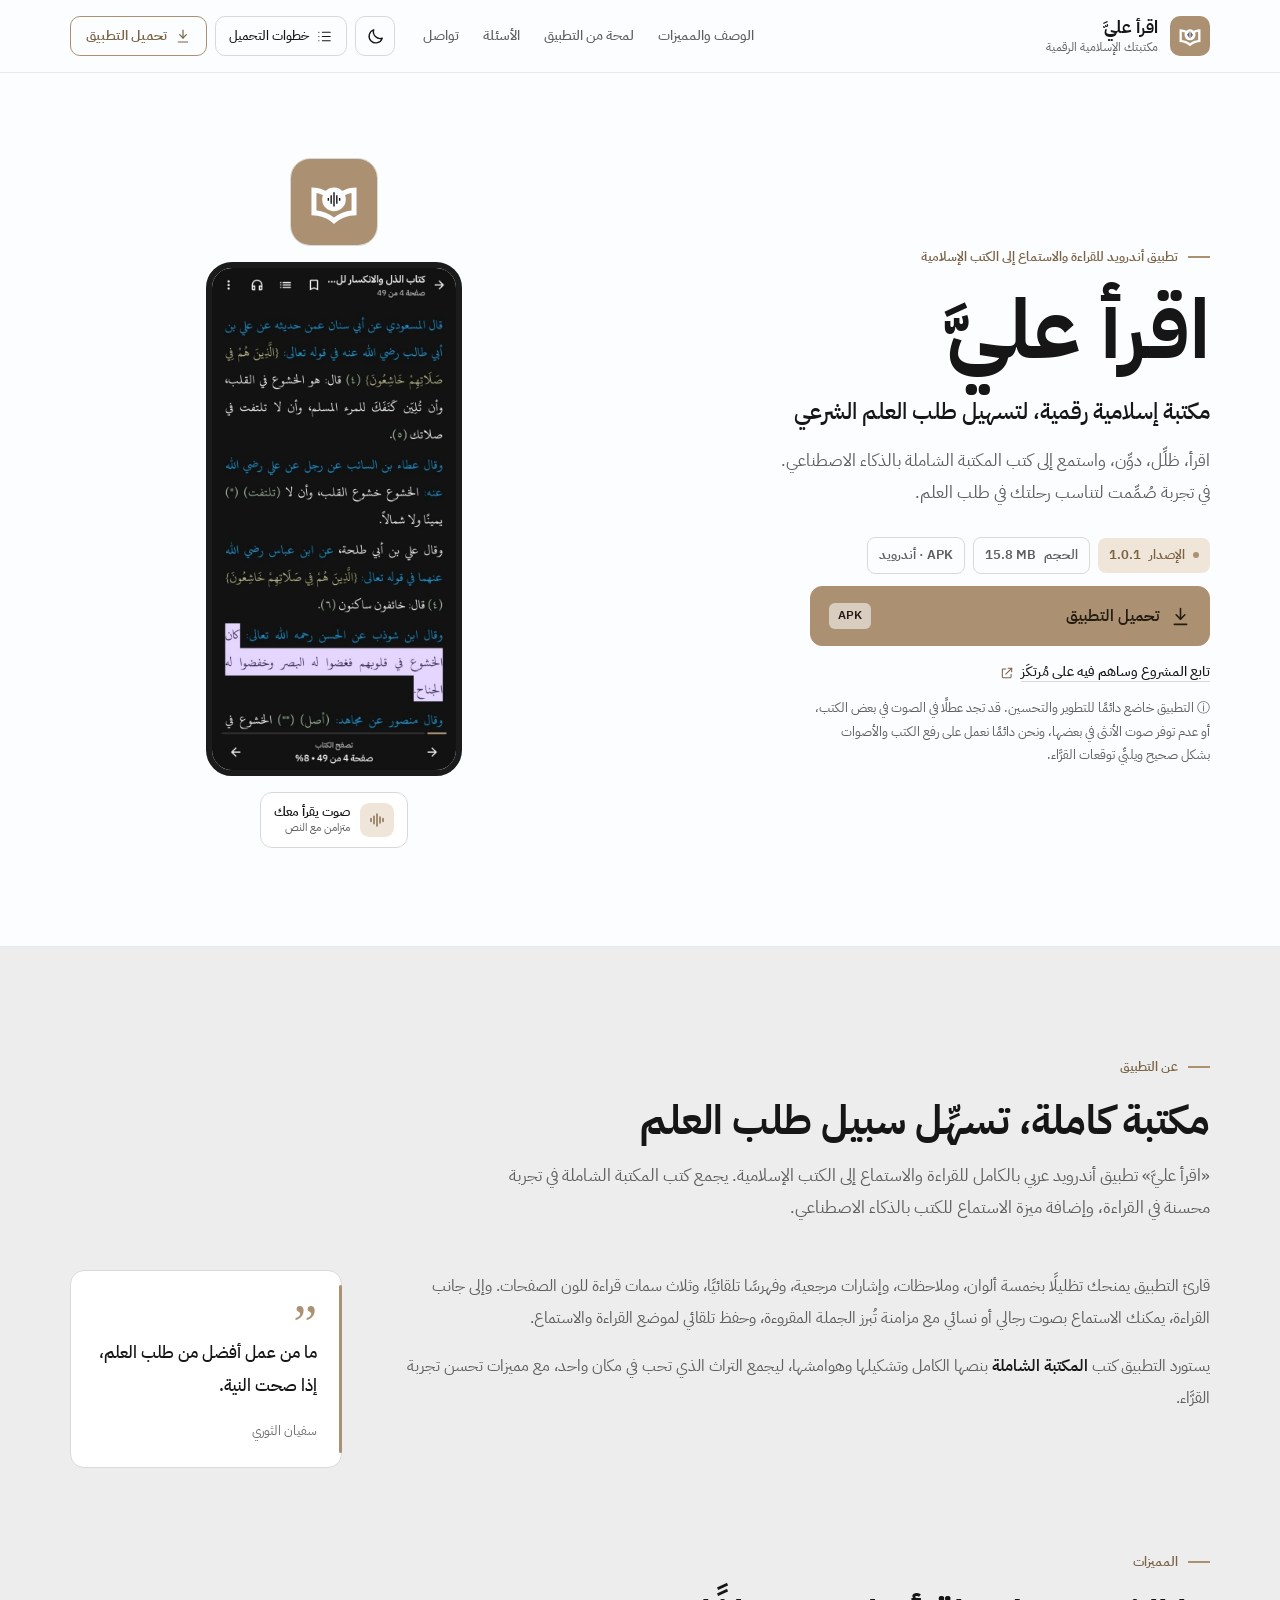
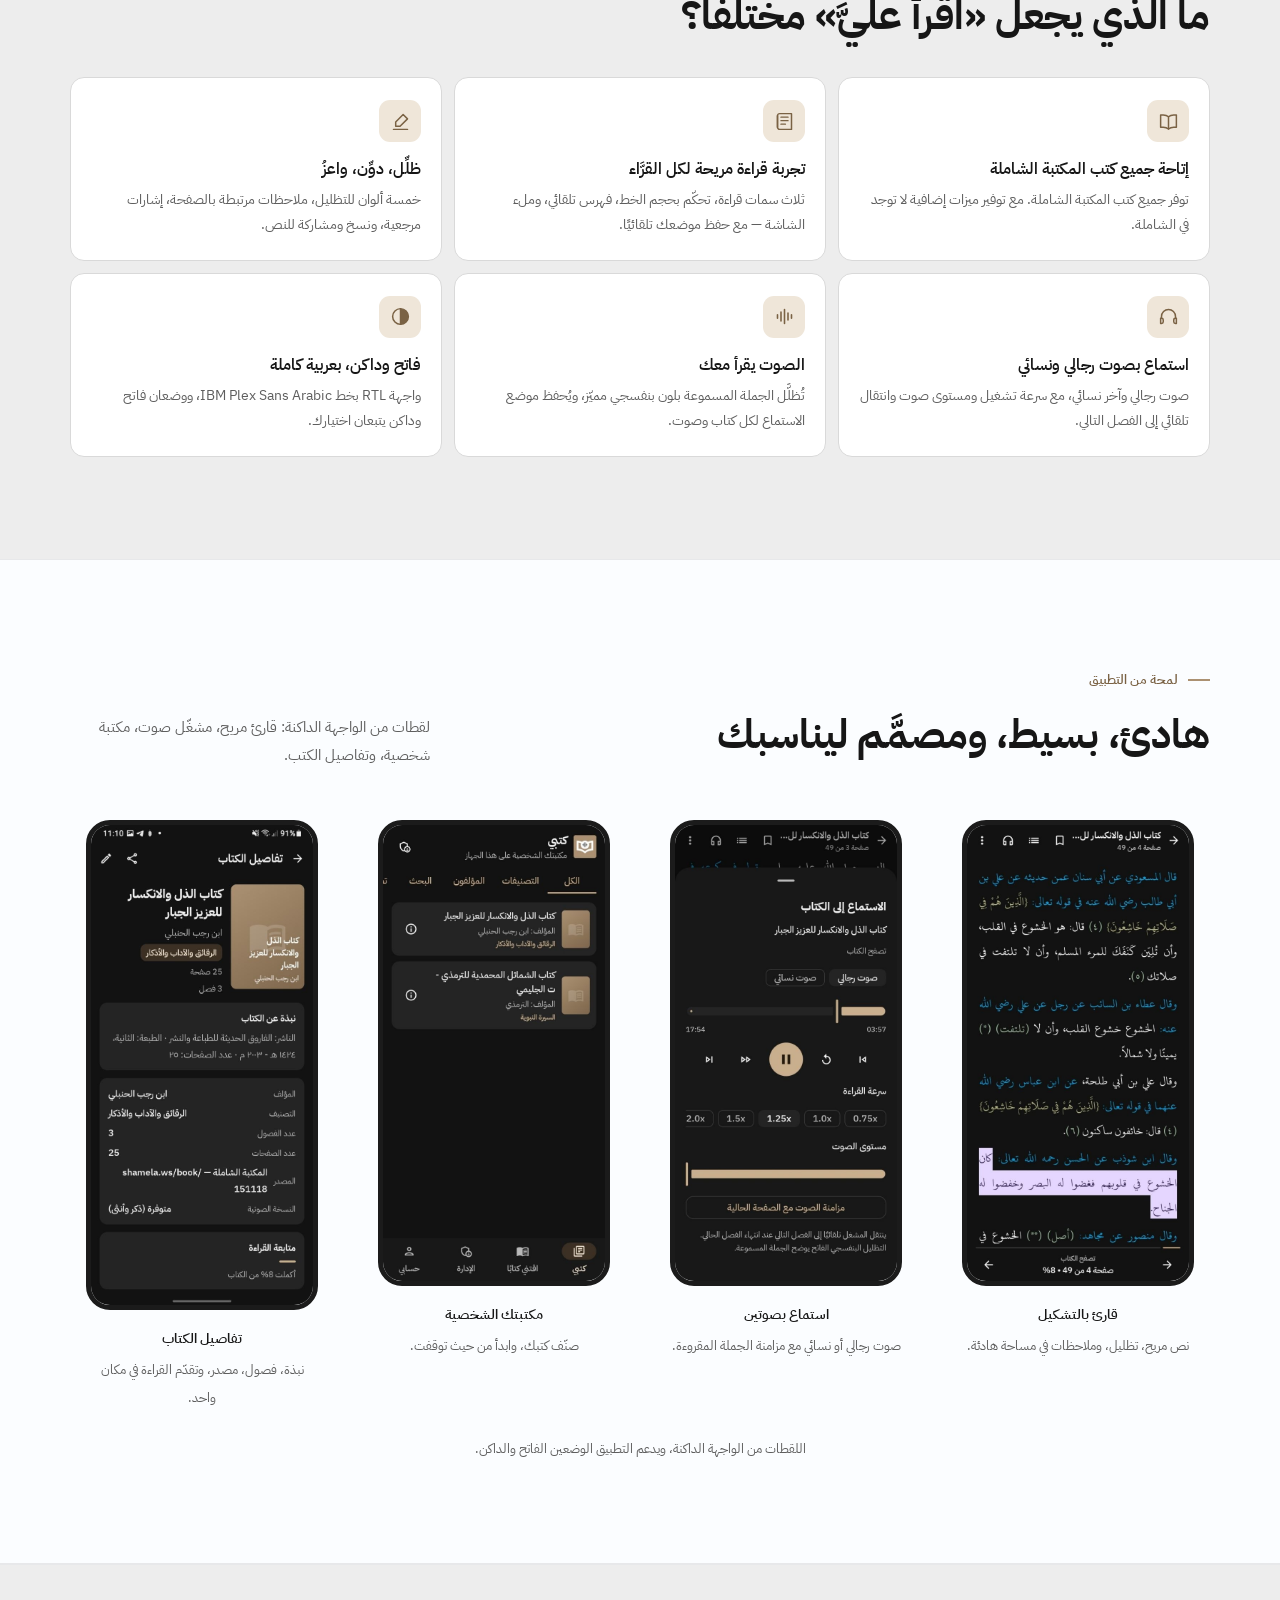
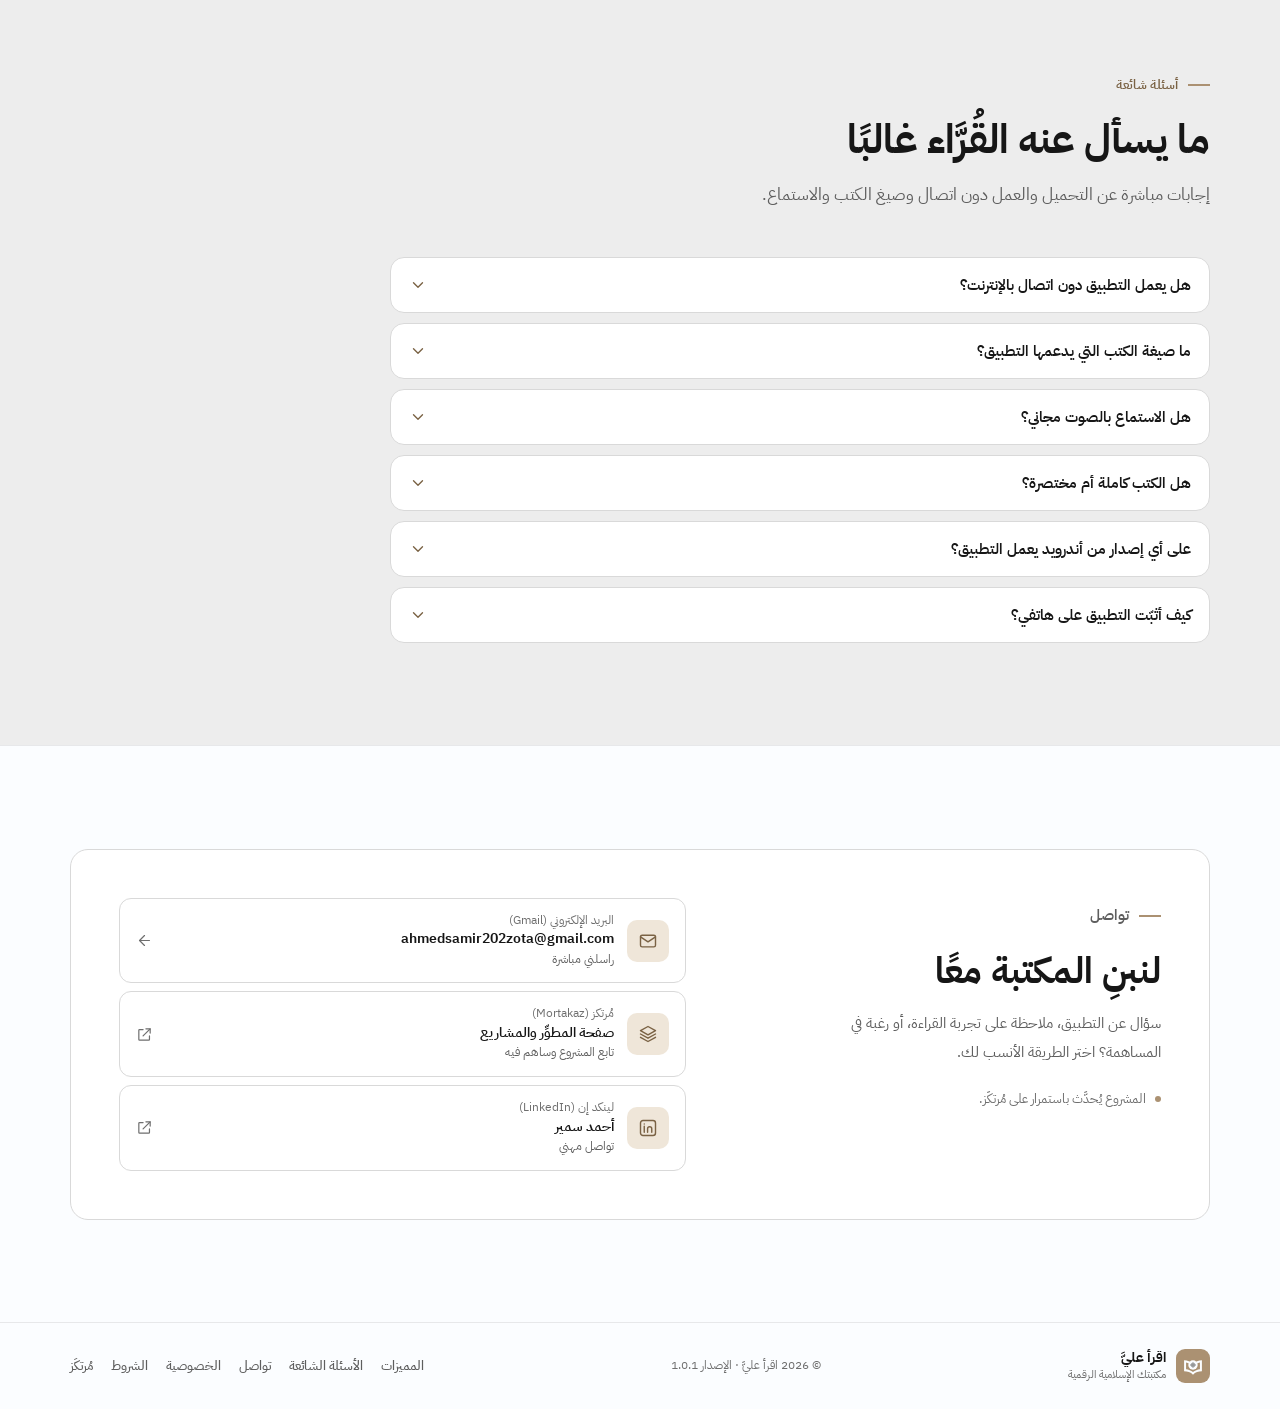
==== commit b7e5aba1: "حذف إمكانية تثبيت الموقع كتطبيق ويب" ====
--- a/index.html
+++ b/index.html
@@ -14,8 +14,7 @@
   <meta name="color-scheme" content="light dark">
 
   <link rel="icon" href="assets/img/logo.svg" type="image/svg+xml">
-  <link rel="apple-touch-icon" sizes="192x192" href="assets/img/icon-192.png">
-  <link rel="manifest" href="site.webmanifest">
+  <link rel="apple-touch-icon" href="assets/img/logo.png">
 
   <!-- Open Graph — استبدل https://iqra-aly.asm-mdd.workers.dev بدومين الموقع النهائي -->
   <meta property="og:type" content="website">
@@ -198,14 +197,6 @@
           </svg>
         </button>
 
-        <button class="install-btn" type="button" data-install-app aria-label="تثبيت الموقع كتطبيق ويب" title="تثبيت الموقع كتطبيق">
-          <svg viewBox="0 0 24 24" fill="none" stroke="currentColor" stroke-width="1.7" stroke-linecap="round" stroke-linejoin="round" aria-hidden="true">
-            <rect x="4" y="3" width="16" height="18" rx="2"/>
-            <path d="M12 7v6"/><path d="m9 10 3 3 3-3"/>
-          </svg>
-          <span>تثبيت الموقع</span>
-        </button>
-
         <button class="btn-steps" type="button" data-steps-open aria-haspopup="dialog" aria-controls="stepsModal" aria-label="خطوات التحميل" title="خطوات تحميل التطبيق وتثبيته">
           <svg viewBox="0 0 24 24" fill="none" stroke="currentColor" stroke-width="1.7" stroke-linecap="round" stroke-linejoin="round" aria-hidden="true">
             <path d="M9 6h11M9 12h11M9 18h11"/>
@@ -672,26 +663,6 @@
     <span id="toastText"></span>
   </div>
 
-  <!-- شارة تثبيت الموقع كتطبيق ويب -->
-  <aside class="install-badge" id="installBadge" aria-labelledby="installBadgeTitle" hidden>
-    <span class="install-badge-icon" aria-hidden="true">
-      <img src="assets/img/icon-192.png" alt="" width="44" height="44">
-    </span>
-    <div class="install-badge-copy">
-      <strong id="installBadgeTitle">ثبِّت الموقع كتطبيق ويب</strong>
-      <span>أضفه إلى شاشتك الرئيسية وافتحه بضغطة واحدة، دون متجر تطبيقات.</span>
-    </div>
-    <div class="install-badge-actions">
-      <button class="btn-install-now" type="button" data-install-app>تثبيت</button>
-      <button class="install-badge-close" type="button" data-install-dismiss aria-label="إغلاق شارة التثبيت" title="إغلاق">
-        <svg viewBox="0 0 24 24" fill="none" stroke="currentColor" stroke-width="1.8" stroke-linecap="round" aria-hidden="true">
-          <path d="m6 6 12 12M18 6 6 18"/>
-        </svg>
-      </button>
-    </div>
-    <p class="install-badge-help" id="installBadgeHelp" hidden></p>
-  </aside>
-
   <!-- نافذة خطوات تثبيت تطبيق أندرويد -->
   <dialog class="steps-modal" id="stepsModal" aria-labelledby="stepsTitle" aria-describedby="stepsIntro">
     <div class="steps-modal-inner">
--- a/assets/css/styles.css
+++ b/assets/css/styles.css
@@ -329,7 +329,6 @@
 html[data-theme="dark"] .theme-toggle .icon-moon { display: none; }
 html[data-theme="dark"] .theme-toggle .icon-sun { display: block; }
 
-.install-btn,
 .btn-steps {
   display: inline-flex;
   align-items: center;
@@ -348,14 +347,12 @@
   transition: border-color .2s ease, background .2s ease, color .2s ease;
 }
 
-.install-btn svg,
 .btn-steps svg {
   width: 17px;
   height: 17px;
   flex: 0 0 auto;
 }
 
-.install-btn:hover,
 .btn-steps:hover {
   border-color: var(--accent);
   background: var(--accent-soft);
@@ -1316,89 +1313,7 @@
   transform: translate(-50%, 0);
 }
 
-/* ---------- شارة تثبيت الموقع ---------- */
-.install-badge {
-  position: fixed;
-  z-index: 95;
-  bottom: 20px;
-  inset-inline-start: 20px;
-  display: grid;
-  grid-template-columns: auto minmax(0, 1fr) auto;
-  align-items: center;
-  gap: 12px;
-  width: min(400px, calc(100vw - 32px));
-  padding: 12px 14px;
-  border: 1px solid var(--line);
-  border-radius: 14px;
-  background: var(--surface);
-  box-shadow: 0 8px 22px rgba(0, 0, 0, .10);
-  opacity: 0;
-  transform: translateY(14px);
-  transition: opacity .25s ease, transform .3s var(--ease);
-}
-
-.install-badge[hidden] { display: none; }
-
-.install-badge.is-visible {
-  opacity: 1;
-  transform: none;
-}
-
-.install-badge-icon {
-  display: block;
-  width: 44px;
-  height: 44px;
-  border-radius: 11px;
-  overflow: hidden;
-  flex: 0 0 auto;
-  background: var(--accent-soft);
-}
-
-.install-badge-icon img {
-  width: 100%;
-  height: 100%;
-}
-
-.install-badge-copy {
-  display: flex;
-  flex-direction: column;
-  gap: 2px;
-  min-width: 0;
-}
-
-.install-badge-copy strong {
-  font-size: 13.5px;
-  font-weight: 600;
-  line-height: 1.5;
-}
-
-.install-badge-copy span {
-  font-size: 11.5px;
-  line-height: 1.6;
-  color: var(--muted);
-}
-
-.install-badge-actions {
-  display: flex;
-  align-items: center;
-  gap: 6px;
-}
-
-.btn-install-now {
-  padding: 7px 13px;
-  border: 1px solid var(--accent);
-  border-radius: 8px;
-  background: var(--accent);
-  color: var(--on-accent);
-  font-size: 12.5px;
-  font-weight: 600;
-  cursor: pointer;
-  transition: filter .2s ease;
-}
-
-.btn-install-now:hover { filter: brightness(.96); }
-
-.install-badge-close,
+/* ---------- زر إغلاق نافذة الخطوات ---------- */
 .steps-close {
   display: grid;
   place-items: center;
@@ -1413,30 +1328,16 @@
   transition: background .2s ease, color .2s ease, border-color .2s ease;
 }
 
-.install-badge-close svg,
 .steps-close svg {
   width: 16px;
   height: 16px;
 }
 
-.install-badge-close:hover,
 .steps-close:hover {
   border-color: var(--line);
   background: var(--surface-2);
   color: var(--text);
 }
-
-.install-badge-help {
-  grid-column: 1 / -1;
-  margin: 0;
-  padding-top: 9px;
-  border-top: 1px solid var(--line-soft);
-  font-size: 11.5px;
-  line-height: 1.75;
-  color: var(--muted);
-}
-
-.install-badge-help[hidden] { display: none; }
 
 /* ---------- نافذة خطوات التثبيت ---------- */
 .steps-modal {
@@ -1654,15 +1555,6 @@
   .site-nav {
     gap: 18px;
   }
-
-  .install-btn {
-    width: 40px;
-    padding: 0;
-  }
-
-  .install-btn span {
-    display: none;
-  }
 }
 
 @media (max-width: 940px) {
@@ -1743,10 +1635,6 @@
 
   .header-inner {
     gap: 14px;
-  }
-
-  .install-btn {
-    display: none;
   }
 
   .header-cta {
@@ -1836,20 +1724,6 @@
 }
 
 @media (max-width: 520px) {
-  .install-badge {
-    inset-inline: 12px;
-    bottom: 12px;
-    width: auto;
-    grid-template-columns: auto minmax(0, 1fr);
-    gap: 10px;
-    padding: 11px 12px;
-  }
-
-  .install-badge-actions {
-    grid-column: 1 / -1;
-    justify-content: flex-end;
-  }
-
   .steps-modal {
     width: calc(100vw - 20px);
     max-height: calc(100vh - 20px);
